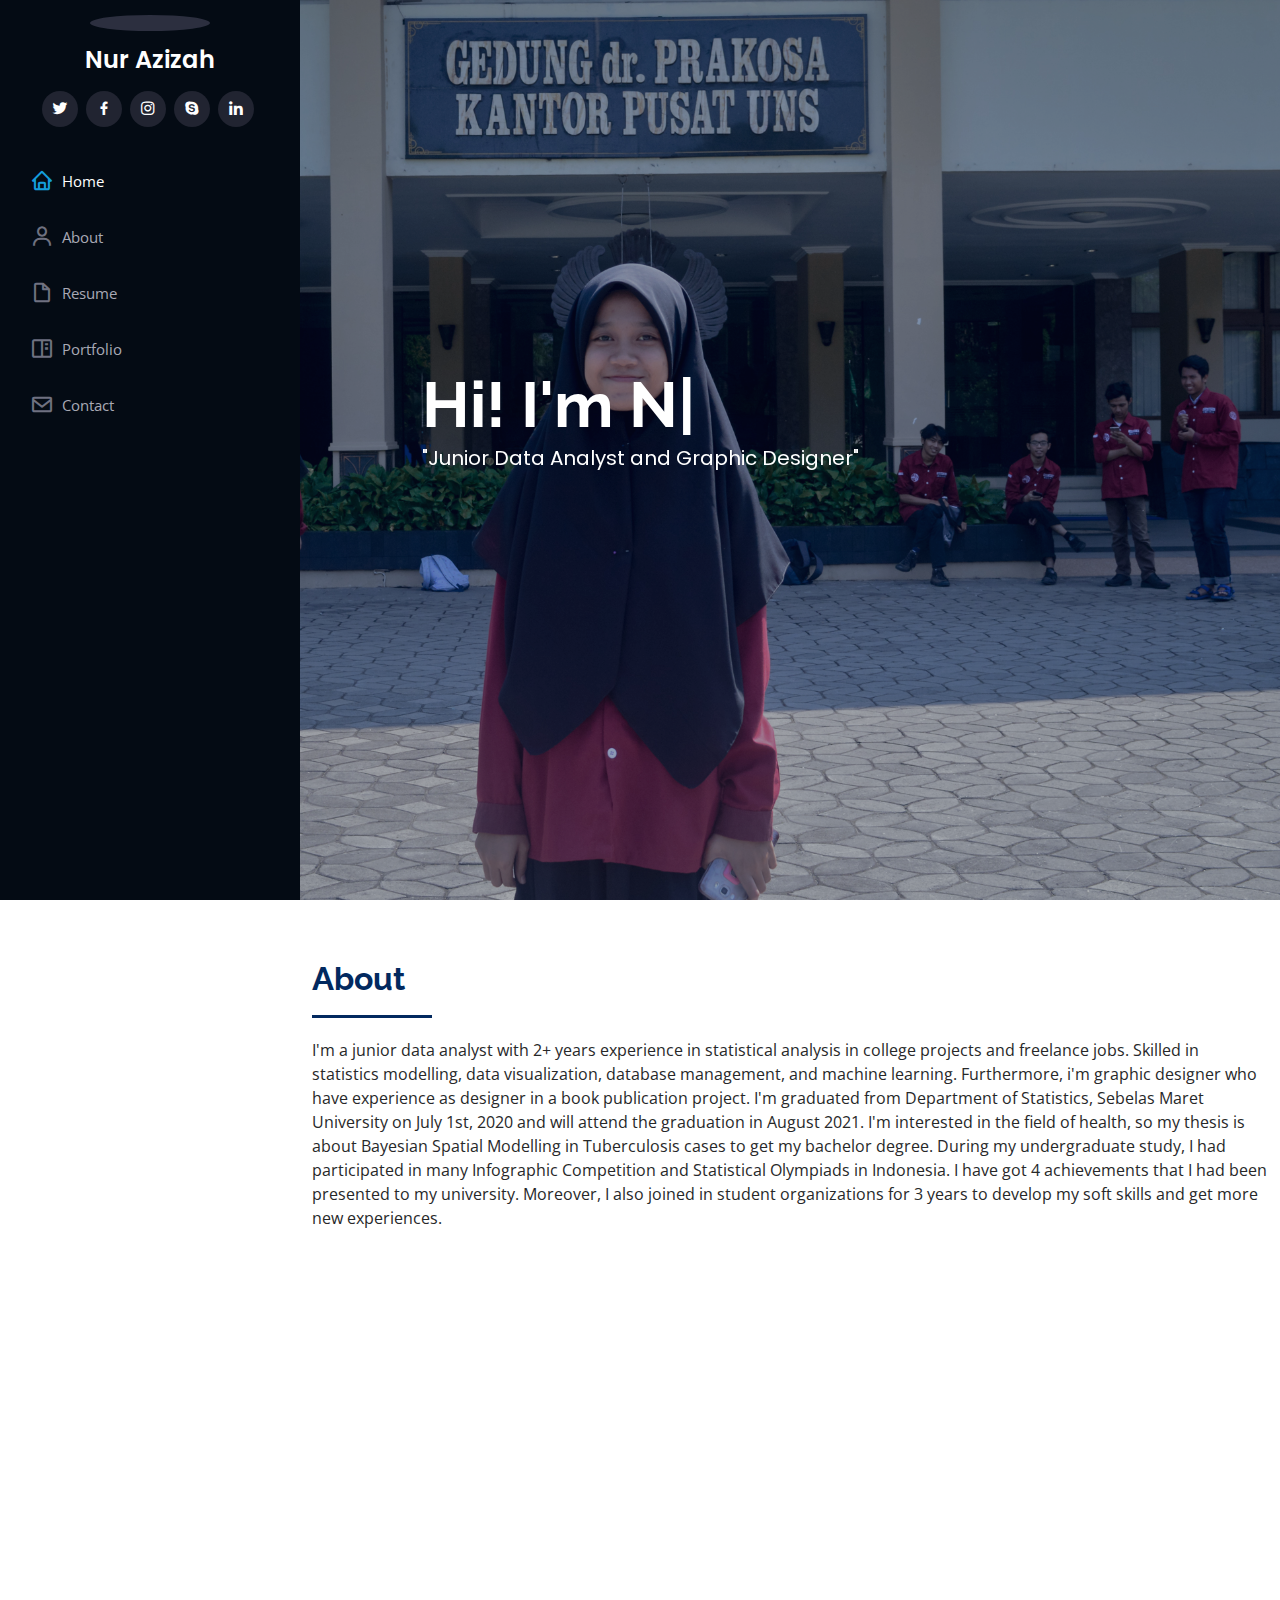
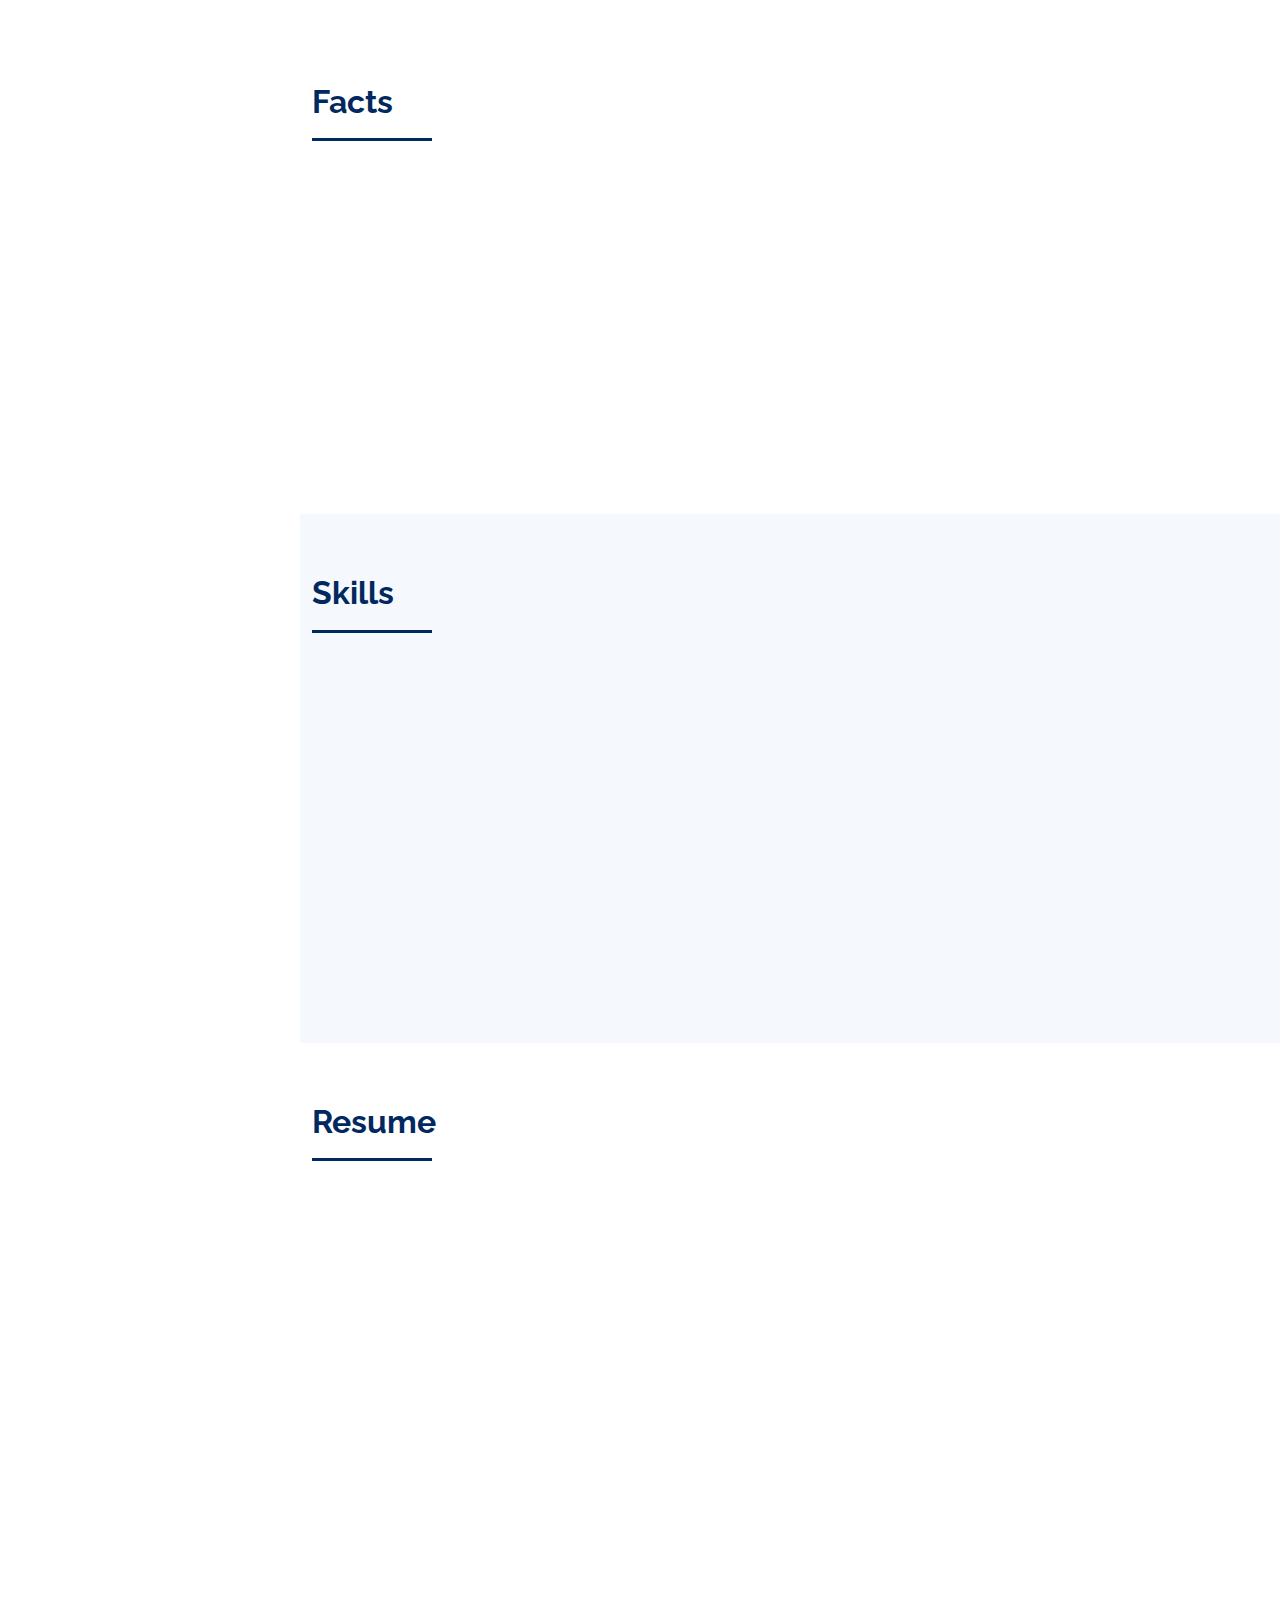
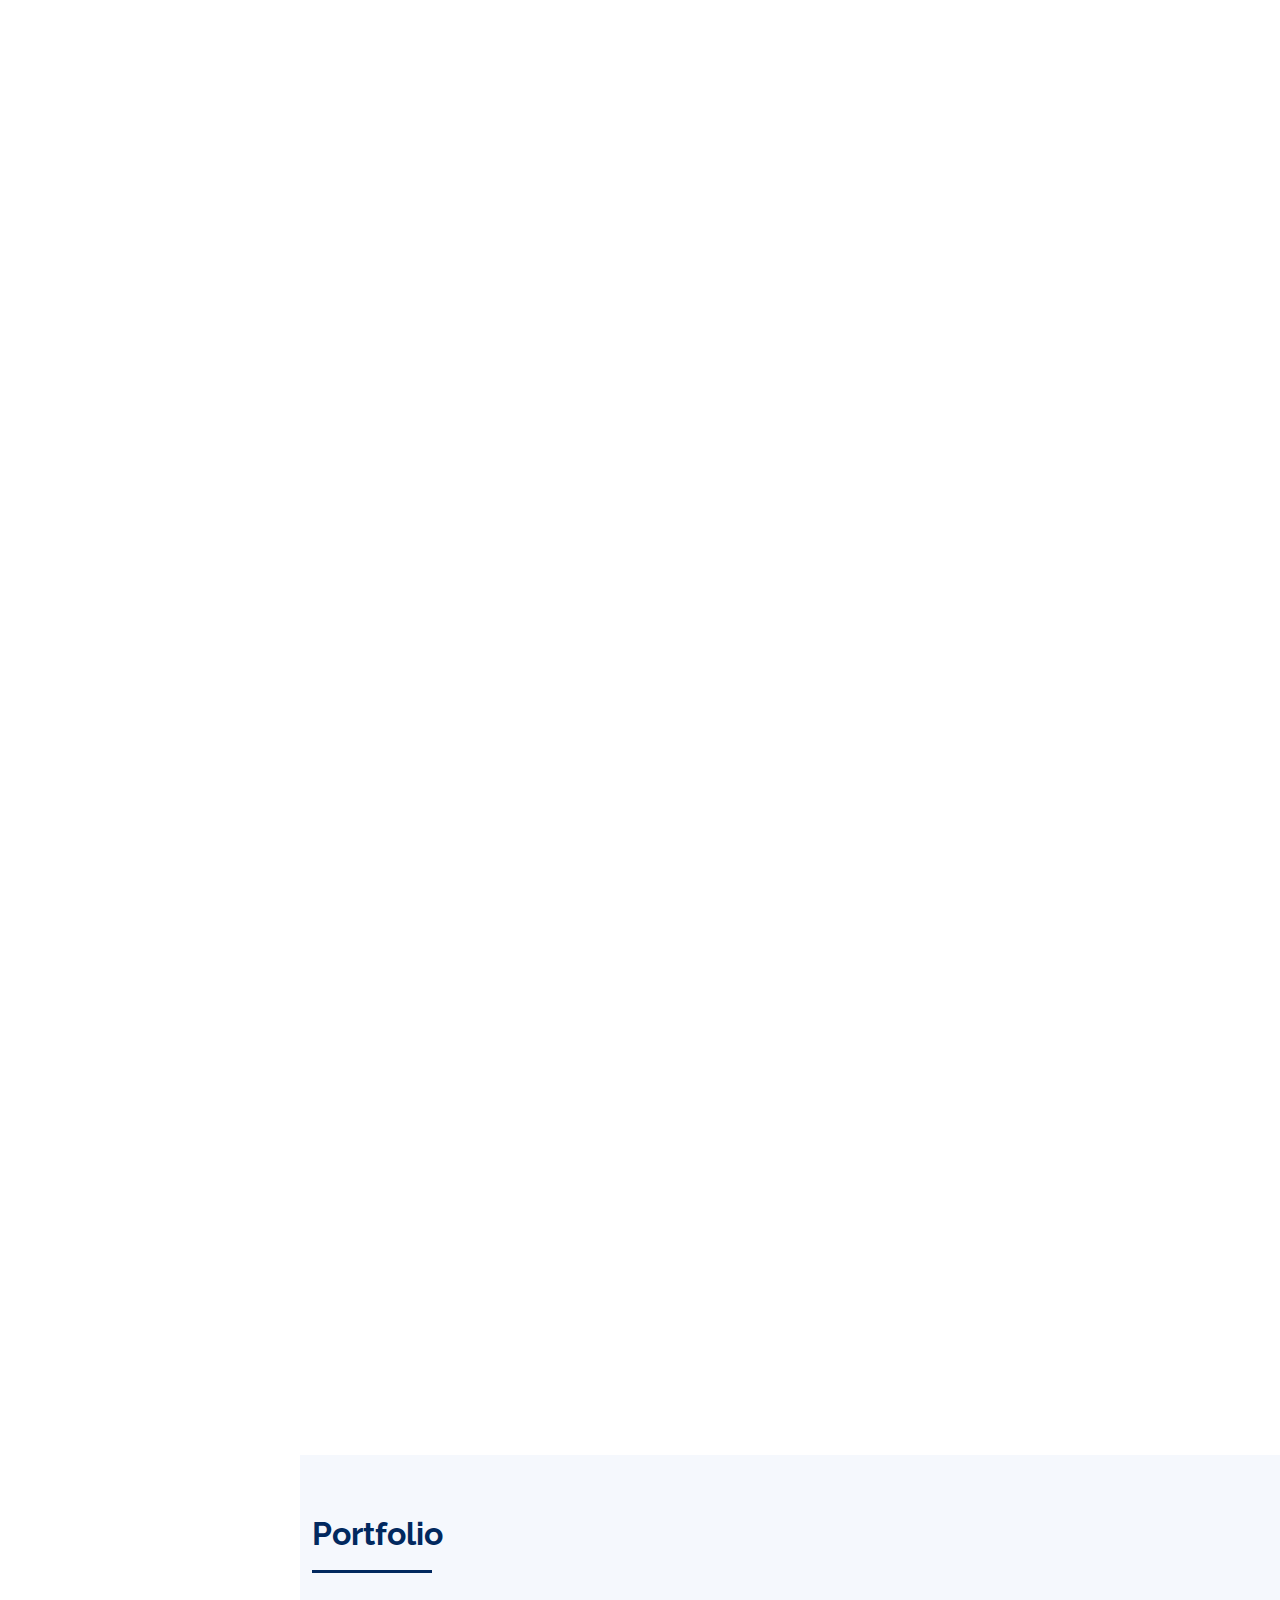
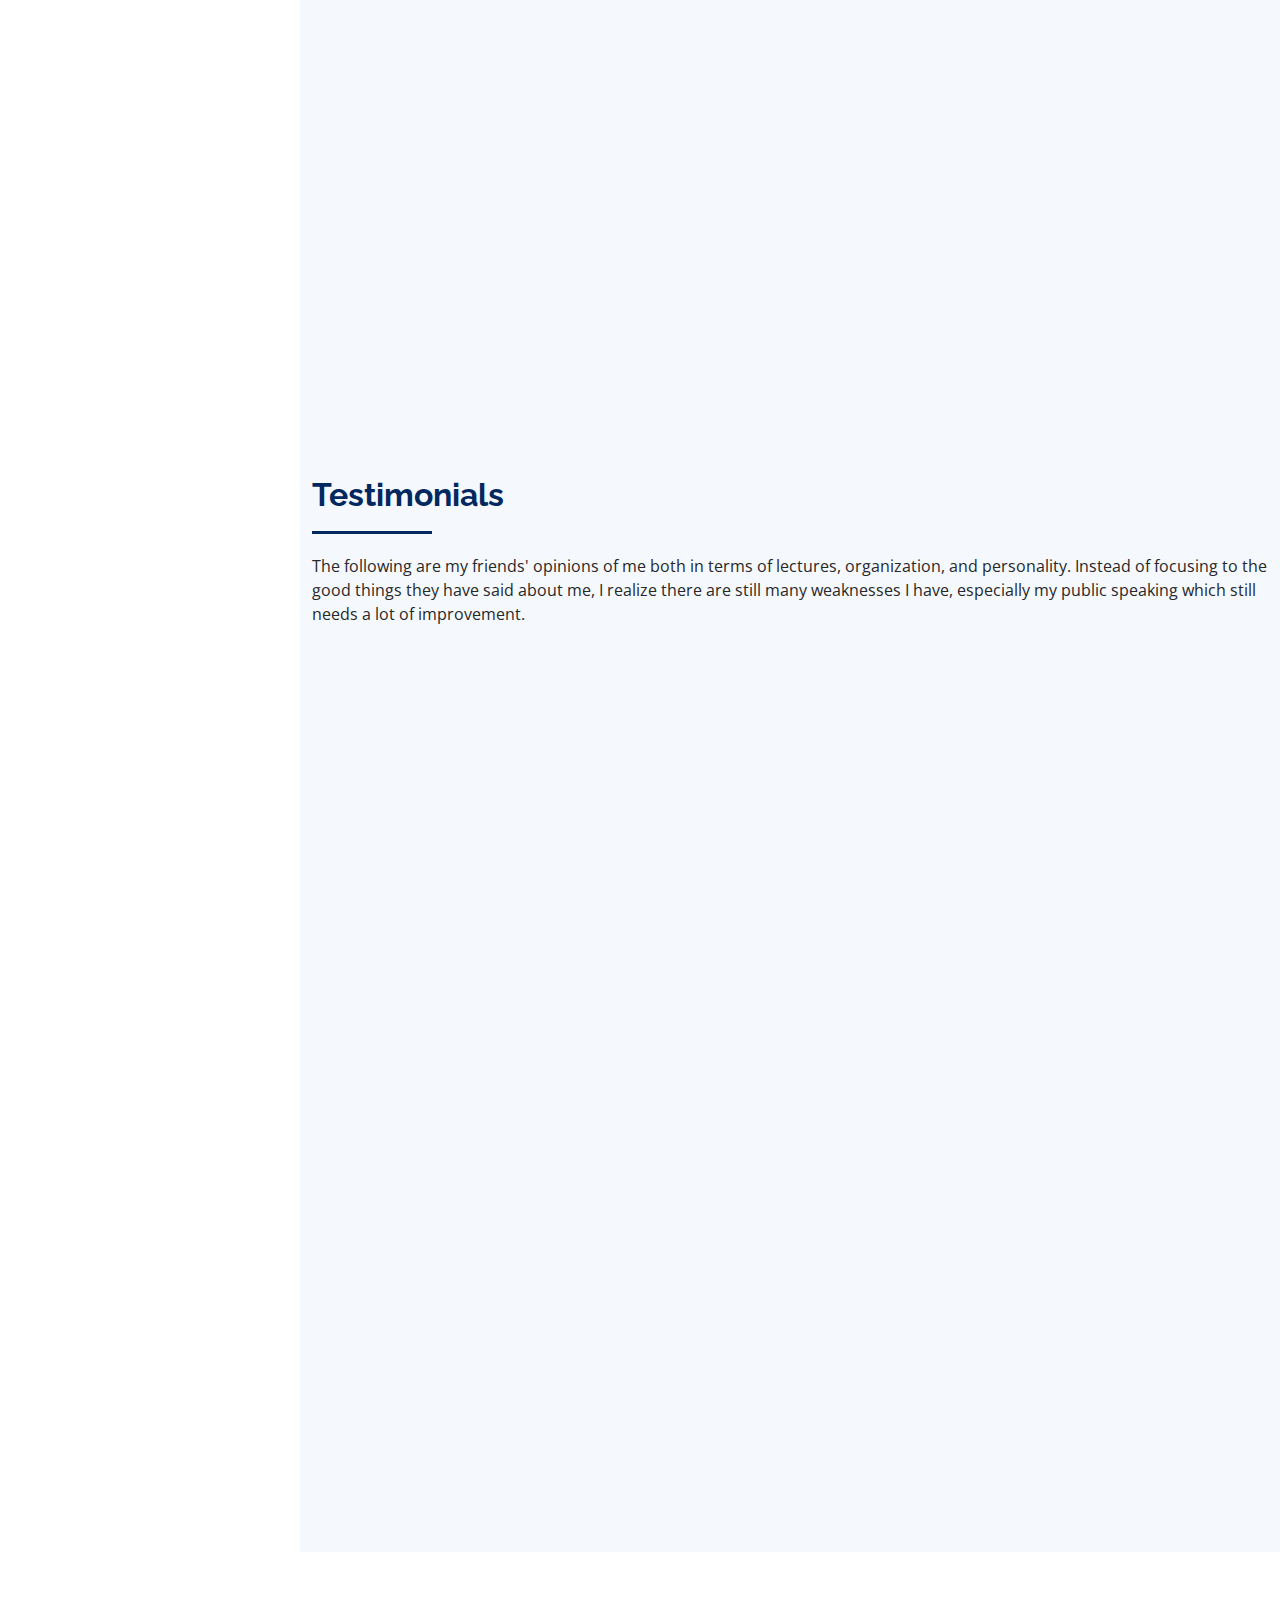
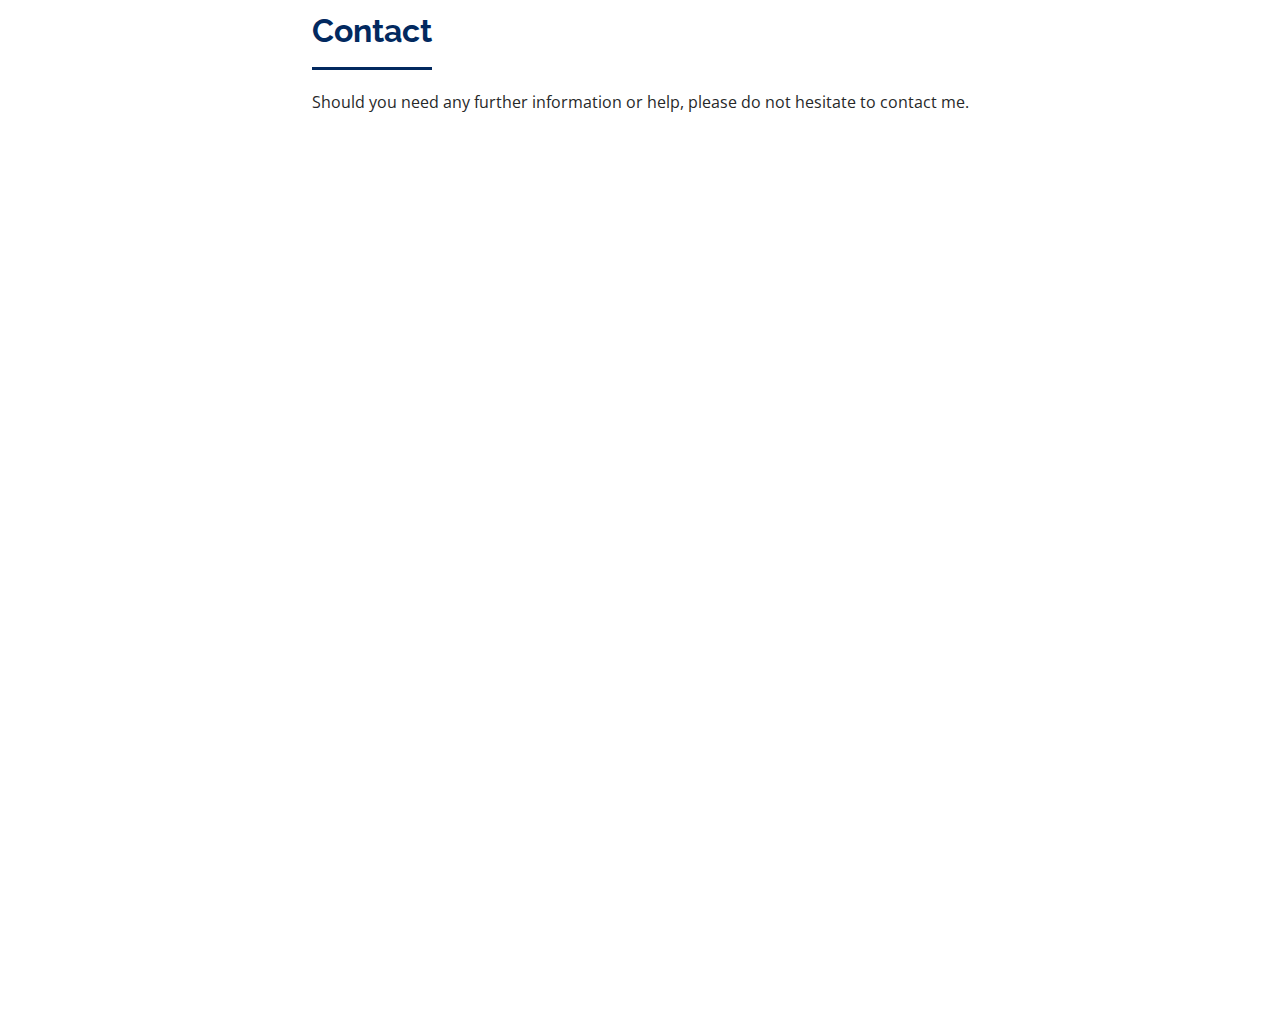
==== index.html @ e360ce82 "Update index.html" ====
﻿<!DOCTYPE html>
<html lang="en">

<head>
  <meta charset="utf-8">
  <meta content="width=device-width, initial-scale=1.0" name="viewport">

  <title>Nur Azizah's Portofolio</title>
  <meta content="" name="description">
  <meta content="" name="keywords">

  <!-- Favicons -->
  <link href="assets/img/foto nikah.jpg" rel="icon">
  <link href="assets/img/apple-touch-icon.png" rel="apple-touch-icon">

  <!-- Google Fonts -->
  <link href="https://fonts.googleapis.com/css?family=Open+Sans:300,300i,400,400i,600,600i,700,700i|Raleway:300,300i,400,400i,500,500i,600,600i,700,700i|Poppins:300,300i,400,400i,500,500i,600,600i,700,700i" rel="stylesheet">

  <!-- Vendor CSS Files -->
  <link href="assets/vendor/aos/aos.css" rel="stylesheet">
  <link href="assets/vendor/bootstrap/css/bootstrap.min.css" rel="stylesheet">
  <link href="assets/vendor/bootstrap-icons/bootstrap-icons.css" rel="stylesheet">
  <link href="assets/vendor/boxicons/css/boxicons.min.css" rel="stylesheet">
  <link href="assets/vendor/glightbox/css/glightbox.min.css" rel="stylesheet">
  <link href="assets/vendor/swiper/swiper-bundle.min.css" rel="stylesheet">

  <!-- Template Main CSS File -->
  <link href="assets/css/style.css" rel="stylesheet">

</head>

<body>

  <!-- ======= Mobile nav toggle button ======= -->
  <i class="bi bi-list mobile-nav-toggle d-xl-none"></i>

  <!-- ======= Header ======= -->
  <header id="header">
    <div class="d-flex flex-column">

      <div class="profile">
        <img src="assets/img/foto nikah.JPG" alt="" class="img-fluid rounded-circle">
        <h1 class="text-light"><a href="index.html">Nur Azizah</a></h1>
        <div class="social-links mt-3 text-center">
          <a href="#" class="twitter"><i class="bx bxl-twitter"></i></a>
          <a href="#" class="facebook"><i class="bx bxl-facebook"></i></a>
          <a href="#" class="instagram"><i class="bx bxl-instagram"></i></a>
          <a href="#" class="google-plus"><i class="bx bxl-skype"></i></a>
          <a href="#" class="linkedin"><i class="bx bxl-linkedin"></i></a>
        </div>
      </div>

      <nav id="navbar" class="nav-menu navbar">
        <ul>
          <li><a href="#hero" class="nav-link scrollto active"><i class="bx bx-home"></i> <span>Home</span></a></li>
          <li><a href="#about" class="nav-link scrollto"><i class="bx bx-user"></i> <span>About</span></a></li>
          <li><a href="#resume" class="nav-link scrollto"><i class="bx bx-file-blank"></i> <span>Resume</span></a></li>
          <li><a href="#portfolio" class="nav-link scrollto"><i class="bx bx-book-content"></i> <span>Portfolio</span></a></li>
          <li><a href="#contact" class="nav-link scrollto"><i class="bx bx-envelope"></i> <span>Contact</span></a></li>
        </ul>
      </nav><!-- .nav-menu -->
    </div>
  </header><!-- End Header -->

  <!-- ======= Hero Section ======= -->
  <section id="hero" class="d-flex flex-column justify-content-center align-items-center">
    <div class="hero-container" data-aos="fade-in">
      <h1> Hi! <span class="typed" data-typed-items="I'm Nur Azizah" ></span></h1>
      <p>
          "Junior Data Analyst and Graphic Designer"
      </p> 
    </div>
  </section><!-- End Hero -->

  <main id="main">

    <!-- ======= About Section ======= -->
    <section id="about" class="about">
      <div class="container">

        <div class="section-title">
          <h2>About</h2>
          <p>
              I'm a junior data analyst with 2+ years experience in statistical analysis in college projects and freelance jobs. Skilled in statistics modelling, data visualization, database management, and machine learning. Furthermore, i'm graphic designer who have experience as
              designer in a book publication project. I'm graduated from Department of Statistics, Sebelas Maret University on July 1st, 2020 and 
              will attend the graduation in August 2021. I'm interested in the field of health,
              so my thesis is about Bayesian Spatial Modelling in Tuberculosis cases to get my bachelor degree. During my undergraduate study,
              I had participated in many Infographic  Competition and Statistical Olympiads in Indonesia. I have got 4 achievements that I had been
              presented to my university. Moreover, I also joined in student organizations for 3 years to develop my soft skills and get more new
              experiences.
          </p>
        </div>

        <div class="row">
          <div class="col-lg-4" data-aos="fade-right">
            <img src="assets/img/back2.jpg" class="img-fluid" alt="">
          </div>
          <div class="col-lg-8 pt-4 pt-lg-0 content" data-aos="fade-left">
            <h3>My Personal Information</h3>
            <p class="fst-italic">
                These are more about me:
            </p>
            <div class="row">
              <div class="col-lg-6">
                <ul>
                  <li><i class="bi bi-chevron-right"></i> <strong>Birthday:</strong> <span>April 5th, 2000</span></li>
                  <li><i class="bi bi-chevron-right"></i> <strong>Website:</strong> <span>nrazizahh.wordpress.com/</span></li>
                  <li><i class="bi bi-chevron-right"></i> <strong>Phone:</strong> <span>+6285769314487</span></li>
                  <li><i class="bi bi-chevron-right"></i> <strong>Address:</strong> <span>Lampung, Indonesia</span></li>
                </ul>
              </div>
              <div class="col-lg-6">
                <ul>
                  <li><i class="bi bi-chevron-right"></i> <strong>Age:</strong> <span>21</span></li>
                  <li><i class="bi bi-chevron-right"></i> <strong>Degree:</strong> <span>Bachelor of Statistics</span></li>
                  <li><i class="bi bi-chevron-right"></i> <strong>Email:</strong> <span>nurazizah9382@gmail.com</span></li>
                  <li><i class="bi bi-chevron-right"></i> <strong>Freelance:</strong> <span>Available</span></li>
                </ul>
              </div>
            </div>
          </div>
        </div>

      </div>
    </section><!-- End About Section -->

    <!-- ======= Facts Section ======= -->
    <section id="facts" class="facts">
      <div class="container">

        <div class="section-title">
          <h2>Facts</h2>          
        </div>

        <div class="row no-gutters">

          <div class="col-lg-3 col-md-6 d-md-flex align-items-md-stretch" data-aos="fade-up">
            <div class="count-box">
              <i class="bi bi-emoji-smile"></i>
              <span data-purecounter-start="0" data-purecounter-end="90" data-purecounter-duration="1" class="purecounter"></span>
              <p><strong>Friendly</strong></p>
            </div>
          </div>

          <div class="col-lg-3 col-md-6 d-md-flex align-items-md-stretch" data-aos="fade-up" data-aos-delay="100">
              <div class="count-box">
                  <i class="bi bi-emoji-laughing"></i>
                  <span data-purecounter-start="0" data-purecounter-end="99" data-purecounter-duration="1" class="purecounter"></span>
                  <p><strong>Humorous</strong> </p>
              </div>
          </div>

          <div class="col-lg-3 col-md-6 d-md-flex align-items-md-stretch" data-aos="fade-up" data-aos-delay="200">
            <div class="count-box">
                <i class="bi bi-x-circle"></i>
              <span data-purecounter-start="0" data-purecounter-end="85" data-purecounter-duration="1" class="purecounter"></span>
              <p><strong>Never give up </strong></p>
            </div>
          </div>

          <div class="col-lg-3 col-md-6 d-md-flex align-items-md-stretch" data-aos="fade-up" data-aos-delay="200">
              <div class="count-box">
                  <i class="bi bi-book"></i>
                  <span data-purecounter-start="0" data-purecounter-end="90" data-purecounter-duration="1" class="purecounter"></span>
                  <p><strong>Learner </strong></p>
              </div>
          </div>

          <div class="col-lg-3 col-md-6 d-md-flex align-items-md-stretch" data-aos="fade-up" data-aos-delay="200">
              <div class="count-box">
                  <i class="bi bi-music-note-beamed"></i>
                  <span data-purecounter-start="0" data-purecounter-end="100" data-purecounter-duration="1" class="purecounter"></span>
                  <p><strong>Love singing </strong></p>
              </div>
          </div>

          <div class="col-lg-3 col-md-6 d-md-flex align-items-md-stretch" data-aos="fade-up" data-aos-delay="300">
            <div class="count-box">
                <i class="bi bi-music-player-fill"></i>
              <span data-purecounter-start="0" data-purecounter-end="92" data-purecounter-duration="1" class="purecounter"></span>
              <p><strong>Can play guitar &amp; keyboard</strong></p>
            </div>
          </div>

        </div>

      </div>
    </section><!-- End Facts Section -->

    <!-- ======= Skills Section ======= -->
    <section id="skills" class="skills section-bg">
      <div class="container">

        <div class="section-title">
          <h2>Skills</h2>
        </div>

        <div class="row skills-content">

            <div class="col-lg-6" data-aos="fade-up">

                <div class="progress">
                    <span class="skill">R <i class="val">90%</i></span>
                    <div class="progress-bar-wrap">
                        <div class="progress-bar" role="progressbar" aria-valuenow="90" aria-valuemin="0" aria-valuemax="100"></div>
                    </div>
                </div>

                <div class="progress">
                    <span class="skill">Python <i class="val">80%</i></span>
                    <div class="progress-bar-wrap">
                        <div class="progress-bar" role="progressbar" aria-valuenow="80" aria-valuemin="0" aria-valuemax="100"></div>
                    </div>
                </div>

                <div class="progress">
                    <span class="skill">mySQL/SQL Server <i class="val">90%</i></span>
                    <div class="progress-bar-wrap">
                        <div class="progress-bar" role="progressbar" aria-valuenow="90" aria-valuemin="0" aria-valuemax="100"></div>
                    </div>
                </div>

                <div class="progress">
                    <span class="skill">Power BI <i class="val">65%</i></span>
                    <div class="progress-bar-wrap">
                        <div class="progress-bar" role="progressbar" aria-valuenow="65" aria-valuemin="0" aria-valuemax="100"></div>
                    </div>
                </div>

                <div class="progress">
                    <span class="skill">Tableau <i class="val">70%</i></span>
                    <div class="progress-bar-wrap">
                        <div class="progress-bar" role="progressbar" aria-valuenow="70" aria-valuemin="0" aria-valuemax="100"></div>
                    </div>
                </div>

            </div>

            <div class="col-lg-6" data-aos="fade-up" data-aos-delay="100">

                <div class="progress">
                    <span class="skill">SPSS <i class="val">90%</i></span>
                    <div class="progress-bar-wrap">
                        <div class="progress-bar" role="progressbar" aria-valuenow="90" aria-valuemin="0" aria-valuemax="100"></div>
                    </div>
                </div>

                <div class="progress">
                    <span class="skill">Minitab <i class="val">90%</i></span>
                    <div class="progress-bar-wrap">
                        <div class="progress-bar" role="progressbar" aria-valuenow="90" aria-valuemin="0" aria-valuemax="100"></div>
                    </div>
                </div>

                <div class="progress">
                    <span class="skill">GeoDa <i class="val">90%</i></span>
                    <div class="progress-bar-wrap">
                        <div class="progress-bar" role="progressbar" aria-valuenow="90" aria-valuemin="0" aria-valuemax="100"></div>
                    </div>
                </div>

                <div class="progress">
                    <span class="skill"> Adobe Photoshop <i class="val">98%</i></span>
                    <div class="progress-bar-wrap">
                        <div class="progress-bar" role="progressbar" aria-valuenow="98" aria-valuemin="0" aria-valuemax="100"></div>
                    </div>
                </div>

                <div class="progress">
                    <span class="skill">Adobe Premiere Pro <i class="val">75%</i></span>
                    <div class="progress-bar-wrap">
                        <div class="progress-bar" role="progressbar" aria-valuenow="75" aria-valuemin="0" aria-valuemax="100"></div>
                    </div>
                </div>

            </div>

        </div>

      </div>
    </section><!-- End Skills Section -->

    <!-- ======= Resume Section ======= -->
    <section id="resume" class="resume">
      <div class="container">

        <div class="section-title">
          <h2>Resume</h2>
         </div>

        <div class="row">
            <div class="col-lg-6" data-aos="fade-up">
                <h3 class="resume-title">Summary</h3>
                <div class="resume-item pb-0">
                    <h4>Nur Azizah</h4>
                    <p><em>I'm a junior data analyst with 2+ years experience in statistical analysis in college projects and freelance jobs. Skilled in statistics modelling, data visualization, database management, and machine learning. Furthermore, i'm graphic designer who have experience as designer in a book publication project.</em></p>
                </div>

                <h3 class="resume-title">Education</h3>
                <div class="resume-item">
                    <h4>Bachelor Degree of Statistics</h4>
                    <h5>2017 - 2021</h5>
                    <p><em>Universitas Sebelas Maret, Surakarta</em></p>
                    <p> When I was in college, I was an assistant lecturer of Statistical Method subject, tutor of academic class in statistical method subject, tutor of academic class of Mathematical Statistics I and II.
                </div>
                <div class="resume-item">
                    <h4>Senior High School</h4>
                    <h5>2015 - 2017</h5>
                    <p><em>SHS 1 Kotagajah, Lampung</em></p>
                    <p> In SHS, I followed the 2 year accelerated program. During high school, I won several times in competitions such as the Mathematics Olympiad and LCC MIPA both at the district and provincial levels.
                </div>
                <h3 class="resume-title">Experience</h3>
                <div class="resume-item">
                    <h4>Data Analyst Intern at PT. Great Giant Foods</h4>
                    <h5>Maret 2021 - Present</h5>
                    <p><em>Lampung, Indonesia </em></p>
                    <ul>
                        <li>Creating view tables in SQL Server based on user requirements using some filters needed, all data in server are directly integrated from SAP (System Application and Product in Data Processing)</li>
                        <li>Weekly and monthly updating data in server database that integrated to company website which contains all report and summary of plantation data</li>
                        <li>Scraping data in website using UiPath</li>
                        <li>Provide and validate data based on user requirements using Ms Excel, SQL Server, SAP, and UiPath Studio for automation jobs</li>
                    </ul>
                </div>
                <div class="resume-item">
                    <h4>
                        Machine Learning Path Student at Fresh Graduate Academy - Digital Talent Scholarshop
                    </h4>
                    <h5>May - July 2021</h5>
                    <p><em>Held by Kemenkominfo RI</em></p>
                    <p>The materials I learned in this scholarship are:</p>
                    <ul>
                        <li>Start Programming with Python (Dicoding Academy)</li>
                        <li>Data Analysis with Python ( IBM SkillsBuild)</li>
                        <li>Basic Data Visualization (Dicoding Academy)</li>
                        <li>Data Visualization with Python (IBM Skillsbuild)</li>
                        <li>Introduction to AI (The University of Helsinki Finland)</li>
                        <li>Machine Learning for Beginners (Dicoding Academy)</li>
                        <li>Machine Learning Development (Dicoding Academy)</li>
                    </ul>
                </div>

                <div class="resume-item">
                    <h4>
                        Regional Accounts and Statistical Analysis Intern at BPS Prov Jateng
                    </h4>
                    <h5>January - February 2020</h5>
                    <p><em>Semarang, Jawa Tengah</em></p>
                </div>

            </div>

            <div class="col-lg-6" data-aos="fade-up" data-aos-delay="100">
                <h3 class="resume-title">Achievements</h3>
                <div class="resume-item">
                    <h5>Maret 2020</h5>
                    <ul>
                        <li>30 Best Analysts of Data Analysis Competition at Sepuluh November Institute of Technology (ITS), Surabaya </li>
                    </ul>

                    <h5>November 2019</h5>
                    <ul>
                        <li>2nd Runner Up National Poster Competition IFEST MIPA at Universitas Sebelas Maret, Surakarta </li>
                        <li>Finalist of National Infographic Competition Dokter Data at Diponegoro University, Semarang</li>
                        <li>2nd Runner Up National Poster Competition IFEST MIPA at Universitas Sebelas Maret, Surakarta</li>
                    </ul>

                    <h5>October 2019</h5>
                    <ul>
                        <li>Finalist of Padjajaran Statistics Olympiad 2019 at Padjajaran University, Bandung </li>
                    </ul>

                    <h5>September 2019</h5>
                    <ul>
                        <li>1st Runner Up National Infographic Competition Statistics Explore at Syiah Kuala University, Aceh </li>
                        <li>Finalist of Infographic Competition EC UII at Universitas Islam Indonesia, Yogyakarta</li>
                    </ul>

                    <h5>May 2019</h5>
                    <ul>
                        <li>1st Runner up National Public Poster Competition in Metamorphosa X FK Universitas Sebelas Maret, Surakarta </li>
                    </ul>
                </div>

                <h3 class="resume-title">Licenses &amp; Certifications</h3>
                <div class="resume-item">
                    <h5>Juli 2021</h5>
                    <ul>
                        <li>Machine Learning Development by Dicoding Academy </li>
                    </ul>

                    <h5>Juni 2021</h5>
                    <ul>
                        <li>Machine Learning for Beginners by Dicoding Academy </li>
                        <li>Data Analysis Using Python by IBM SkillsBuild</li>
                        <li>Data Visualization with Python by IBM SkillsBuild</li>
                        <li>Intriduction to Artificial Intelligence by Elements of AI</li>
                    </ul>

                    <h5>April 2021</h5>
                    <ul>
                        <li>SQL Using FUNCTION and GROUP BY by DQLab </li>
                        <li>Introduction to SQL by DataCamp</li>
                    </ul>

                    <h5>November 2019</h5>
                    <ul>
                        <li>Web Scraping in R by DataCamp </li>
                        <li>Workshop: "Recognizing Handwritten Form Using Machine Learning" by Dicoding Academy</li>
                    </ul>

                    <h5>September 2020</h5>
                    <ul>
                        <li>Data Wrangling Python by DQLab</li>
                        <li>Intermediate Python by DataCamp</li>
                        <li>Data Mining in Credit Earning - Statistika Ria & Festival Sains Data IPB University</li>
                        <li>Introduction to Data Science with Python by DQLab</li>
                        <li>Python Fundamental for Data Science by DQLab</li>
                        <li>Introduction to Python by DataCamp</li>
                    </ul>

                </div>
            </div>

      </div>
    </section><!-- End Resume Section -->

    <!-- ======= Portfolio Section ======= -->
    <section id="portfolio" class="portfolio section-bg">
      <div class="container">

        <div class="section-title">
          <h2>Portfolio</h2>       
           </div>

        <div class="row" data-aos="fade-up">
          <div class="col-lg-12 d-flex justify-content-center">
            <ul id="portfolio-flters">
              <li data-filter="*" class="filter-active">All</li>
              <li data-filter=".filter-app">Data Analysis</li>
              <li data-filter=".filter-card">Design Graphic</li>
              <li data-filter=".filter-web">Video/Animation</li>
            </ul>
          </div>
        </div>

        <div class="row portfolio-container" data-aos="fade-up" data-aos-delay="100">

            <div class="col-lg-4 col-md-6 portfolio-item filter-app">
                <div class="portfolio-wrap">
                    <img src="assets/img/portfolio/NLP.jpg" class="img-fluid" alt="">
                    <div class="portfolio-links">
                        <a href="assets/img/portfolio/NLP.jpg" data-gallery="portfolioGallery" class="portfolio-lightbox" title="Data Analysis 1"><i class="bx bx-plus"></i></a>
                        <a href="portofolio/portfolio-details.html" title="More Details"><i class="bx bx-link"></i></a>
                    </div>
                </div>
            </div>

            <div class="col-lg-4 col-md-6 portfolio-item filter-app">
                <div class="portfolio-wrap">
                    <img src="assets/img/portfolio/TS.jpg" class="img-fluid" alt="">
                    <div class="portfolio-links">
                        <a href="assets/img/portfolio/TS.jpg" data-gallery="portfolioGallery" class="portfolio-lightbox" title="Data Analysis 2"><i class="bx bx-plus"></i></a>
                        <a href="portofolio/portfolio-details2.html" title="More Details"><i class="bx bx-link"></i></a>
                    </div>
                </div>
            </div>

            <div class="col-lg-4 col-md-6 portfolio-item filter-app">
                <div class="portfolio-wrap">
                    <img src="assets/img/portfolio/CNN.jpg" class="img-fluid" alt="">
                    <div class="portfolio-links">
                        <a href="assets/img/portfolio/CNN.jpg" data-gallery="portfolioGallery" class="portfolio-lightbox" title="Data Analysis 3"><i class="bx bx-plus"></i></a>
                        <a href="portofolio/portfolio-details3.html" title="More Details"><i class="bx bx-link"></i></a>
                    </div>
                </div>
            </div>

        </div>

      </div>
    </section><!-- End Portfolio Section -->   

    <!-- ======= Testimonials Section ======= -->
    <section id="testimonials" class="testimonials section-bg">
      <div class="container">

        <div class="section-title">
          <h2>Testimonials</h2>
          <p> The following are my friends' opinions of me both in terms of lectures, organization, and personality. Instead of focusing to the good things they have said about me, I realize there are still  many weaknesses I have, especially my public speaking which still needs a lot of improvement.
</div>

        <div class="testimonials-slider swiper-container" data-aos="fade-up" data-aos-delay="100">
            <div class="swiper-wrapper">

                <div class="swiper-slide">
                    <div class="testimonial-item" data-aos="fade-up">
                        <p>
                            <i class="bx bxs-quote-alt-left quote-icon-left"></i>
                            Smart, tough, and tenacious are the best words to describe Nur Azizah. I have witnessed her persistence since elementary school.
                            Her perseverance has brought many achievements, both academic and non-academic. Not surprisingly, her extraordinary abilities, especially in mathematics,
                            led her to become a person who loves all things about technology and data. It's such an honor to know her.
                            <i class="bx bxs-quote-alt-right quote-icon-right"></i>
                        </p>
                        <img src="assets/img/testimonials/fat.jpeg" class="testimonial-img" alt="">
                        <h3>Fathimah Khoirunnida, S.Ak</h3>
                        <h4>Accounting Unila, 2016</h4>
                    </div>
                </div><!-- End testimonial item -->

                <div class="swiper-slide">
                    <div class="testimonial-item" data-aos="fade-up" data-aos-delay="100">
                        <p>
                            <i class="bx bxs-quote-alt-left quote-icon-left"></i>
                            as her closefriend n ex-kostmate, dia orangnya sangat menyenangkan dan bawaanya kalo ketemu jijah tu happy gitu, ngeliat muka nya tu hawa nya pingin seneng dan gabisa marah. Apalagi jd temen PHT selama satu periode, jarang bgt berantem sm jijah karena raut wajahnya  ga worth it diajak adu mulut, kurang serem gt wkwk. Tapi terlepas dari raut wajah, argumennya kuat bgt, mungkin kalo adu pendapat sm jijah jg aku gabakal bs menang wkwk. Pokoknya orangnya lucu, penyayang bgt, dan positive vibes. Waktu kuliah, jijah sabarnya bukan main, tiap dimintain tolong apapun selalu nolongin. Pernah aku mau presentasi statmat, semaleman aku tidur di kos jijah supaya bs diajarin dan dgn senang hati dia jd pahlawan statmat ku wkwk. Hamdalahnya aku bs presentasi dengan baik berkat jasa jijah. Apalagi masalah analisis jijah jg jagoooo bgt, kaya semua kesulitan di kuliahku tu jijah jd problem solver. Dah gt aja, gaada hal negatif di diri jijah pokoknya
                            <i class="bx bxs-quote-alt-right quote-icon-right"></i>
                        </p>
                        <img src="assets/img/testimonials/caw.jpg" class="testimonial-img" alt="">
                        <h3>Dyah Ayu Pramesti S., S.Stat</h3>
                        <h4>Statistics UNS, 2017</h4>
                    </div>
                </div><!-- End testimonial item -->

                <div class="swiper-slide">
                    <div class="testimonial-item" data-aos="fade-up" data-aos-delay="200">
                        <p>
                            <i class="bx bxs-quote-alt-left quote-icon-left"></i>
                            Azizah is a smart person with a background in UNS statistics education. although also good at coding in machine learning. I really appreciate her enthusiasm for learning because not all girls want to learn about programming, especially machine learning.
                            <i class="bx bxs-quote-alt-right quote-icon-right"></i>
                        </p>
                        <img src="assets/img/testimonials/hen.jpeg" class="testimonial-img" alt="">
                        <h3>Nur Anggraheni</h3>
                        <h4>Informatics Engineering Itera, 2017 &amp; Innovation Analyst Intern at PT. GGF</h4>
                    </div>
                </div><!-- End testimonial item -->

                <div class="swiper-slide">
                    <div class="testimonial-item" data-aos="fade-up" data-aos-delay="300">
                        <p>
                            <i class="bx bxs-quote-alt-left quote-icon-left"></i>
                            Azizah is a talented data analyst who increases her skills almost every day. When I hear the word "responsibility", I think my first thought immediately goes to her. She was worked with me as a Minister of Cabinet Development at BEM FMIPA UNS 2020 while we were still in the college organization where I was her superior, her President. In addition, we have also been involved in several joint works. In personally, she is a person who is trustworthy in carrying out her duties, good at keeping her emotions, brings positive vibes, and she is also a thinker-type person on our team, especially when it comes to problems about data. She understands and masters the field of data analysis, starting from data collection, data classification, data processing, data presentation, to data interpretation because I also know that she is constantly upgrading her knowledge in these fields. In addition, she is also good at giving explanations that can even make ordinary people understand instantly. Even when we need a designer, she can be very reliable because she also has good graphic design skills.  As her co-worker and her close friend, I feel enjoy when I work as a team with her and feel lucky to have known her. Therefore, I give my full recommendation to her.
                            <i class="bx bxs-quote-alt-right quote-icon-right"></i>
                        </p>
                        <img src="assets/img/testimonials/jav.png" class="testimonial-img" alt="">
                        <h3>Javas Alfreda B.Y.P., S.Mat</h3>
                        <h4>Data Analyst at Rumah Kepemimpinan &amp; Researcher at Data Science Indonesia</h4>
                    </div>
                </div><!-- End testimonial item -->

                <div class="swiper-slide">
                    <div class="testimonial-item" data-aos="fade-up" data-aos-delay="400">
                        <p>
                            <i class="bx bxs-quote-alt-left quote-icon-left"></i>
                            I have known Azizah for about 4 years and became my partner in one field of an organization. From there I learned that Azizah is a very kind person and she loves to help many people. One of the things I remember most about her is that when given a responsibility, she always gave the best she could, and completed the responsibility to the best of her ability.
                            Azizah is also a fast learner (very able to learn new things quickly) and has many skills such as graphic design, video editing, data analysis, and others.
                            Regarding statistics and data science skills, she was one of the best in the class during her lectures. And it has a fairly high academic Index which I believe was achieved in an Honest manner.
                            <i class="bx bxs-quote-alt-right quote-icon-right"></i>
                        </p>
                        <img src="assets/img/testimonials/sat.jpeg" class="testimonial-img" alt="">
                        <h3>Rizky Dwi Satrio</h3>
                        <h4>Digital Marketer at aksiberbagi.com</h4>
                    </div>
                </div><!-- End testimonial item -->

                <div class="swiper-slide">
                    <div class="testimonial-item" data-aos="fade-up" data-aos-delay="400">
                        <p>
                            <i class="bx bxs-quote-alt-left quote-icon-left"></i>
                            Azizah itu org yang selalu berusaha dalam hal apapun. Dari usahanya, azizah bisa menguasai beberapa hal, bermain musik, bernyanyi, desain, dan masih banyak lagi. Bahkan dia permah mengikuti beberapa olimpiade, saat SMA aktif di olimpiade matematika dan LCT Mipa, dijenjang perguruan tinggi pun azizah sering mengikuti beberapa perlombaan dan banyak yang mendapat penghargan. Azizah dikenal dengan orang yang baik, yang selalu mendahulukan teman dibanding dirinya sendiri.
                            <i class="bx bxs-quote-alt-right quote-icon-right"></i>
                        </p>
                        <img src="assets/img/testimonials/ast.jpeg" class="testimonial-img" alt="">
                        <h3>Astri Era Hamijaya</h3>
                        <h4>Accounting UMY, 2018</h4>
                    </div>
                </div><!-- End testimonial item -->

                <div class="swiper-slide">
                    <div class="testimonial-item" data-aos="fade-up" data-aos-delay="400">
                        <p>
                            <i class="bx bxs-quote-alt-left quote-icon-left"></i>
                            Azizah adalah seorang teman yang baik dan periang, orang yang peka dengan keadaan dan peduli dengan sekitar. Mudah untuk diajak bekerja sama dalam tim. Azizah memiliki skill berkomunikasi yang baik, mudah untuk menyampaikan pendapat dan mencerna pendapat orang lain. Selain itu saya mengenal Azizah sebagai orang yang handal dalam Desain Grafis dan memiliki kreatifitas dan imajinasi di atas rata-rata
                            <i class="bx bxs-quote-alt-right quote-icon-right"></i>
                        </p>
                        <img src="assets/img/testimonials/hil.png" class="testimonial-img" alt="">
                        <h3>Hilmy Ahmad Fauzan</h3>
                        <h4>Law Science Unila, 2018</h4>
                    </div>
                </div><!-- End testimonial item -->

            </div>
          <div class="swiper-pagination"></div>
        </div>

      </div>
    </section><!-- End Testimonials Section -->

    <!-- ======= Contact Section ======= -->
    <section id="contact" class="contact">
      <div class="container">

        <div class="section-title">
          <h2>Contact</h2>
          <p> Should you need any further information or help, please do not hesitate to contact me.</p>
        </div>

        <div class="row" data-aos="fade-in">

          <div class="col-lg-5 d-flex align-items-stretch">
            <div class="info">
              <div class="address">
                <i class="bi bi-geo-alt"></i>
                <h4>Location:</h4>
                <p>Lampung Tengah, Lampung</p>
              </div>

              <div class="email">
                <i class="bi bi-envelope"></i>
                <h4>Email:</h4>
                <p>nurazizah9382@gmail.com</p>
              </div>

              <div class="phone">
                <i class="bi bi-phone"></i>
                <h4>Call:</h4>
                <p>+62857-6931-4487</p>
              </div>
              <iframe src="https://www.google.com/maps/embed?pb=!1m10!1m8!1m3!1d63610.807892921635!2d105.2331479!3d-4.8256693!3m2!1i1024!2i768!4f13.1!5e0!3m2!1sid!2sid!4v1627296108443!5m2!1sid!2sid" frameborder="0" style="border:0; width: 100%; height: 290px;" allowfullscreen></iframe>
            </div>

          </div>

          <div class="col-lg-7 mt-5 mt-lg-0 d-flex align-items-stretch">
            <form action="forms/contact.php" method="post" role="form" class="php-email-form">
              <div class="row">
                <div class="form-group col-md-6">
                  <label for="name">Your Name</label>
                  <input type="text" name="name" class="form-control" id="name" required>
                </div>
                <div class="form-group col-md-6">
                  <label for="name">Your Email</label>
                  <input type="email" class="form-control" name="email" id="email" required>
                </div>
              </div>
              <div class="form-group">
                <label for="name">Subject</label>
                <input type="text" class="form-control" name="subject" id="subject" required>
              </div>
              <div class="form-group">
                <label for="name">Message</label>
                <textarea class="form-control" name="message" rows="10" required></textarea>
              </div>
              <div class="my-3">
                <div class="loading">Loading</div>
                <div class="error-message"></div>
                <div class="sent-message">Your message has been sent. Thank you!</div>
              </div>
              <div class="text-center"><button type="submit">Send Message</button></div>
            </form>
          </div>
        
          <section id="footer">
              <div class="copyright">
                  &copy; Copyright <strong><span>iPortfolio</span></strong>
              </div>
          </section>
        </div>

      </div>
    </section><!-- End Contact Section -->

  </main><!-- End #main -->

  <a href="#" class="back-to-top d-flex align-items-center justify-content-center"><i class="bi bi-arrow-up-short"></i></a>

  <!-- Vendor JS Files -->
  <script src="assets/vendor/aos/aos.js"></script>
  <script src="assets/vendor/bootstrap/js/bootstrap.bundle.min.js"></script>
  <script src="assets/vendor/glightbox/js/glightbox.min.js"></script>
  <script src="assets/vendor/isotope-layout/isotope.pkgd.min.js"></script>
  <script src="assets/vendor/php-email-form/validate.js"></script>
  <script src="assets/vendor/purecounter/purecounter.js"></script>
  <script src="assets/vendor/swiper/swiper-bundle.min.js"></script>
  <script src="assets/vendor/typedjs/typed.min.js"></script>
  <script src="assets/vendor/waypoints/noframework.waypoints.js"></script>

  <!-- Template Main JS File -->
  <script src="assets/js/main.js"></script>

</body>

</html>
---- assets/css/style.css ----
/**
* Template Name: iPortfolio - v3.3.0
* Template URL: https://bootstrapmade.com/iportfolio-bootstrap-portfolio-websites-template/
* Author: BootstrapMade.com
* License: https://bootstrapmade.com/license/
*/

/*--------------------------------------------------------------
# General
--------------------------------------------------------------*/
body {
  font-family: "Open Sans", sans-serif;
  color: #272829;
}

a {
  color: #149ddd;
  text-decoration: none;
}

a:hover {
  color: #37b3ed;
  text-decoration: none;
}

h1, h2, h3, h4, h5, h6 {
  font-family: "Raleway", sans-serif;
}

/*--------------------------------------------------------------
# Back to top button
--------------------------------------------------------------*/
.back-to-top {
  position: fixed;
  visibility: hidden;
  opacity: 0;
  right: 15px;
  bottom: 15px;
  z-index: 996;
  background: #149ddd;
  width: 40px;
  height: 40px;
  border-radius: 50px;
  transition: all 0.4s;
}

.back-to-top i {
  font-size: 28px;
  color: #fff;
  line-height: 0;
}

.back-to-top:hover {
  background: #2eafec;
  color: #fff;
}

.back-to-top.active {
  visibility: visible;
  opacity: 1;
}

/*--------------------------------------------------------------
# Header
--------------------------------------------------------------*/
#header {
  position: fixed;
  top: 0;
  left: 0;
  bottom: 0;
  width: 300px;
  transition: all ease-in-out 0.5s;
  z-index: 9997;
  transition: all 0.5s;
  padding: 0 15px;
  background: #040b14;
  overflow-y: auto;
}

#header .profile img {
  margin: 15px auto;
  display: block;
  width: 120px;
  border: 8px solid #2c2f3f;
}

#header .profile h1 {
  font-size: 24px;
  margin: 0;
  padding: 0;
  font-weight: 600;
  -moz-text-align-last: center;
  text-align-last: center;
  font-family: "Poppins", sans-serif;
}

#header .profile h1 a, #header .profile h1 a:hover {
  color: #fff;
  text-decoration: none;
}

#header .profile .social-links a {
  font-size: 18px;
  display: inline-block;
  background: #212431;
  color: #fff;
  line-height: 1;
  padding: 8px 0;
  margin-right: 4px;
  border-radius: 50%;
  text-align: center;
  width: 36px;
  height: 36px;
  transition: 0.3s;
}

#header .profile .social-links a:hover {
  background: #149ddd;
  color: #fff;
  text-decoration: none;
}

#main {
  margin-left: 300px;
}

@media (max-width: 1199px) {
  #header {
    left: -300px;
  }
  #main {
    margin-left: 0;
  }
}

/*--------------------------------------------------------------
# Navigation Menu
--------------------------------------------------------------*/
/* Desktop Navigation */
.nav-menu {
  padding: 30px 0 0 0;
}

.nav-menu * {
  margin: 0;
  padding: 0;
  list-style: none;
}

.nav-menu > ul > li {
  position: relative;
  white-space: nowrap;
}

.nav-menu a, .nav-menu a:focus {
  display: flex;
  align-items: center;
  color: #a8a9b4;
  padding: 12px 15px;
  margin-bottom: 8px;
  transition: 0.3s;
  font-size: 15px;
}

.nav-menu a i, .nav-menu a:focus i {
  font-size: 24px;
  padding-right: 8px;
  color: #6f7180;
}

.nav-menu a:hover, .nav-menu .active, .nav-menu .active:focus, .nav-menu li:hover > a {
  text-decoration: none;
  color: #fff;
}

.nav-menu a:hover i, .nav-menu .active i, .nav-menu .active:focus i, .nav-menu li:hover > a i {
  color: #149ddd;
}

/* Mobile Navigation */
.mobile-nav-toggle {
  position: fixed;
  right: 15px;
  top: 15px;
  z-index: 9998;
  border: 0;
  font-size: 24px;
  transition: all 0.4s;
  outline: none !important;
  background-color: #149ddd;
  color: #fff;
  width: 40px;
  height: 40px;
  display: inline-flex;
  align-items: center;
  justify-content: center;
  line-height: 0;
  border-radius: 50px;
  cursor: pointer;
}

.mobile-nav-active {
  overflow: hidden;
}

.mobile-nav-active #header {
  left: 0;
}

/*--------------------------------------------------------------
# Hero Section
--------------------------------------------------------------*/
#hero {
  width: 100%;
  height: 100vh;
  background: url("../img/back-2.jpg") top center;
  background-size: cover;
}

#hero:before {
  content: "";
  background: rgba(5, 13, 24, 0.3);
  position: absolute;
  bottom: 0;
  top: 0;
  left: 0;
  right: 0;
  z-index: 1;
}

#hero .hero-container {
  position: relative;
  z-index: 2;
  min-width: 300px;
}

#hero h1 {
  margin: 0 0 10px 0;
  font-size: 64px;
  font-weight: 700;
  line-height: 56px;
  color: #fff;
}

#hero p {
  color: #fff;
  margin-bottom: 50px;
  font-size: 20px;
  font-family: "Poppins", sans-serif;
}

#hero p span {
  color: #fff;
  padding-bottom: 4px;
  letter-spacing: 1px;
  border-bottom: 3px solid #149ddd;
}

@media (min-width: 1024px) {
  #hero {
    background-attachment: fixed;
  }
}

@media (max-width: 768px) {
  #hero h1 {
    font-size: 28px;
    line-height: 36px;
  }
  #hero h2 {
    font-size: 18px;
    line-height: 24px;
    margin-bottom: 30px;
  }
}

/*--------------------------------------------------------------
# Sections General
--------------------------------------------------------------*/
section {
  padding: 60px 0;
  overflow: hidden;
}

.section-bg {
  background: #f5f8fd;
}

.section-title {
  padding-bottom: 30px;
}

.section-title h2 {
  font-size: 32px;
  font-weight: bold;
  margin-bottom: 20px;
  padding-bottom: 20px;
  position: relative;
  color: #02295f;
}

.section-title h2::after {
  content: '';
  position: absolute;
  display: block;
  width: 120px;
  height: 3px;
  background: #02295f;
  bottom: 0;
  left: 0;
}

.section-title p {
  margin-bottom: 0;
}

/*--------------------------------------------------------------
# About
--------------------------------------------------------------*/
.about .content h3 {
  font-weight: 700;
  font-size: 26px;
  color: #173b6c;
}

.about .content ul {
  list-style: none;
  padding: 0;
}

.about .content ul li {
  margin-bottom: 20px;
  display: flex;
  align-items: center;
  color: #050d18;
}

.about .content ul strong {
  margin-right: 10px;
  color: #02295f
}

.about .content ul i {
  font-size: 30px;
  margin-right: 5px;
  color: #02295f;
  line-height: 0;
}

.about .content p:last-child {
  margin-bottom: 0;
}

/*--------------------------------------------------------------
# Facts
--------------------------------------------------------------*/
.facts {
  padding-bottom: 30px;
}

.facts .count-box {
  padding: 30px;
  width: 100%;
}

.facts .count-box i {
  display: block;
  font-size: 44px;
  color: #149ddd;
  float: left;
  line-height: 0;
}

.facts .count-box span {
  font-size: 48px;
  line-height: 40px;
  display: block;
  font-weight: 700;
  color: #050d18;
  margin-left: 60px;
}

.facts .count-box p {
  padding: 15px 0 0 0;
  margin: 0 0 0 60px;
  font-family: "Raleway", sans-serif;
  font-size: 14px;
  color: #122f57;
}

.facts .count-box a {
  font-weight: 600;
  display: block;
  margin-top: 20px;
  color: #122f57;
  font-size: 15px;
  font-family: "Poppins", sans-serif;
  transition: ease-in-out 0.3s;
}

.facts .count-box a:hover {
  color: #1f5297;
}

/*--------------------------------------------------------------
# Akills
--------------------------------------------------------------*/
.skills .progress {
  height: 60px;
  display: block;
  background: none;
  border-radius: 0;
}

.skills .progress .skill {
  padding: 0;
  margin: 0 0 6px 0;
  text-transform: uppercase;
  display: block;
  font-weight: 600;
  font-size: 12px;
  font-family: "Poppins", sans-serif;
  color: #122f57;
}

.skills .progress .skill .val {
  float: right;
  font-style: normal;
}

.skills .progress-bar-wrap {
  background: #dce8f8;
  height: 10px;
}

.skills .progress-bar {
  width: 1px;
  height: 10px;
  transition: .9s;
  background-color: #00a09d;
}

/*--------------------------------------------------------------
# Resume
--------------------------------------------------------------*/
.resume .resume-title {
  font-size: 26px;
  font-weight: 700;
  margin-top: 10px;
  margin-bottom: 10px;
  color: #03928f;
}

.resume .resume-item {
  padding: 0 0 15px 15px;
  margin-top: -2px;
  border-left: 2px solid #1f5297;
  position: relative;
}

.resume .resume-item h4 {
  line-height: 18px;
  font-size: 18px;
  font-weight: 600;
  text-transform:capitalize;
  font-family: "Poppins", sans-serif;
  color: #050d18;
  margin-bottom: 10px;
}

.resume .resume-item h5 {
  font-size: 16px;
  background: #e4edf9;
  padding: 5px 15px;
  display: inline-block;
  font-weight: 600;
  margin-bottom: 10px;
}

.resume .resume-item ul {
  padding-left: 20px;
}

.resume .resume-item ul li {
  padding-bottom: 10px;
}

.resume .resume-item:last-child {
  padding-bottom: 0;
}

.resume .resume-item::before {
  content: "";
  position: absolute;
  width: 16px;
  height: 16px;
  border-radius: 50px;
  left: -9px;
  top: 0;
  background: #fff;
  border: 2px solid #1f5297;
}

/*--------------------------------------------------------------
# Portfolio
--------------------------------------------------------------*/
.portfolio .portfolio-item {
  margin-bottom: 30px;
}

.portfolio #portfolio-flters {
  padding: 0;
  margin: 0 auto 35px auto;
  list-style: none;
  text-align: center;
  background: #fff;
  border-radius: 50px;
  padding: 2px 15px;
}

.portfolio #portfolio-flters li {
  cursor: pointer;
  display: inline-block;
  padding: 10px 15px 8px 15px;
  font-size: 14px;
  font-weight: 600;
  line-height: 1;
  text-transform: uppercase;
  color: #272829;
  margin-bottom: 5px;
  transition: all 0.3s ease-in-out;
}

.portfolio #portfolio-flters li:hover, .portfolio #portfolio-flters li.filter-active {
  color: #149ddd;
}

.portfolio #portfolio-flters li:last-child {
  margin-right: 0;
}

.portfolio .portfolio-wrap {
  transition: 0.3s;
  position: relative;
  overflow: hidden;
  z-index: 1;
}

.portfolio .portfolio-wrap::before {
  content: "";
  background: rgba(255, 255, 255, 0.5);
  position: absolute;
  left: 0;
  right: 0;
  top: 0;
  bottom: 0;
  transition: all ease-in-out 0.3s;
  z-index: 2;
  opacity: 0;
}

.portfolio .portfolio-wrap .portfolio-links {
  opacity: 1;
  left: 0;
  right: 0;
  bottom: -60px;
  z-index: 3;
  position: absolute;
  transition: all ease-in-out 0.3s;
  display: flex;
  justify-content: center;
}

.portfolio .portfolio-wrap .portfolio-links a {
  color: #fff;
  font-size: 28px;
  text-align: center;
  background: rgba(20, 157, 221, 0.75);
  transition: 0.3s;
  width: 50%;
}

.portfolio .portfolio-wrap .portfolio-links a:hover {
  background: rgba(20, 157, 221, 0.95);
}

.portfolio .portfolio-wrap .portfolio-links a + a {
  border-left: 1px solid #37b3ed;
}

.portfolio .portfolio-wrap:hover::before {
  top: 0;
  left: 0;
  right: 0;
  bottom: 0;
  opacity: 1;
}

.portfolio .portfolio-wrap:hover .portfolio-links {
  opacity: 1;
  bottom: 0;
}

/*--------------------------------------------------------------
# Portfolio Details
--------------------------------------------------------------*/
.portfolio-details {
  padding-top: 40px;
}

.portfolio-details .portfolio-details-slider img {
  width: 100%;
}

.portfolio-details .portfolio-details-slider .swiper-pagination {
  margin-top: 20px;
  position: relative;
}

.portfolio-details .portfolio-details-slider .swiper-pagination .swiper-pagination-bullet {
  width: 12px;
  height: 12px;
  background-color: #fff;
  opacity: 1;
  border: 1px solid #149ddd;
}

.portfolio-details .portfolio-details-slider .swiper-pagination .swiper-pagination-bullet-active {
  background-color: #149ddd;
}

.portfolio-details .portfolio-info {
  padding: 30px;
  box-shadow: 0px 0 30px rgba(5, 13, 24, 0.08);
}

.portfolio-details .portfolio-info h3 {
  font-size: 22px;
  font-weight: 700;
  margin-bottom: 20px;
  padding-bottom: 20px;
  border-bottom: 1px solid #eee;
}

.portfolio-details .portfolio-info ul {
  list-style: none;
  padding: 0;
  font-size: 15px;
}

.portfolio-details .portfolio-info ul li + li {
  margin-top: 10px;
}

.portfolio-details .portfolio-description {
  padding-top: 30px;
}

.portfolio-details .portfolio-description h2 {
  font-size: 26px;
  font-weight: 700;
  margin-bottom: 20px;
}

.portfolio-details .portfolio-description p {
  padding: 0;
}

/*--------------------------------------------------------------
# Services
--------------------------------------------------------------*/
.services .icon-box {
  margin-bottom: 20px;
}

.services .icon {
  float: left;
  display: flex;
  align-items: center;
  justify-content: center;
  width: 54px;
  height: 54px;
  background: #149ddd;
  border-radius: 50%;
  transition: 0.5s;
  border: 1px solid #149ddd;
}

.services .icon i {
  color: #fff;
  font-size: 24px;
  line-height: 0;
}

.services .icon-box:hover .icon {
  background: #fff;
}

.services .icon-box:hover .icon i {
  color: #149ddd;
}

.services .title {
  margin-left: 80px;
  font-weight: 700;
  margin-bottom: 15px;
  font-size: 18px;
}

.services .title a {
  color: #343a40;
}

.services .title a:hover {
  color: #149ddd;
}

.services .description {
  margin-left: 80px;
  line-height: 24px;
  font-size: 14px;
}

/*--------------------------------------------------------------
# Testimonials
--------------------------------------------------------------*/
.testimonials .testimonial-item {
  box-sizing: content-box;
  text-align: center;
  min-height: 320px;
  width: 335px;
}

.testimonials .testimonial-item .testimonial-img {
  width: 90px;
  border-radius: 50%;
  margin: 0 auto;
}

.testimonials .testimonial-item h3 {
  font-size: 18px;
  font-weight: bold;
  margin: 10px 0 5px 0;
  color: #111;
}

.testimonials .testimonial-item h4 {
  font-size: 14px;
  color: #999;
  margin: 0;
}

.testimonials .testimonial-item .quote-icon-left, .testimonials .testimonial-item .quote-icon-right {
  color: #c3e8fa;
  font-size: 20px;
}

.testimonials .testimonial-item .quote-icon-left {
  display: inline-block;
  left: -5px;
  position: relative;
}

.testimonials .testimonial-item .quote-icon-right {
  display: inline-block;
  right: -5px;
  position: relative;
  top: 10px;
}

.testimonials .testimonial-item p {
  font-style: italic;
  font-size: 13px;
  margin: 0 15px 15px 15px;
  padding: 20px;
  background: #fff;
  position: relative;
  margin-bottom: 35px;
  border-radius: 6px;
  box-shadow: 0px 2px 15px rgba(0, 0, 0, 0.1);
}

.testimonials .testimonial-item p::after {
  content: "";
  width: 0;
  height: 0;
  border-top: 20px solid #fff;
  border-right: 20px solid transparent;
  border-left: 20px solid transparent;
  position: absolute;
  bottom: -20px;
  left: calc(50% - 20px);
}

.testimonials .swiper-pagination {
  margin-top: 20px;
  position: relative;
}

.testimonials .swiper-pagination .swiper-pagination-bullet {
  width: 12px;
  height: 12px;
  background-color: #fff;
  opacity: 1;
  border: 1px solid #149ddd;
}

.testimonials .swiper-pagination .swiper-pagination-bullet-active {
  background-color: #149ddd;
}

/*--------------------------------------------------------------
# Contact
--------------------------------------------------------------*/
.contact {
  padding-bottom: 130px;
}

.contact .info {
  padding: 30px;
  background: #fff;
  width: 100%;
  box-shadow: 0 0 24px 0 rgba(0, 0, 0, 0.12);
}

.contact .info i {
  font-size: 20px;
  color: #149ddd;
  float: left;
  width: 44px;
  height: 44px;
  background: #dff3fc;
  display: flex;
  justify-content: center;
  align-items: center;
  border-radius: 50px;
  transition: all 0.3s ease-in-out;
}

.contact .info h4 {
  padding: 0 0 0 60px;
  font-size: 22px;
  font-weight: 600;
  margin-bottom: 5px;
  color: #050d18;
}

.contact .info p {
  padding: 0 0 10px 60px;
  margin-bottom: 20px;
  font-size: 14px;
  color: #173b6c;
}

.contact .info .email p {
  padding-top: 5px;
}

.contact .info .social-links {
  padding-left: 60px;
}

.contact .info .social-links a {
  font-size: 18px;
  display: inline-block;
  background: #333;
  color: #fff;
  line-height: 1;
  padding: 8px 0;
  border-radius: 50%;
  text-align: center;
  width: 36px;
  height: 36px;
  transition: 0.3s;
  margin-right: 10px;
}

.contact .info .social-links a:hover {
  background: #149ddd;
  color: #fff;
}

.contact .info .email:hover i, .contact .info .address:hover i, .contact .info .phone:hover i {
  background: #149ddd;
  color: #fff;
}

.contact .php-email-form {
  width: 100%;
  padding: 30px;
  background: #fff;
  box-shadow: 0 0 24px 0 rgba(0, 0, 0, 0.12);
}

.contact .php-email-form .form-group {
  padding-bottom: 8px;
}

.contact .php-email-form .validate {
  display: none;
  color: red;
  margin: 0 0 15px 0;
  font-weight: 400;
  font-size: 13px;
}

.contact .php-email-form .error-message {
  display: none;
  color: #fff;
  background: #ed3c0d;
  text-align: left;
  padding: 15px;
  font-weight: 600;
}

.contact .php-email-form .error-message br + br {
  margin-top: 25px;
}

.contact .php-email-form .sent-message {
  display: none;
  color: #fff;
  background: #18d26e;
  text-align: center;
  padding: 15px;
  font-weight: 600;
}

.contact .php-email-form .loading {
  display: none;
  background: #fff;
  text-align: center;
  padding: 15px;
}

.contact .php-email-form .loading:before {
  content: "";
  display: inline-block;
  border-radius: 50%;
  width: 24px;
  height: 24px;
  margin: 0 10px -6px 0;
  border: 3px solid #18d26e;
  border-top-color: #eee;
  -webkit-animation: animate-loading 1s linear infinite;
  animation: animate-loading 1s linear infinite;
}

.contact .php-email-form .form-group {
  margin-bottom: 15px;
}

.contact .php-email-form label {
  padding-bottom: 8px;
}

.contact .php-email-form input, .contact .php-email-form textarea {
  border-radius: 0;
  box-shadow: none;
  font-size: 14px;
}

.contact .php-email-form input {
  height: 44px;
}

.contact .php-email-form textarea {
  padding: 10px 15px;
}

.contact .php-email-form button[type="submit"] {
  background: #149ddd;
  border: 0;
  padding: 10px 24px;
  color: #fff;
  transition: 0.4s;
  border-radius: 4px;
}

.contact .php-email-form button[type="submit"]:hover {
  background: #37b3ed;
}

@-webkit-keyframes animate-loading {
  0% {
    transform: rotate(0deg);
  }
  100% {
    transform: rotate(360deg);
  }
}

@keyframes animate-loading {
  0% {
    transform: rotate(0deg);
  }
  100% {
    transform: rotate(360deg);
  }
}

/*--------------------------------------------------------------
# Breadcrumbs
--------------------------------------------------------------*/
.breadcrumbs {
  padding: 20px 0;
  background: #f9f9f9;
}

.breadcrumbs h2 {
  font-size: 26px;
  font-weight: 300;
}

.breadcrumbs ol {
  display: flex;
  flex-wrap: wrap;
  list-style: none;
  padding: 0;
  margin: 0;
  font-size: 15px;
}

.breadcrumbs ol li + li {
  padding-left: 10px;
}

.breadcrumbs ol li + li::before {
  display: inline-block;
  padding-right: 10px;
  color: #0e2442;
  content: "/";
}

@media (max-width: 768px) {
  .breadcrumbs .d-flex {
    display: block !important;
  }
  .breadcrumbs ol {
    display: block;
  }
  .breadcrumbs ol li {
    display: inline-block;
  }
}

/*--------------------------------------------------------------
# Footer
--------------------------------------------------------------*/
#footer {
  
}

#footer .copyright {
  text-align: center;
  font-size: 10px;
}
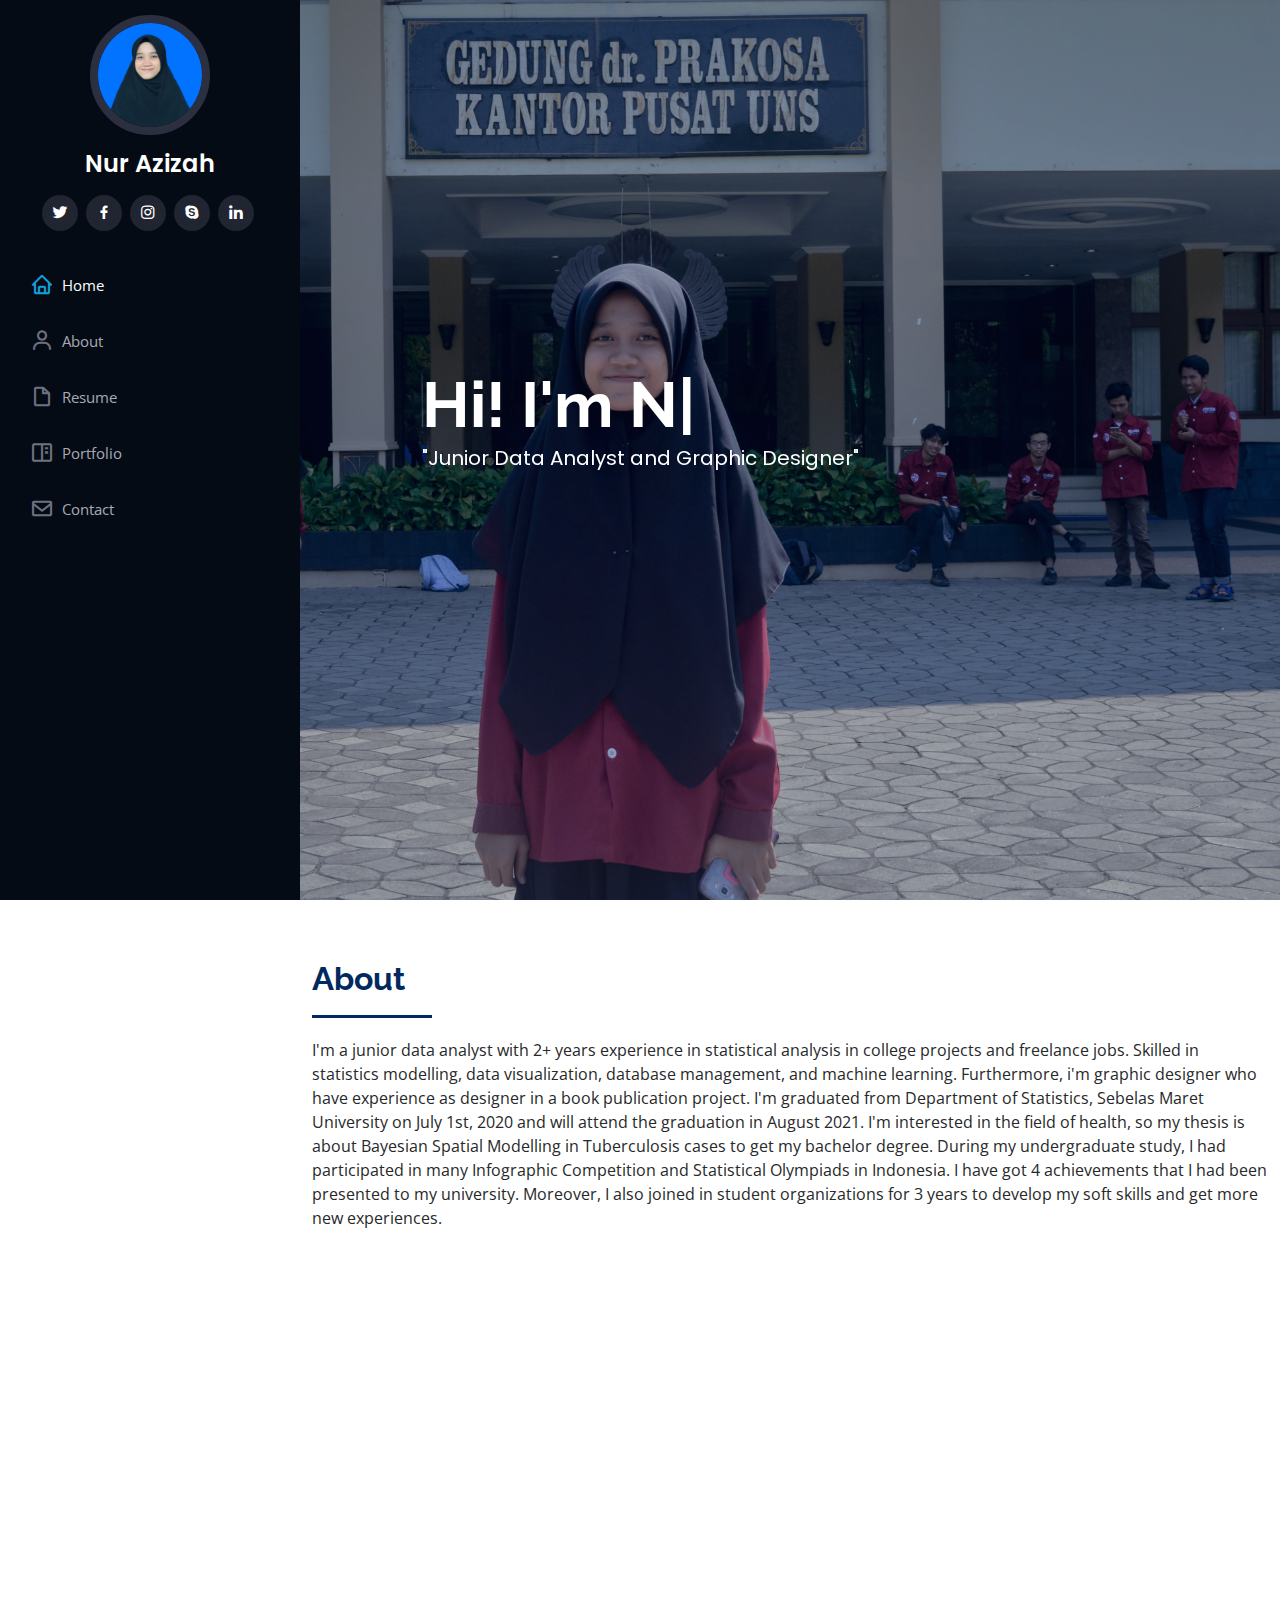
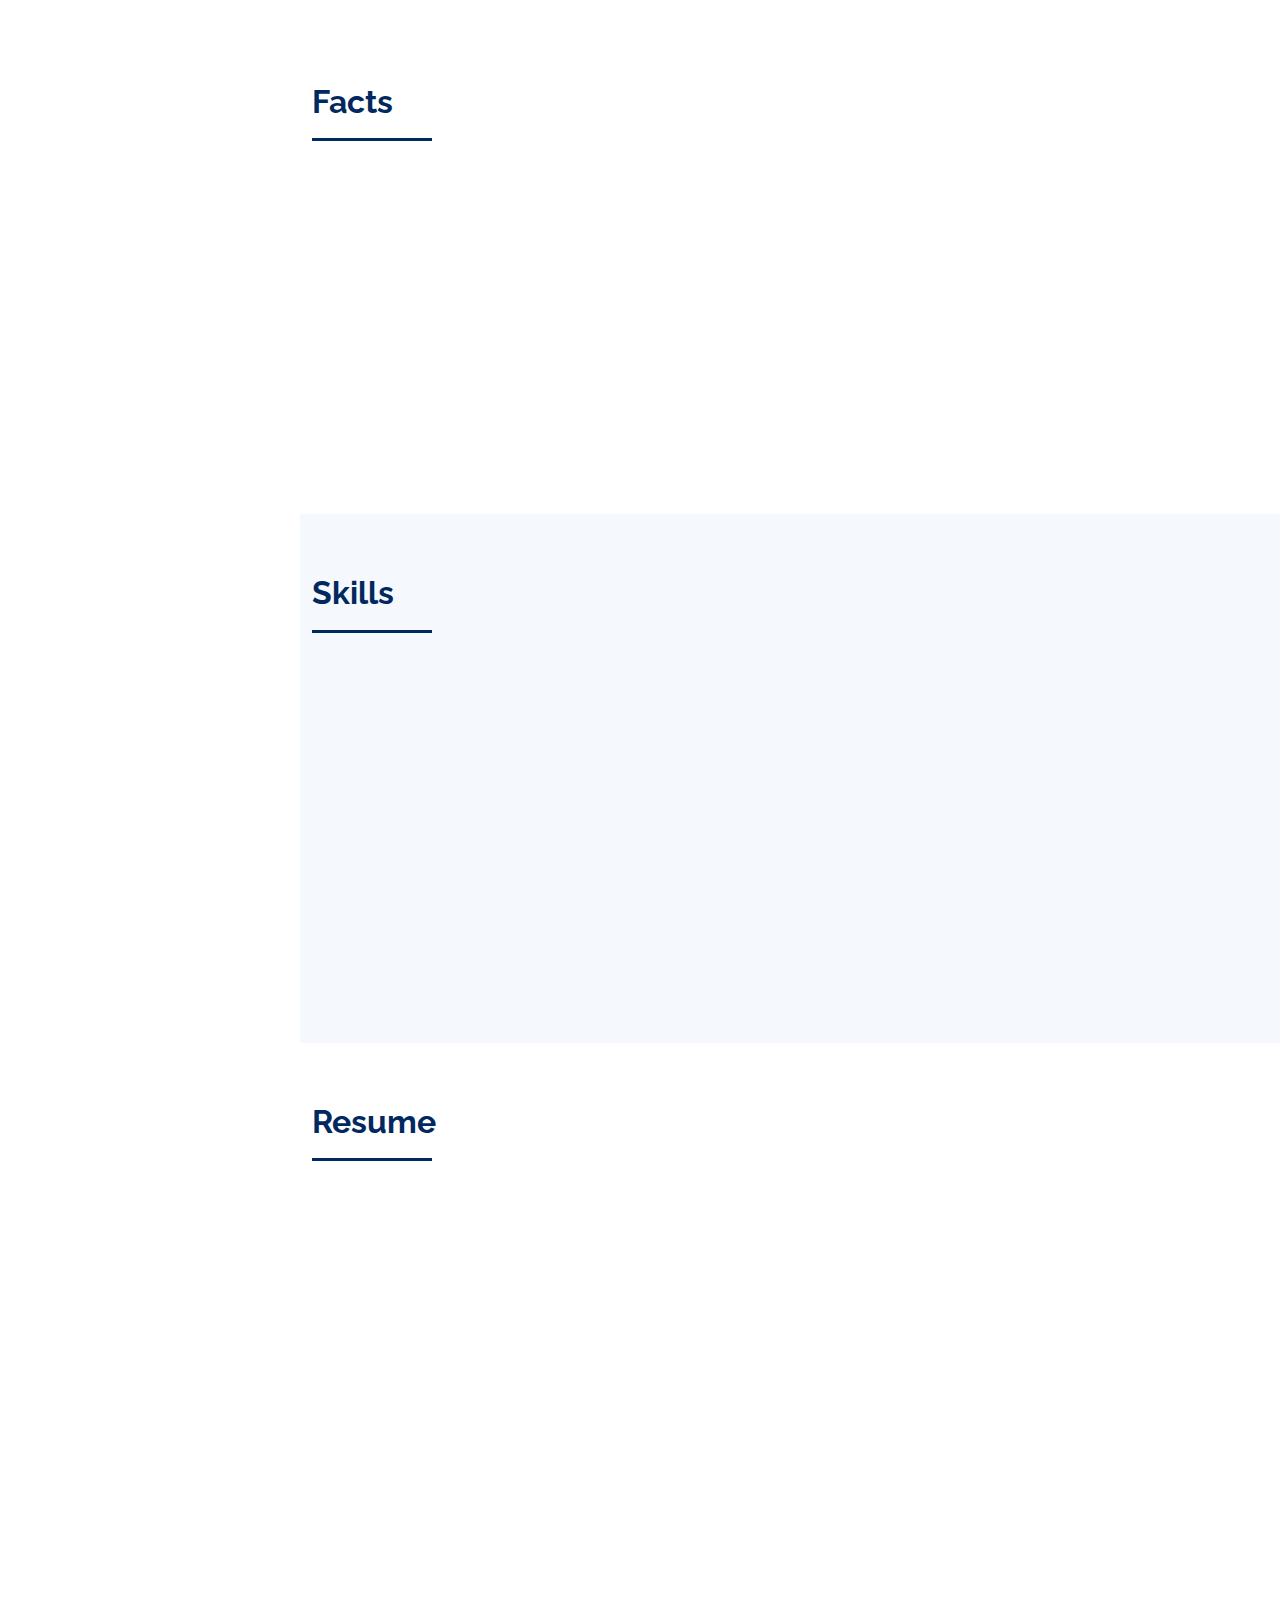
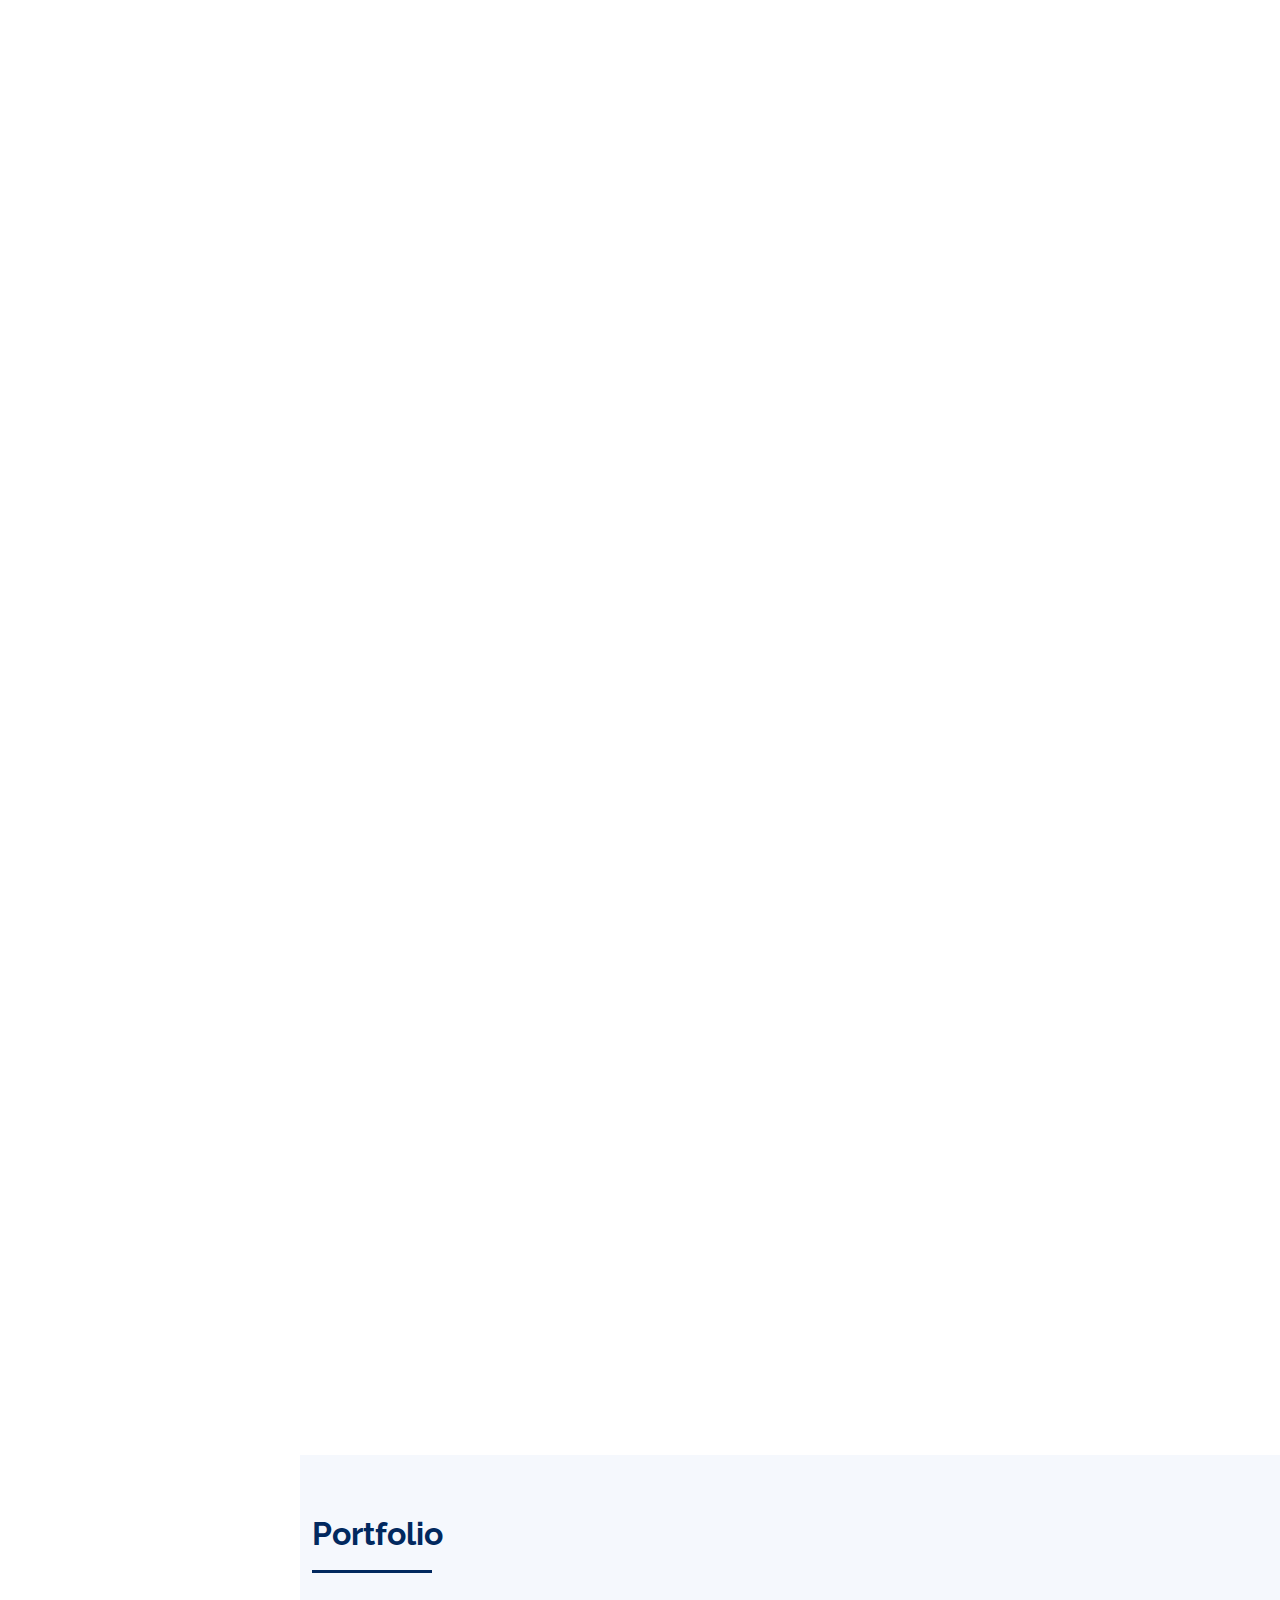
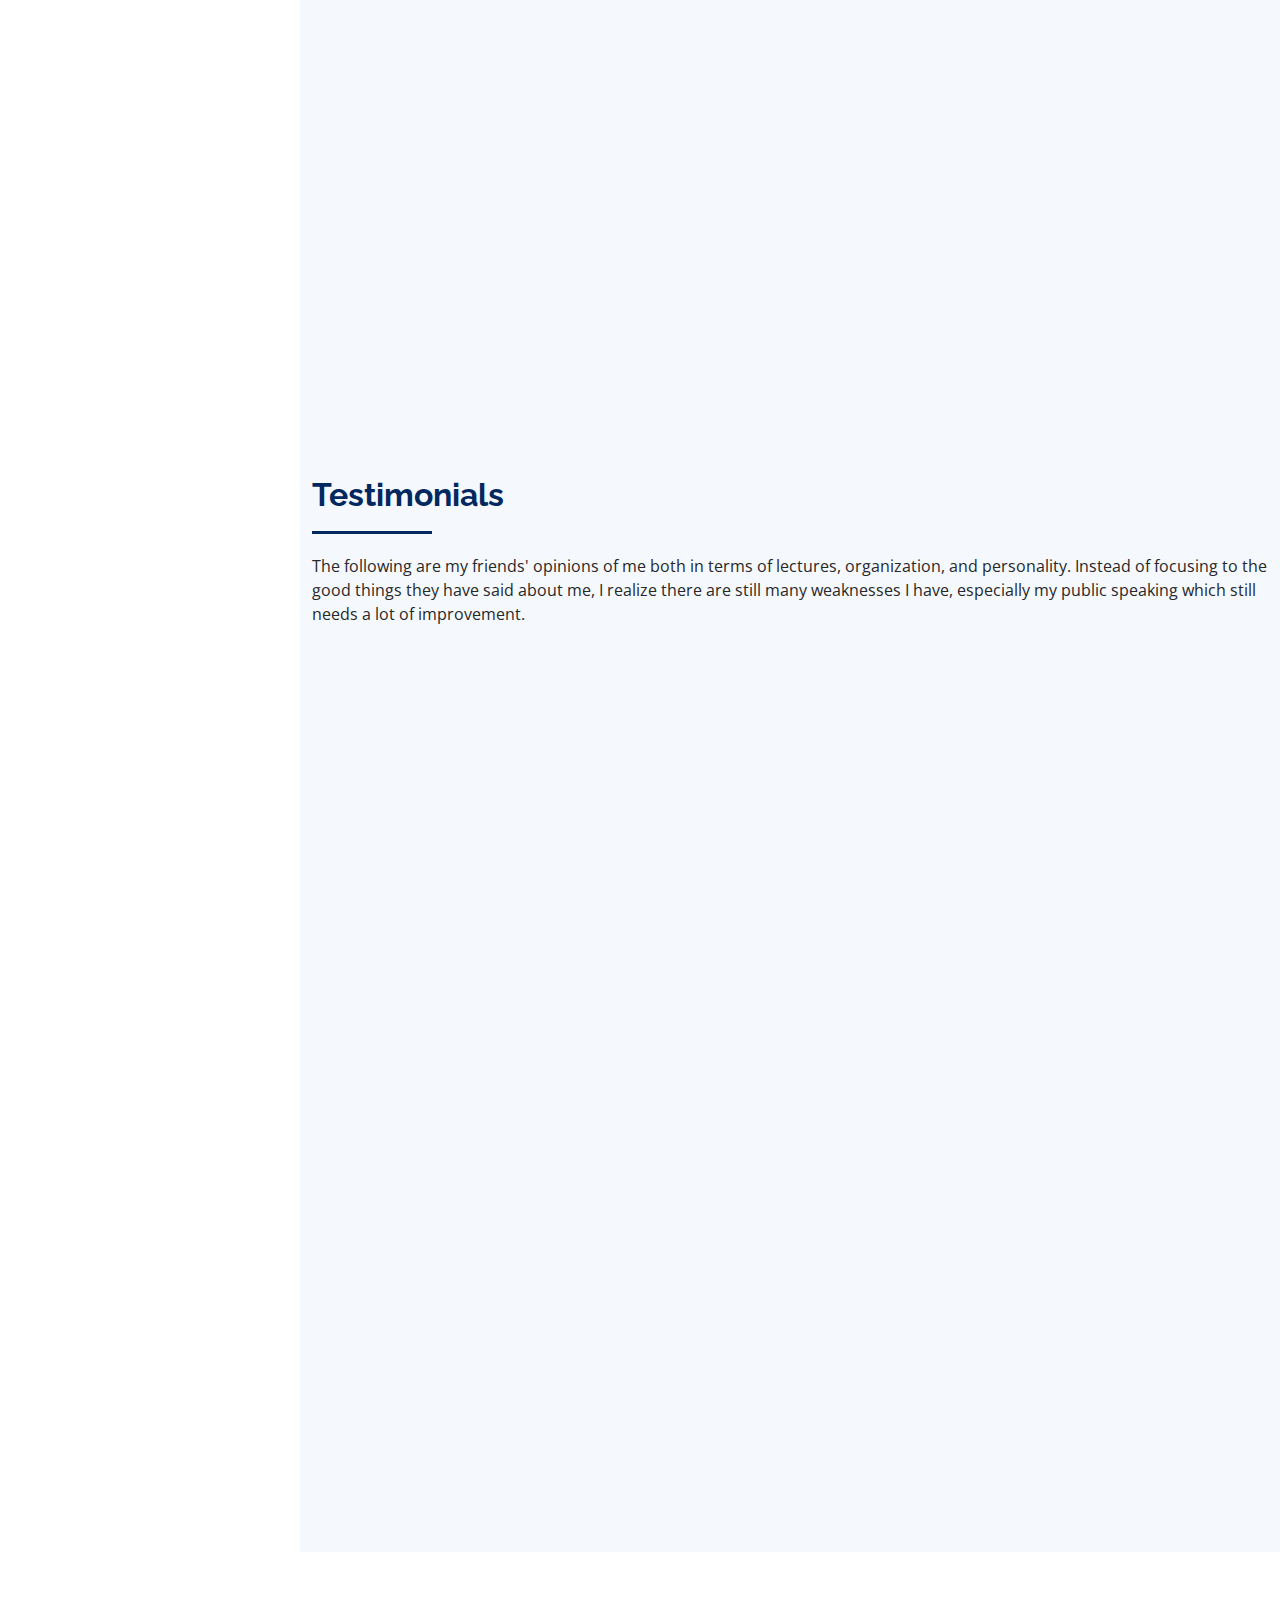
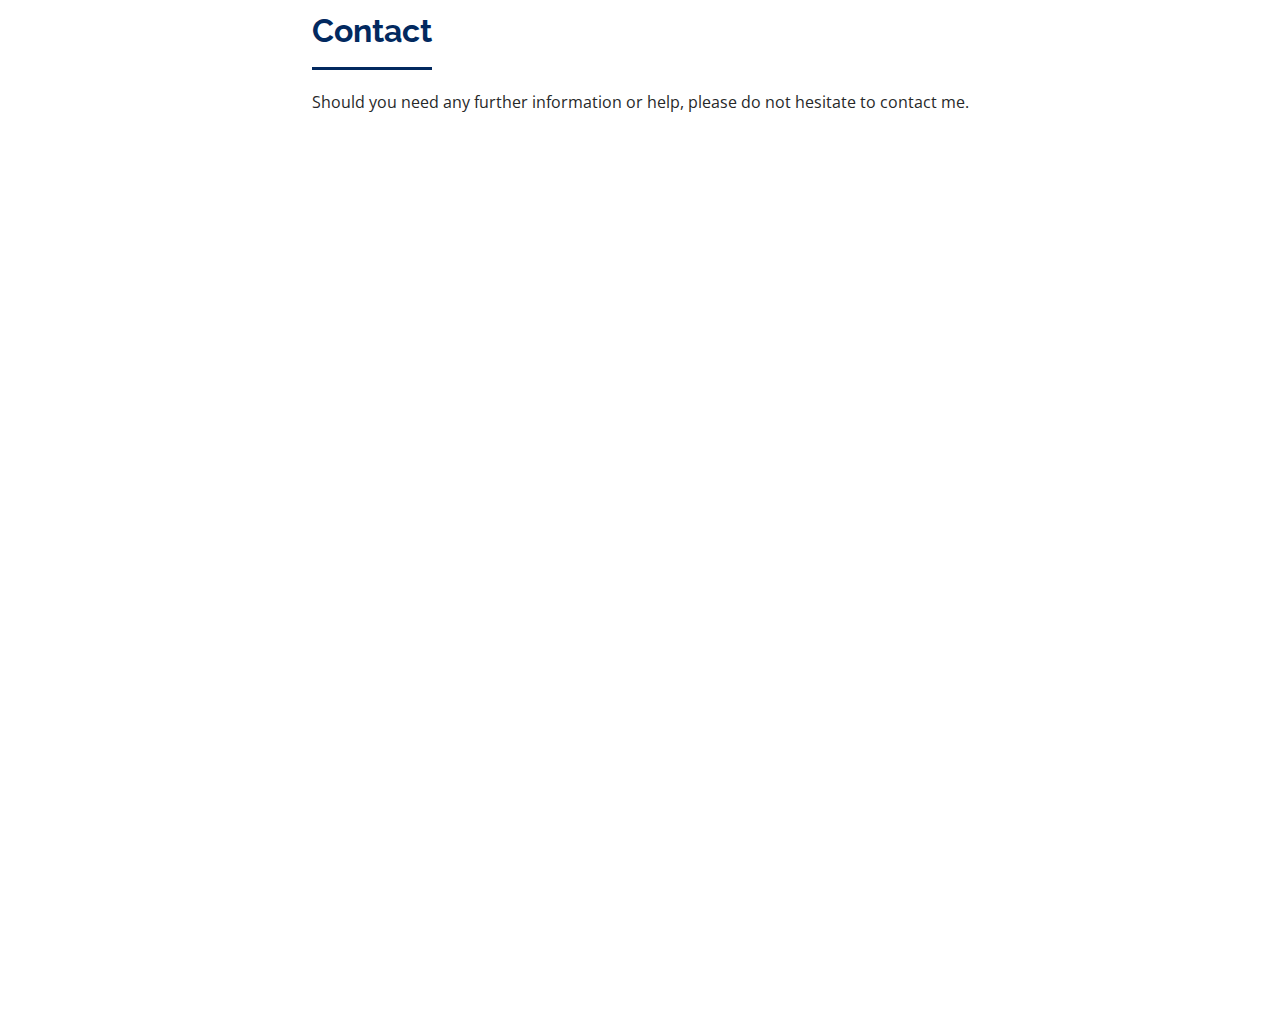
==== commit bc92f021: "Update index.html" ====
--- a/index.html
+++ b/index.html
@@ -39,7 +39,7 @@
     <div class="d-flex flex-column">
 
       <div class="profile">
-        <img src="assets/img/foto nikah.JPG" alt="" class="img-fluid rounded-circle">
+        <img src="assets/img/Foto nikah.jpg" alt="" class="img-fluid rounded-circle">
         <h1 class="text-light"><a href="index.html">Nur Azizah</a></h1>
         <div class="social-links mt-3 text-center">
           <a href="#" class="twitter"><i class="bx bxl-twitter"></i></a>
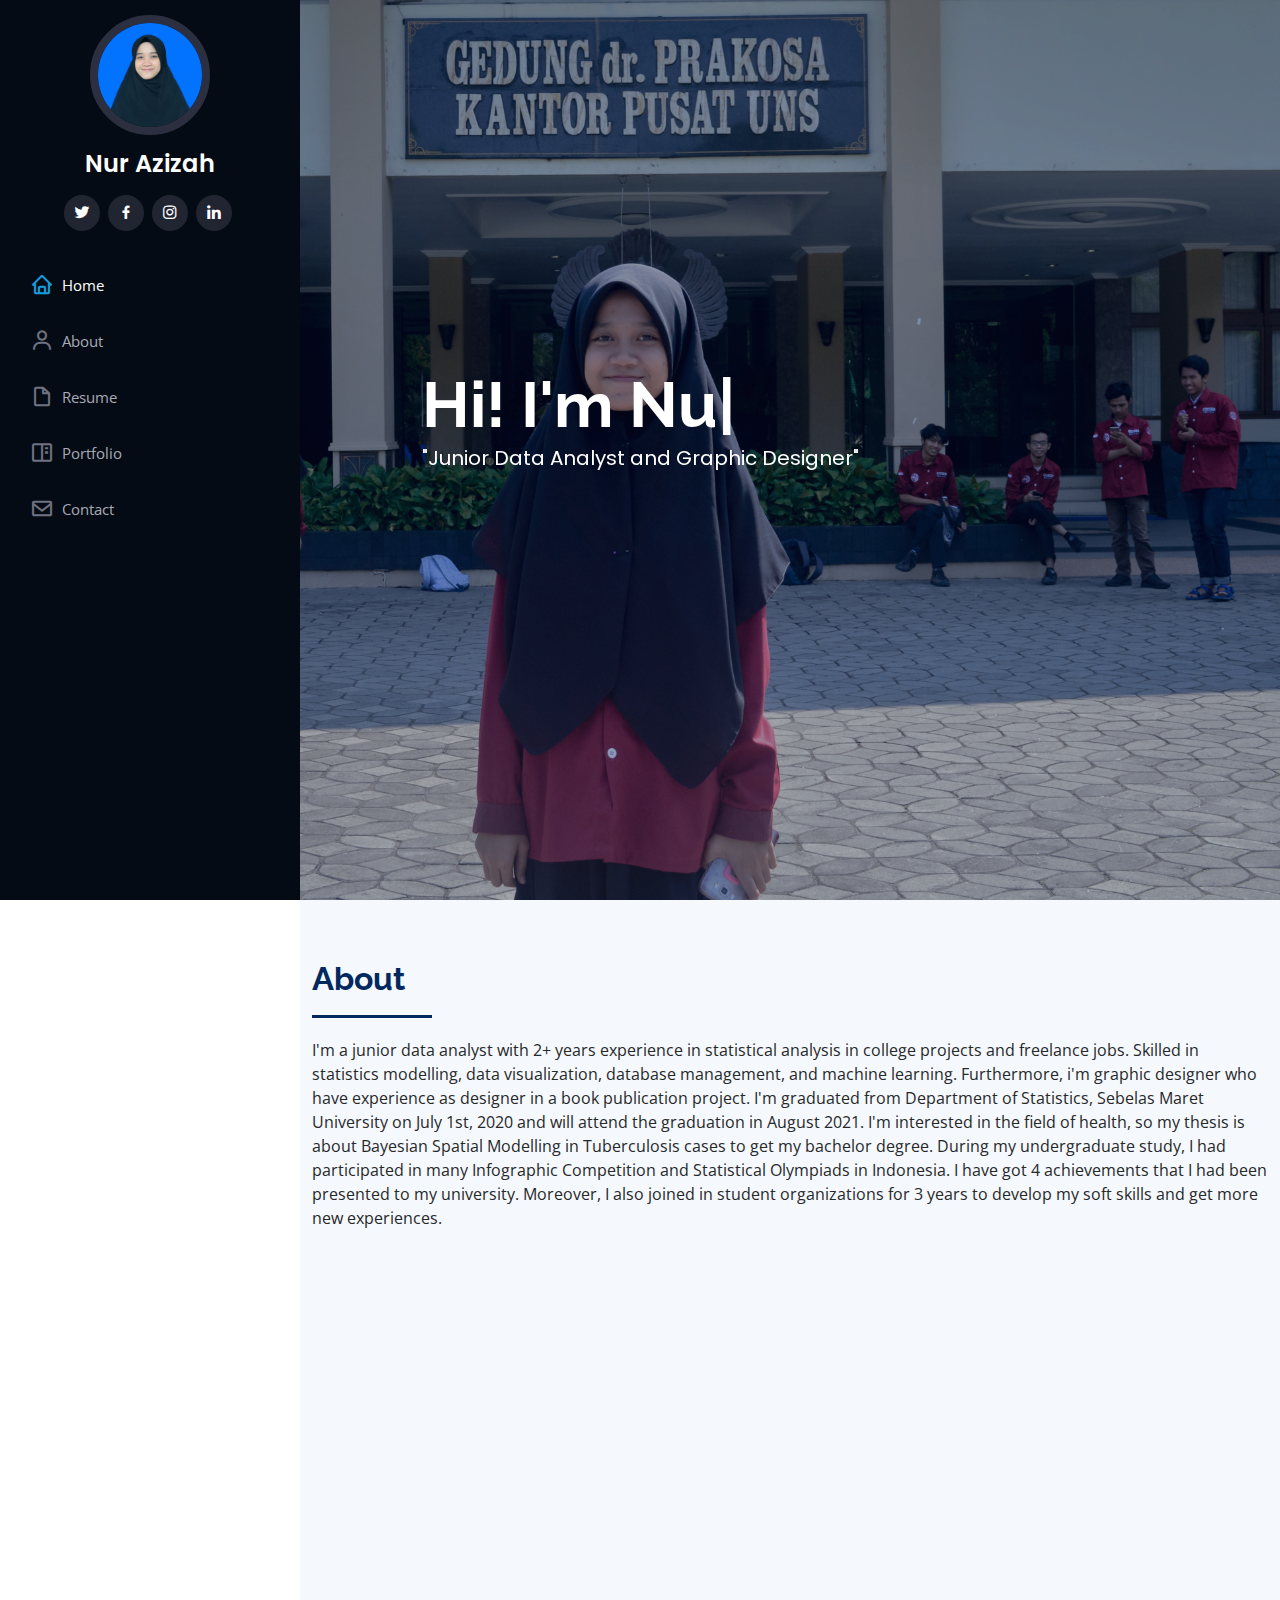
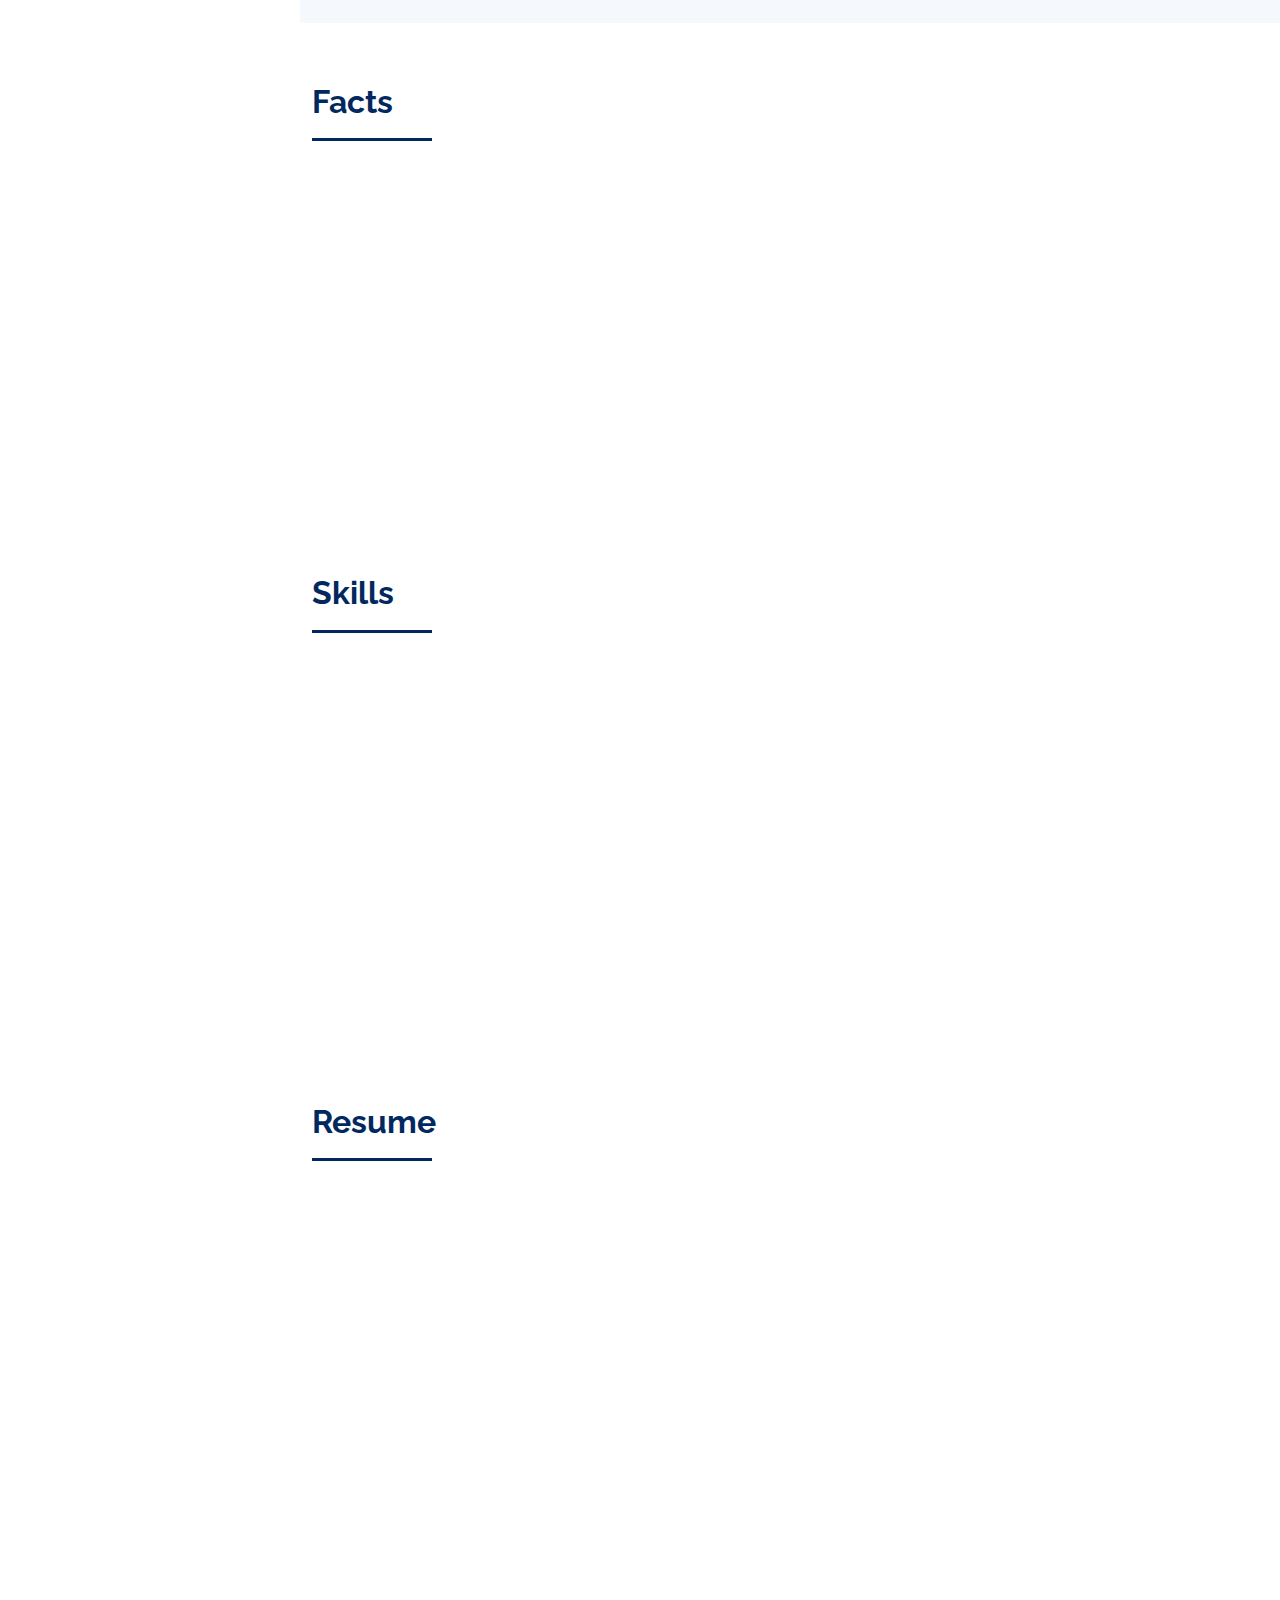
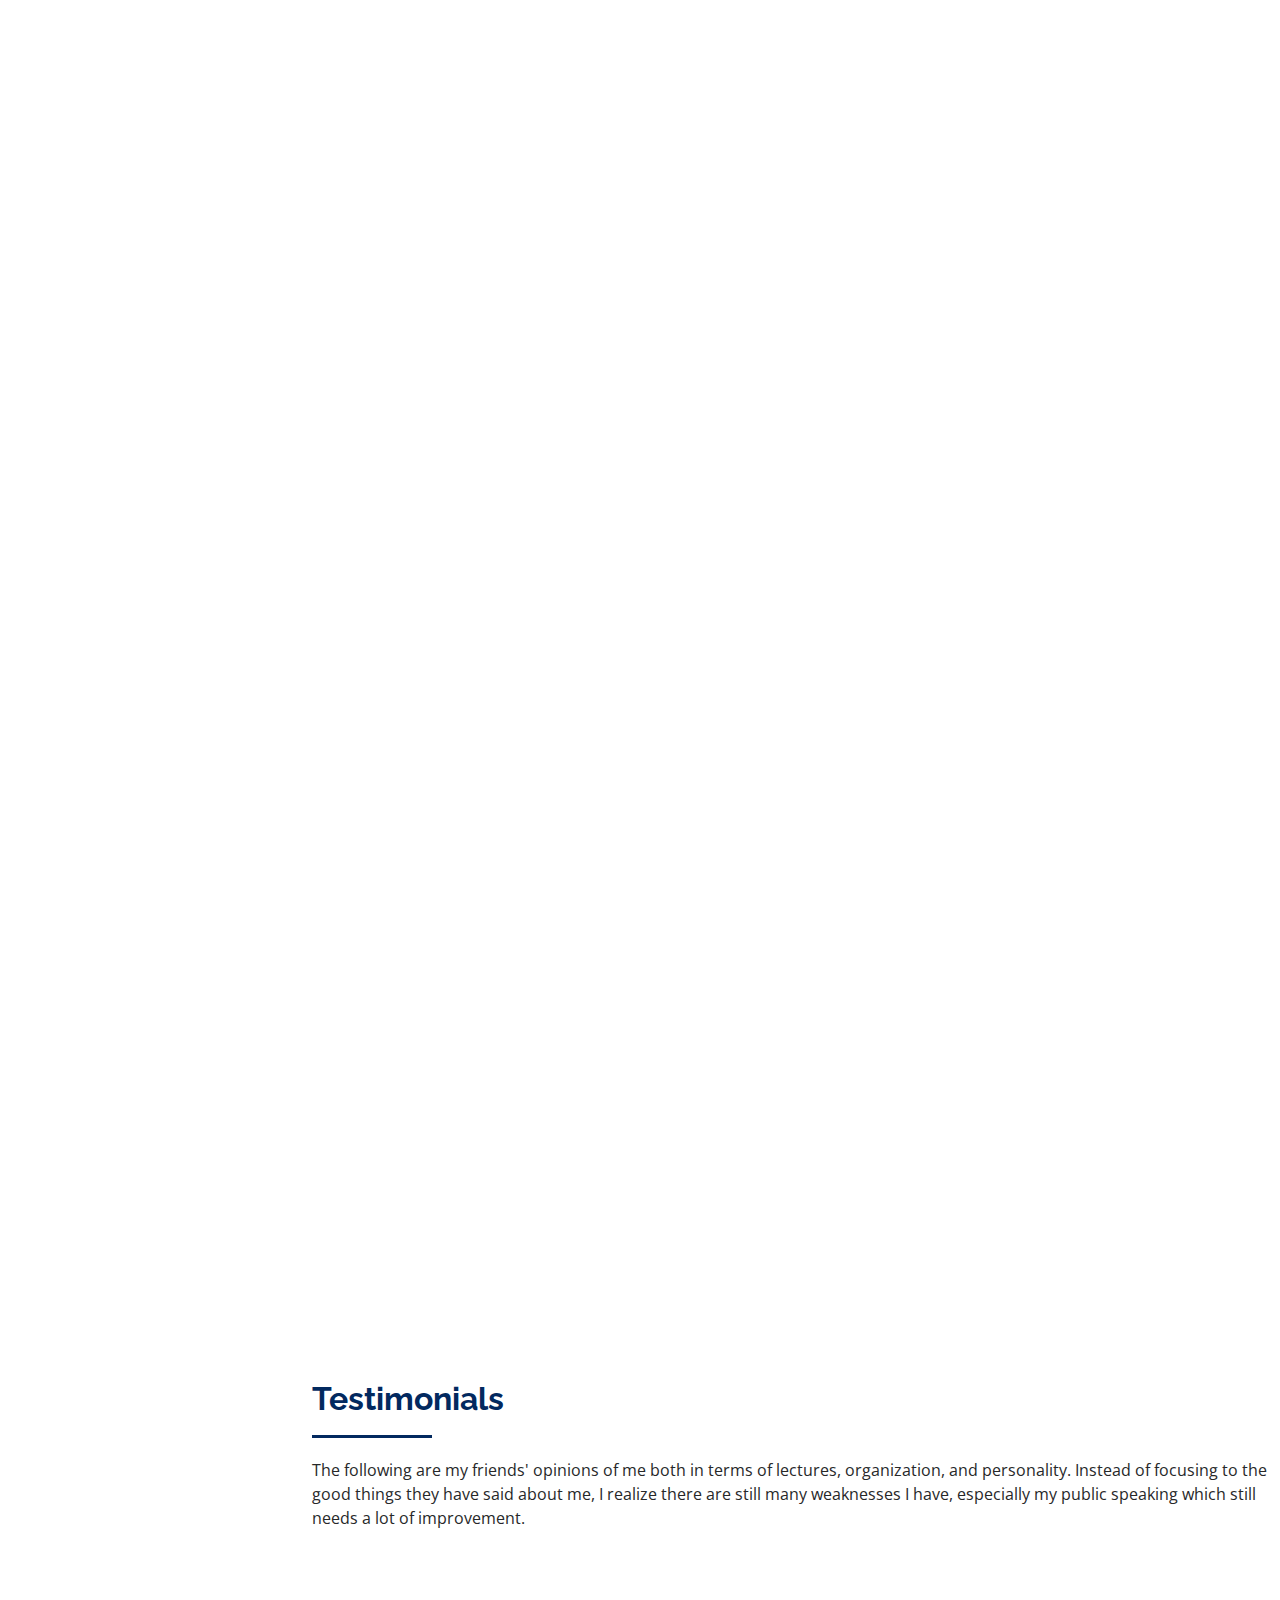
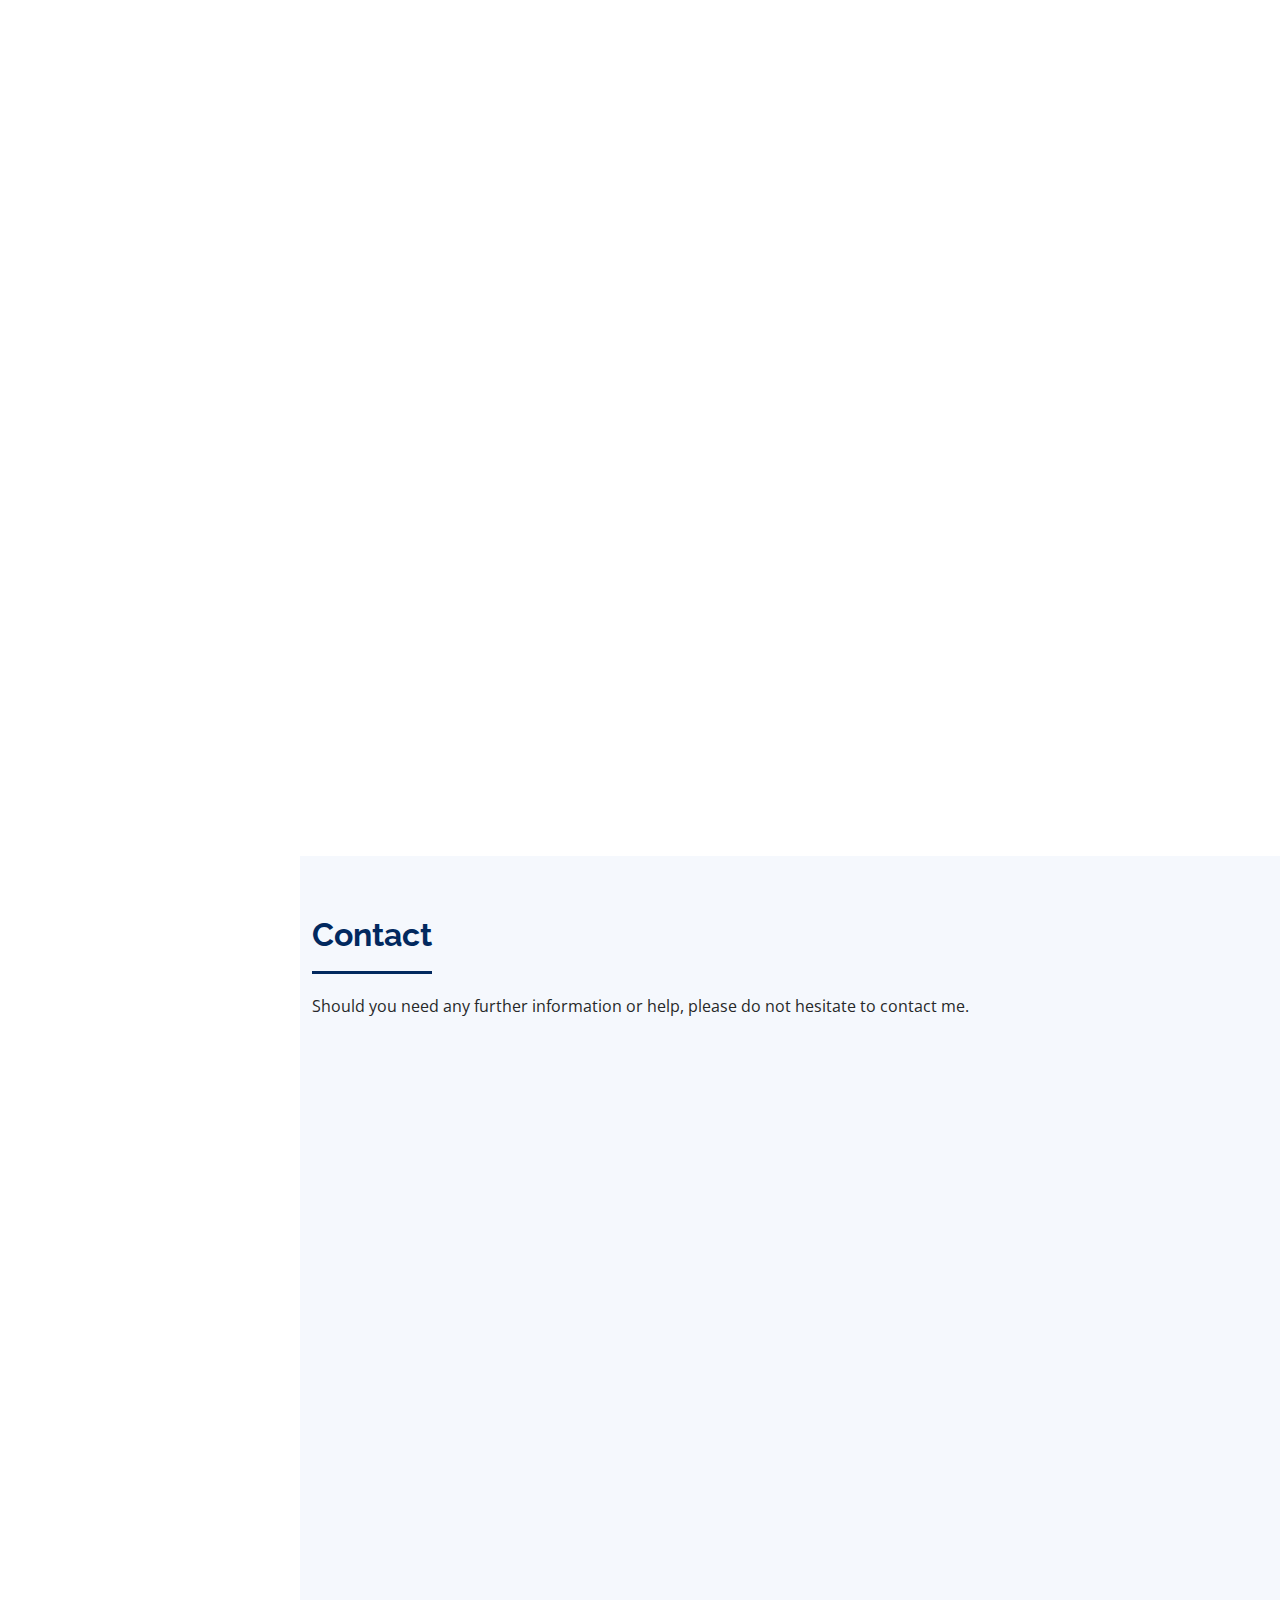
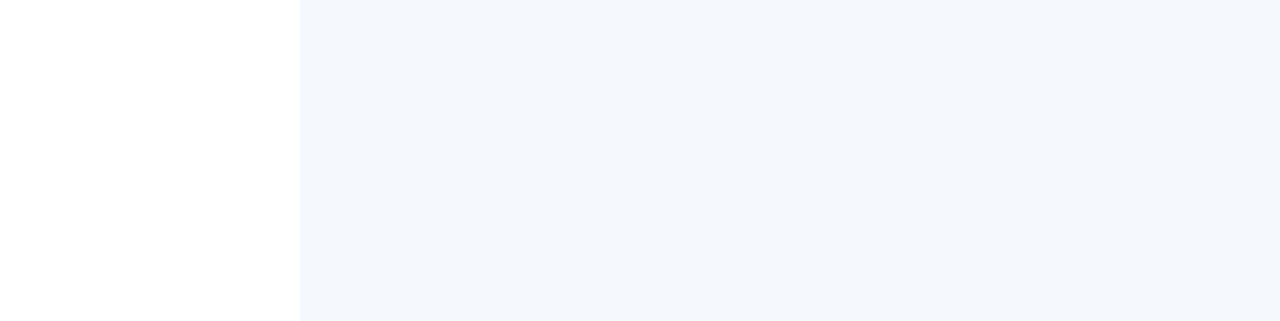
==== commit 8e1b2dab: "Add files via upload" ====
--- a/index.html
+++ b/index.html
@@ -42,11 +42,10 @@
         <img src="assets/img/Foto nikah.jpg" alt="" class="img-fluid rounded-circle">
         <h1 class="text-light"><a href="index.html">Nur Azizah</a></h1>
         <div class="social-links mt-3 text-center">
-          <a href="#" class="twitter"><i class="bx bxl-twitter"></i></a>
-          <a href="#" class="facebook"><i class="bx bxl-facebook"></i></a>
-          <a href="#" class="instagram"><i class="bx bxl-instagram"></i></a>
-          <a href="#" class="google-plus"><i class="bx bxl-skype"></i></a>
-          <a href="#" class="linkedin"><i class="bx bxl-linkedin"></i></a>
+          <a href="https://twitter.com/nurazizah05_" class="twitter"><i class="bx bxl-twitter"></i></a>
+          <a href="https://web.facebook.com/profile.php?id=100004072012080" class="facebook"><i class="bx bxl-facebook"></i></a>
+          <a href="https://instagram.com/nurazizah05" class="instagram"><i class="bx bxl-instagram"></i></a>
+          <a href="https://www.linkedin.com/in/nur-azizah-1863501b6" class="linkedin"><i class="bx bxl-linkedin"></i></a>
         </div>
       </div>
 
@@ -75,7 +74,7 @@
   <main id="main">
 
     <!-- ======= About Section ======= -->
-    <section id="about" class="about">
+    <section id="about" class="about section-bg">
       <div class="container">
 
         <div class="section-title">
@@ -125,7 +124,7 @@
     </section><!-- End About Section -->
 
     <!-- ======= Facts Section ======= -->
-    <section id="facts" class="facts">
+    <section id="facts" class="facts section-bg1">
       <div class="container">
 
         <div class="section-title">
@@ -188,7 +187,7 @@
     </section><!-- End Facts Section -->
 
     <!-- ======= Skills Section ======= -->
-    <section id="skills" class="skills section-bg">
+    <section id="skills" class="skills section-bg2">
       <div class="container">
 
         <div class="section-title">
@@ -281,7 +280,7 @@
     </section><!-- End Skills Section -->
 
     <!-- ======= Resume Section ======= -->
-    <section id="resume" class="resume">
+    <section id="resume" class="resume section-bg3">
       <div class="container">
 
         <div class="section-title">
@@ -425,7 +424,7 @@
     </section><!-- End Resume Section -->
 
     <!-- ======= Portfolio Section ======= -->
-    <section id="portfolio" class="portfolio section-bg">
+    <section id="portfolio" class="portfolio section-bg4">
       <div class="container">
 
         <div class="section-title">
@@ -438,6 +437,7 @@
               <li data-filter="*" class="filter-active">All</li>
               <li data-filter=".filter-app">Data Analysis</li>
               <li data-filter=".filter-card">Design Graphic</li>
+              <li data-filter=".filter-ilus">Digital Ilustration</li>
               <li data-filter=".filter-web">Video/Animation</li>
             </ul>
           </div>
@@ -475,13 +475,241 @@
                 </div>
             </div>
 
-        </div>
-
-      </div>
-    </section><!-- End Portfolio Section -->   
+            <div class="col-lg-4 col-md-6 portfolio-item filter-app">
+                <iframe width="300" height="200" src="https://www.youtube.com/embed/JzKlnFwaQMo" title="YouTube video player" frameborder="0" allow="accelerometer; autoplay; clipboard-write; encrypted-media; gyroscope; picture-in-picture" allowfullscreen></iframe>
+            </div>
+
+            <div class="col-lg-4 col-md-6 portfolio-item filter-app">
+                <iframe width="300" height="200" src="https://www.youtube.com/embed/cyX4OJX-zqM" title="YouTube video player" frameborder="0" allow="accelerometer; autoplay; clipboard-write; encrypted-media; gyroscope; picture-in-picture" allowfullscreen></iframe>
+            </div>
+
+            <div class="col-lg-4 col-md-6 portfolio-item filter-app">
+                <iframe width="300" height="200" src="https://www.youtube.com/embed/o1_CZQ8olNc" title="YouTube video player" frameborder="0" allow="accelerometer; autoplay; clipboard-write; encrypted-media; gyroscope; picture-in-picture" allowfullscreen></iframe>
+            </div>
+
+            <div class="col-lg-4 col-md-6 portfolio-item filter-app">
+                <iframe width="300" height="200" src="https://www.youtube.com/embed/N1j7zQzeVCw" title="YouTube video player" frameborder="0" allow="accelerometer; autoplay; clipboard-write; encrypted-media; gyroscope; picture-in-picture" allowfullscreen></iframe>
+            </div>
+
+            <div class="col-lg-4 col-md-6 portfolio-item filter-app">
+                <iframe width="300" height="200" src="https://www.youtube.com/embed/HM6tWZD9lK0" title="YouTube video player" frameborder="0" allow="accelerometer; autoplay; clipboard-write; encrypted-media; gyroscope; picture-in-picture" allowfullscreen></iframe>
+            </div>
+
+            <div class="col-lg-4 col-md-6 portfolio-item filter-web">
+                <iframe width="300" height="200" src="https://www.youtube.com/embed/_eOAhv0QF88" title="YouTube video player" frameborder="0" allow="accelerometer; autoplay; clipboard-write; encrypted-media; gyroscope; picture-in-picture" allowfullscreen></iframe>
+            </div>
+
+            <div class="col-lg-4 col-md-6 portfolio-item filter-card">
+                <div class="portfolio-wrap">
+                    <img src="assets/img/portfolio/7.jpg" class="img-fluid" alt="">
+                    <div class="portfolio-links">
+                        <a href="assets/img/portfolio/7.jpg" data-gallery="portfolioGallery" class="portfolio-lightbox"><i class="bx bx-plus"></i></a>
+                    </div>
+                </div>
+            </div>
+
+            <div class="col-lg-4 col-md-6 portfolio-item filter-card">
+                <div class="portfolio-wrap">
+                    <img src="assets/img/portfolio/1.jpg" class="img-fluid" alt="">
+                    <div class="portfolio-links">
+                        <a href="assets/img/portfolio/1.jpg" data-gallery="portfolioGallery" class="portfolio-lightbox" ><i class="bx bx-plus"></i></a>
+                    </div>
+                </div>
+            </div>
+
+            <div class="col-lg-4 col-md-6 portfolio-item filter-card">
+                <div class="portfolio-wrap">
+                    <img src="assets/img/portfolio/2.jpg" class="img-fluid" alt="">
+                    <div class="portfolio-links">
+                        <a href="assets/img/portfolio/2.jpg" data-gallery="portfolioGallery" class="portfolio-lightbox" ><i class="bx bx-plus"></i></a>
+                    </div>
+                </div>
+            </div>
+
+            <div class="col-lg-4 col-md-6 portfolio-item filter-card">
+                <div class="portfolio-wrap">
+                    <img src="assets/img/portfolio/3.jpg" class="img-fluid" alt="">
+                    <div class="portfolio-links">
+                        <a href="assets/img/portfolio/4.jpg" data-gallery="portfolioGallery" class="portfolio-lightbox" ><i class="bx bx-plus"></i></a>
+                    </div>
+                </div>
+            </div>
+
+            <div class="col-lg-4 col-md-6 portfolio-item filter-card">
+                <div class="portfolio-wrap">
+                    <img src="assets/img/portfolio/5.jpg" class="img-fluid" alt="">
+                    <div class="portfolio-links">
+                        <a href="assets/img/portfolio/5.jpg" data-gallery="portfolioGallery" class="portfolio-lightbox" ><i class="bx bx-plus"></i></a>
+                    </div>
+                </div>
+            </div>
+
+            <div class="col-lg-4 col-md-6 portfolio-item filter-card">
+                <div class="portfolio-wrap">
+                    <img src="assets/img/portfolio/6.jpg" class="img-fluid" alt="">
+                    <div class="portfolio-links">
+                        <a href="assets/img/portfolio/6.jpg" data-gallery="portfolioGallery" class="portfolio-lightbox" ><i class="bx bx-plus"></i></a>
+                    </div>
+                </div>
+            </div>
+
+            <div class="col-lg-4 col-md-6 portfolio-item filter-ilus">
+                <div class="portfolio-wrap">
+                    <img src="assets/img/portfolio/g1.jpeg" class="img-fluid" alt="">
+                    <div class="portfolio-links">
+                        <a href="assets/img/portfolio/g1.jpeg" data-gallery="portfolioGallery" class="portfolio-lightbox" ><i class="bx bx-plus"></i></a>
+                    </div>
+                </div>
+            </div>
+
+            <div class="col-lg-4 col-md-6 portfolio-item filter-ilus">
+                <div class="portfolio-wrap">
+                    <img src="assets/img/portfolio/g2.jpg" class="img-fluid" alt="">
+                    <div class="portfolio-links">
+                        <a href="assets/img/portfolio/g2.jpg" data-gallery="portfolioGallery" class="portfolio-lightbox" ><i class="bx bx-plus"></i></a>
+                    </div>
+                </div>
+            </div>
+
+            <div class="col-lg-4 col-md-6 portfolio-item filter-ilus">
+                <div class="portfolio-wrap">
+                    <img src="assets/img/portfolio/g3.jpg" class="img-fluid" alt="">
+                    <div class="portfolio-links">
+                        <a href="assets/img/portfolio/g3.jpg" data-gallery="portfolioGallery" class="portfolio-lightbox" ><i class="bx bx-plus"></i></a>
+                    </div>
+                </div>
+            </div>
+
+            <div class="col-lg-4 col-md-6 portfolio-item filter-ilus">
+                <div class="portfolio-wrap">
+                    <img src="assets/img/portfolio/g4.jpeg" class="img-fluid" alt="">
+                    <div class="portfolio-links">
+                        <a href="assets/img/portfolio/g4.jpeg" data-gallery="portfolioGallery" class="portfolio-lightbox" ><i class="bx bx-plus"></i></a>
+                    </div>
+                </div>
+            </div>
+
+            <div class="col-lg-4 col-md-6 portfolio-item filter-ilus">
+                <div class="portfolio-wrap">
+                    <img src="assets/img/portfolio/g5.jpeg" class="img-fluid" alt="">
+                    <div class="portfolio-links">
+                        <a href="assets/img/portfolio/g5.jpeg" data-gallery="portfolioGallery" class="portfolio-lightbox" ><i class="bx bx-plus"></i></a>
+                    </div>
+                </div>
+            </div>
+
+            <div class="col-lg-4 col-md-6 portfolio-item filter-ilus">
+                <div class="portfolio-wrap">
+                    <img src="assets/img/portfolio/g6.jpeg" class="img-fluid" alt="">
+                    <div class="portfolio-links">
+                        <a href="assets/img/portfolio/g6.jpeg" data-gallery="portfolioGallery" class="portfolio-lightbox" ><i class="bx bx-plus"></i></a>
+                    </div>
+                </div>
+            </div>
+
+            <div class="col-lg-4 col-md-6 portfolio-item filter-ilus">
+                <div class="portfolio-wrap">
+                    <img src="assets/img/portfolio/g7.jpeg" class="img-fluid" alt="">
+                    <div class="portfolio-links">
+                        <a href="assets/img/portfolio/g7.jpeg" data-gallery="portfolioGallery" class="portfolio-lightbox" ><i class="bx bx-plus"></i></a>
+                    </div>
+                </div>
+            </div>
+
+            <div class="col-lg-4 col-md-6 portfolio-item filter-ilus">
+                <div class="portfolio-wrap">
+                    <img src="assets/img/portfolio/g8.jpeg" class="img-fluid" alt="">
+                    <div class="portfolio-links">
+                        <a href="assets/img/portfolio/g8.jpeg" data-gallery="portfolioGallery" class="portfolio-lightbox" ><i class="bx bx-plus"></i></a>
+                    </div>
+                </div>
+            </div>
+
+            <div class="col-lg-4 col-md-6 portfolio-item filter-ilus">
+                <div class="portfolio-wrap">
+                    <img src="assets/img/portfolio/g9.jpeg" class="img-fluid" alt="">
+                    <div class="portfolio-links">
+                        <a href="assets/img/portfolio/g9.jpeg" data-gallery="portfolioGallery" class="portfolio-lightbox" ><i class="bx bx-plus"></i></a>
+                    </div>
+                </div>
+            </div>
+
+            <div class="col-lg-4 col-md-6 portfolio-item filter-ilus">
+                <div class="portfolio-wrap">
+                    <img src="assets/img/portfolio/g10.jpeg" class="img-fluid" alt="">
+                    <div class="portfolio-links">
+                        <a href="assets/img/portfolio/g10.jpeg" data-gallery="portfolioGallery" class="portfolio-lightbox" ><i class="bx bx-plus"></i></a>
+                    </div>
+                </div>
+            </div>
+
+            <div class="col-lg-4 col-md-6 portfolio-item filter-ilus">
+                <div class="portfolio-wrap">
+                    <img src="assets/img/portfolio/g11.jpeg" class="img-fluid" alt="">
+                    <div class="portfolio-links">
+                        <a href="assets/img/portfolio/g11.jpeg" data-gallery="portfolioGallery" class="portfolio-lightbox" ><i class="bx bx-plus"></i></a>
+                    </div>
+                </div>
+            </div>
+
+            <div class="col-lg-4 col-md-6 portfolio-item filter-ilus">
+                <div class="portfolio-wrap">
+                    <img src="assets/img/portfolio/g12.jpeg" class="img-fluid" alt="">
+                    <div class="portfolio-links">
+                        <a href="assets/img/portfolio/g12.jpeg" data-gallery="portfolioGallery" class="portfolio-lightbox" ><i class="bx bx-plus"></i></a>
+                    </div>
+                </div>
+            </div>
+
+            <div class="col-lg-4 col-md-6 portfolio-item filter-ilus">
+                <div class="portfolio-wrap">
+                    <img src="assets/img/portfolio/g13.jpeg" class="img-fluid" alt="">
+                    <div class="portfolio-links">
+                        <a href="assets/img/portfolio/g13.jpeg" data-gallery="portfolioGallery" class="portfolio-lightbox" ><i class="bx bx-plus"></i></a>
+                    </div>
+                </div>
+            </div>
+
+            <div class="col-lg-4 col-md-6 portfolio-item filter-ilus">
+                <div class="portfolio-wrap">
+                    <img src="assets/img/portfolio/g14.jpeg" class="img-fluid" alt="">
+                    <div class="portfolio-links">
+                        <a href="assets/img/portfolio/g14.jpeg" data-gallery="portfolioGallery" class="portfolio-lightbox" ><i class="bx bx-plus"></i></a>
+                    </div>
+                </div>
+            </div>
+
+            <div class="col-lg-4 col-md-6 portfolio-item filter-ilus">
+                <div class="portfolio-wrap">
+                    <img src="assets/img/portfolio/g15.jpeg" class="img-fluid" alt="">
+                    <div class="portfolio-links">
+                        <a href="assets/img/portfolio/g15.jpeg" data-gallery="portfolioGallery" class="portfolio-lightbox" ><i class="bx bx-plus"></i></a>
+                    </div>
+                </div>
+            </div>
+
+            <div class="col-lg-4 col-md-6 portfolio-item filter-ilus">
+                <div class="portfolio-wrap">
+                    <img src="assets/img/portfolio/g16.jpeg" class="img-fluid" alt="">
+                    <div class="portfolio-links">
+                        <a href="assets/img/portfolio/g16.jpeg" data-gallery="portfolioGallery" class="portfolio-lightbox" ><i class="bx bx-plus"></i></a>
+                    </div>
+                </div>
+            </div>
+
+            <div class="col-lg-4 col-md-6 portfolio-item filter-ilus">
+                <div class="portfolio-wrap">
+                    <img src="assets/img/portfolio/g17.jpeg" class="img-fluid" alt="">
+                    <div class="portfolio-links">
+                        <a href="assets/img/portfolio/g17.jpeg" data-gallery="portfolioGallery" class="portfolio-lightbox" ><i class="bx bx-plus"></i></a>
+                    </div>
+                </div>
+            </div>
+
+</section><!-- End Portfolio Section -->   
 
     <!-- ======= Testimonials Section ======= -->
-    <section id="testimonials" class="testimonials section-bg">
+    <section id="testimonials" class="testimonials section-bg5">
       <div class="container">
 
         <div class="section-title">
@@ -547,6 +775,19 @@
                 </div><!-- End testimonial item -->
 
                 <div class="swiper-slide">
+                    <div class="testimonial-item" data-aos="fade-up" data-aos-delay="300">
+                        <p>
+                            <i class="bx bxs-quote-alt-left quote-icon-left"></i>
+                            Azizah is kind a very cheerful person who likes to share funny things with those around her. beside that, she skilled in making graphic designs and analyzing data using several statistical software. she also has a desire to keep learning things she has never done before.
+                            <i class="bx bxs-quote-alt-right quote-icon-right"></i>
+                        </p>
+                        <img src="assets/img/testimonials/in.jpg" class="testimonial-img" alt="">
+                        <h3>Indah Septidiana K., S.Stat</h3>
+                        <h4>Statistics UNS, 2016</h4>
+                    </div>
+                </div><!-- End testimonial item -->
+
+                <div class="swiper-slide">
                     <div class="testimonial-item" data-aos="fade-up" data-aos-delay="400">
                         <p>
                             <i class="bx bxs-quote-alt-left quote-icon-left"></i>
@@ -595,7 +836,7 @@
     </section><!-- End Testimonials Section -->
 
     <!-- ======= Contact Section ======= -->
-    <section id="contact" class="contact">
+    <section id="contact" class="contact section-bg">
       <div class="container">
 
         <div class="section-title">
@@ -688,4 +929,4 @@
 
 </body>
 
-</html>
+</html>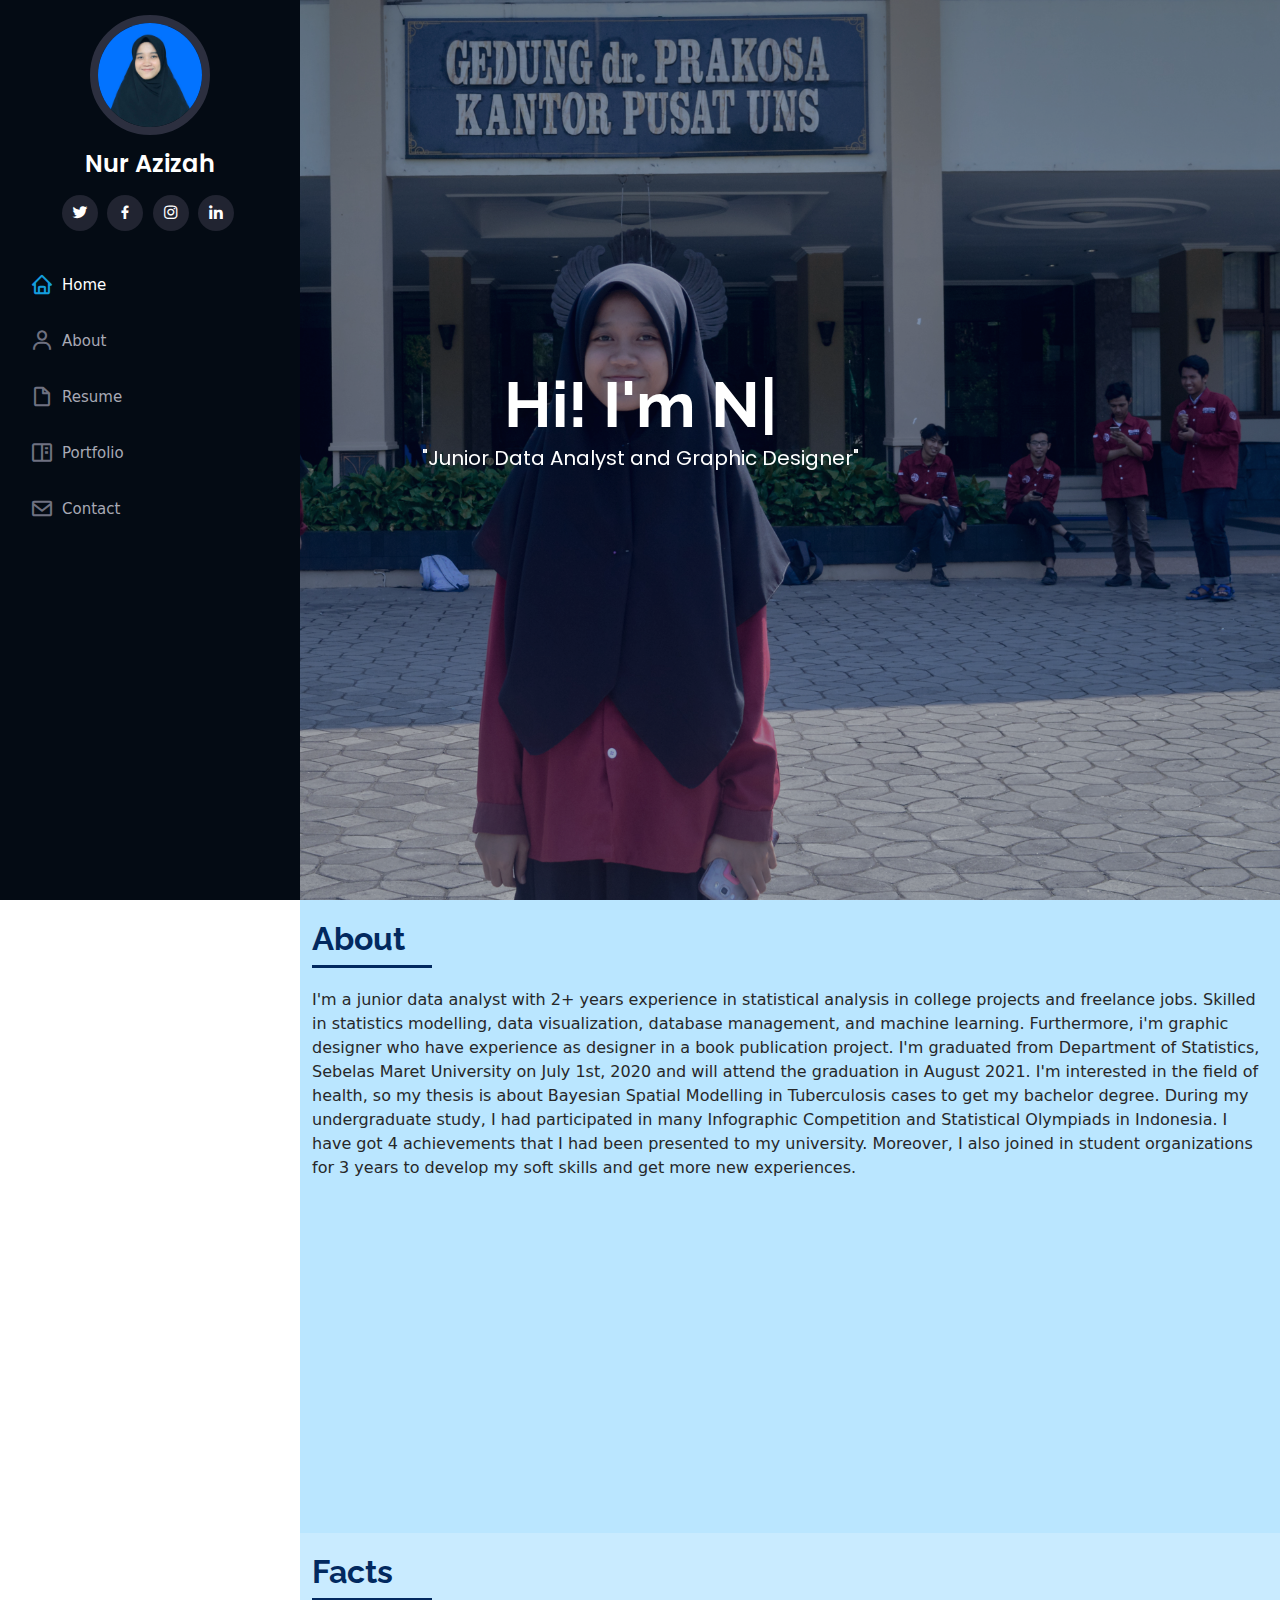
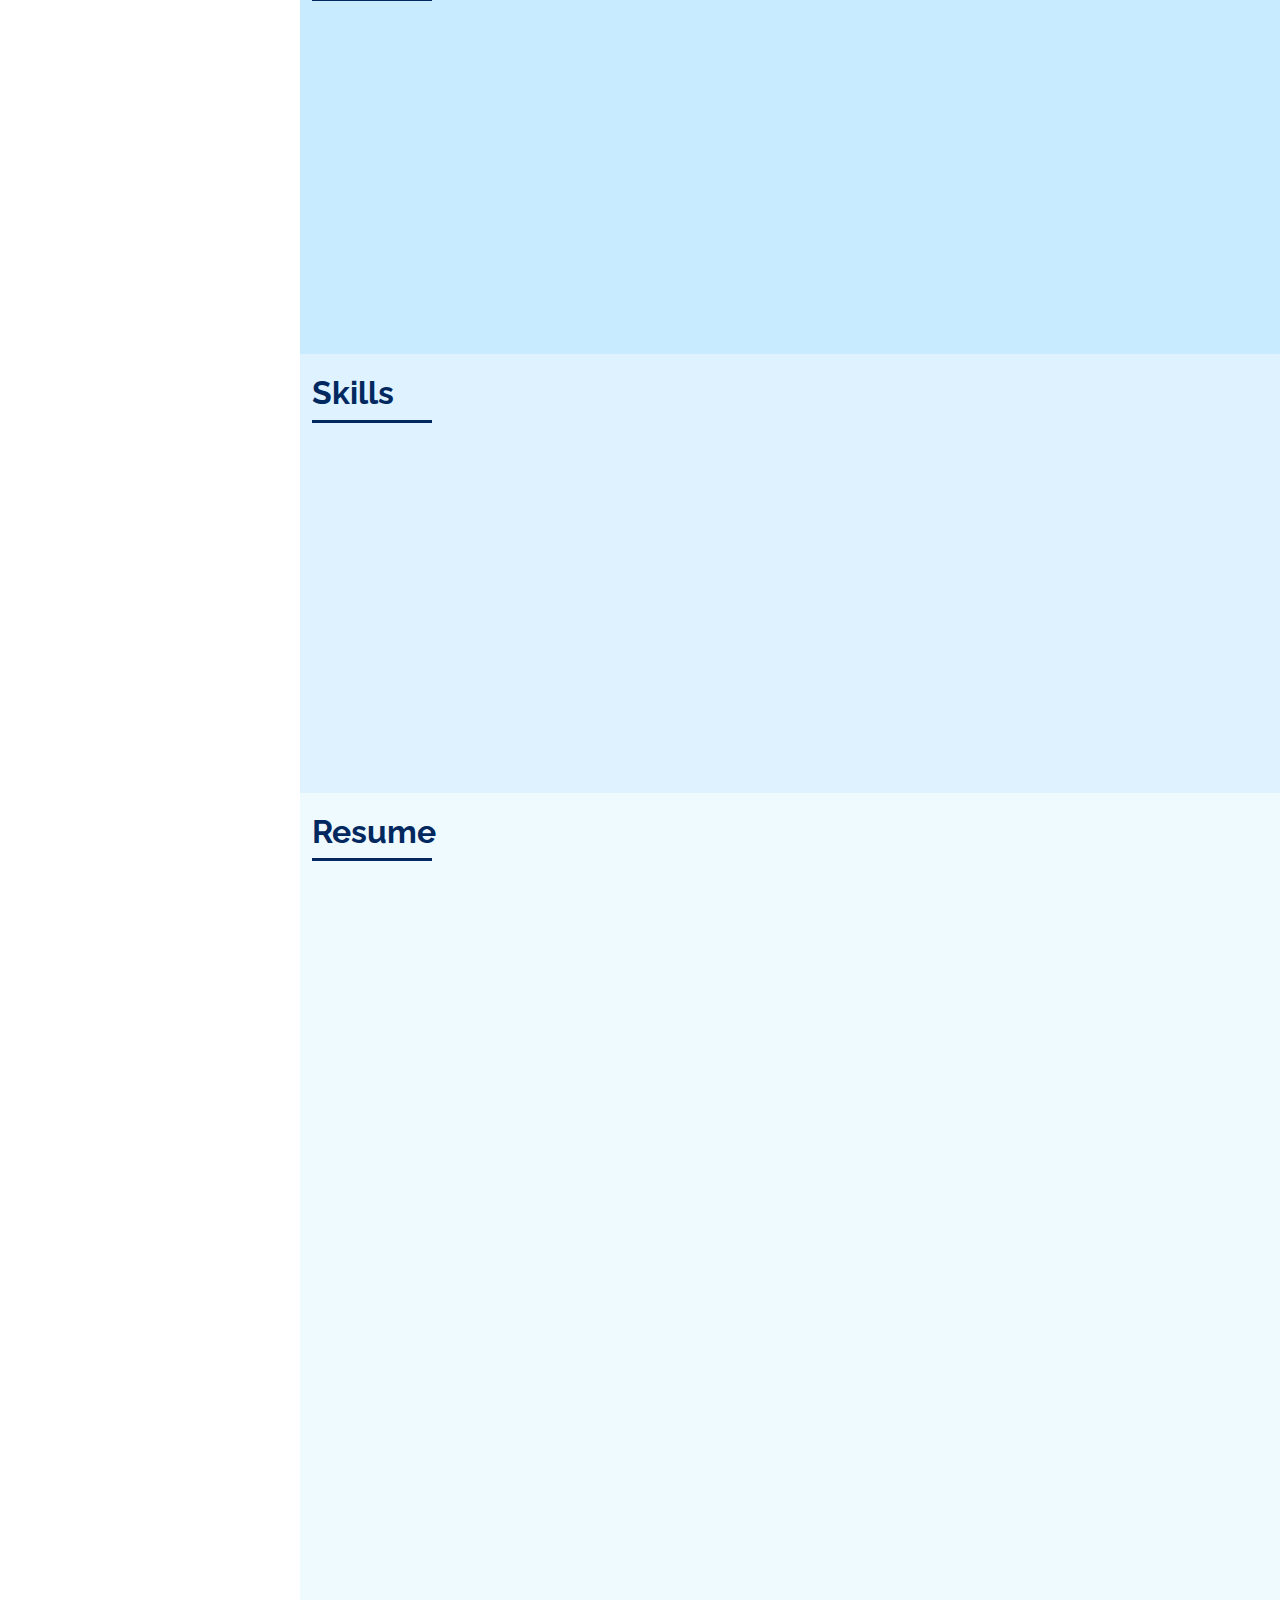
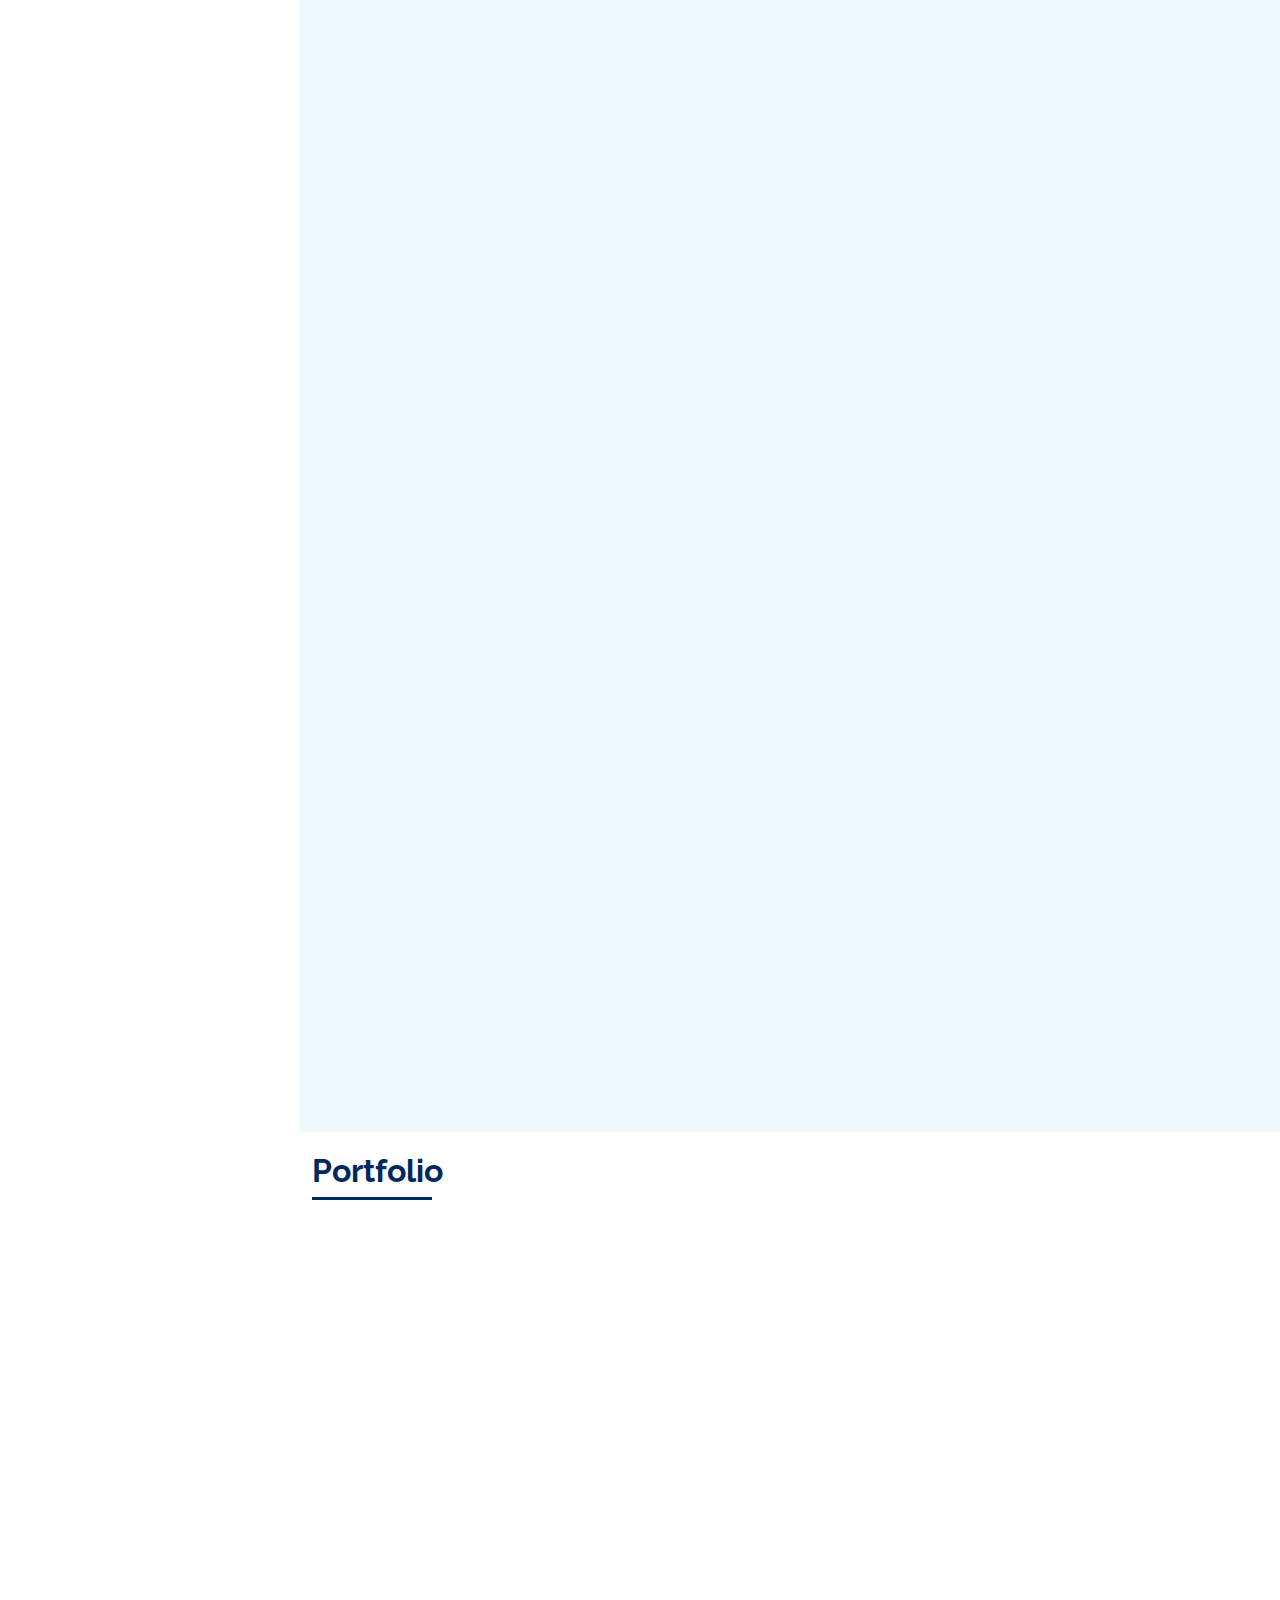
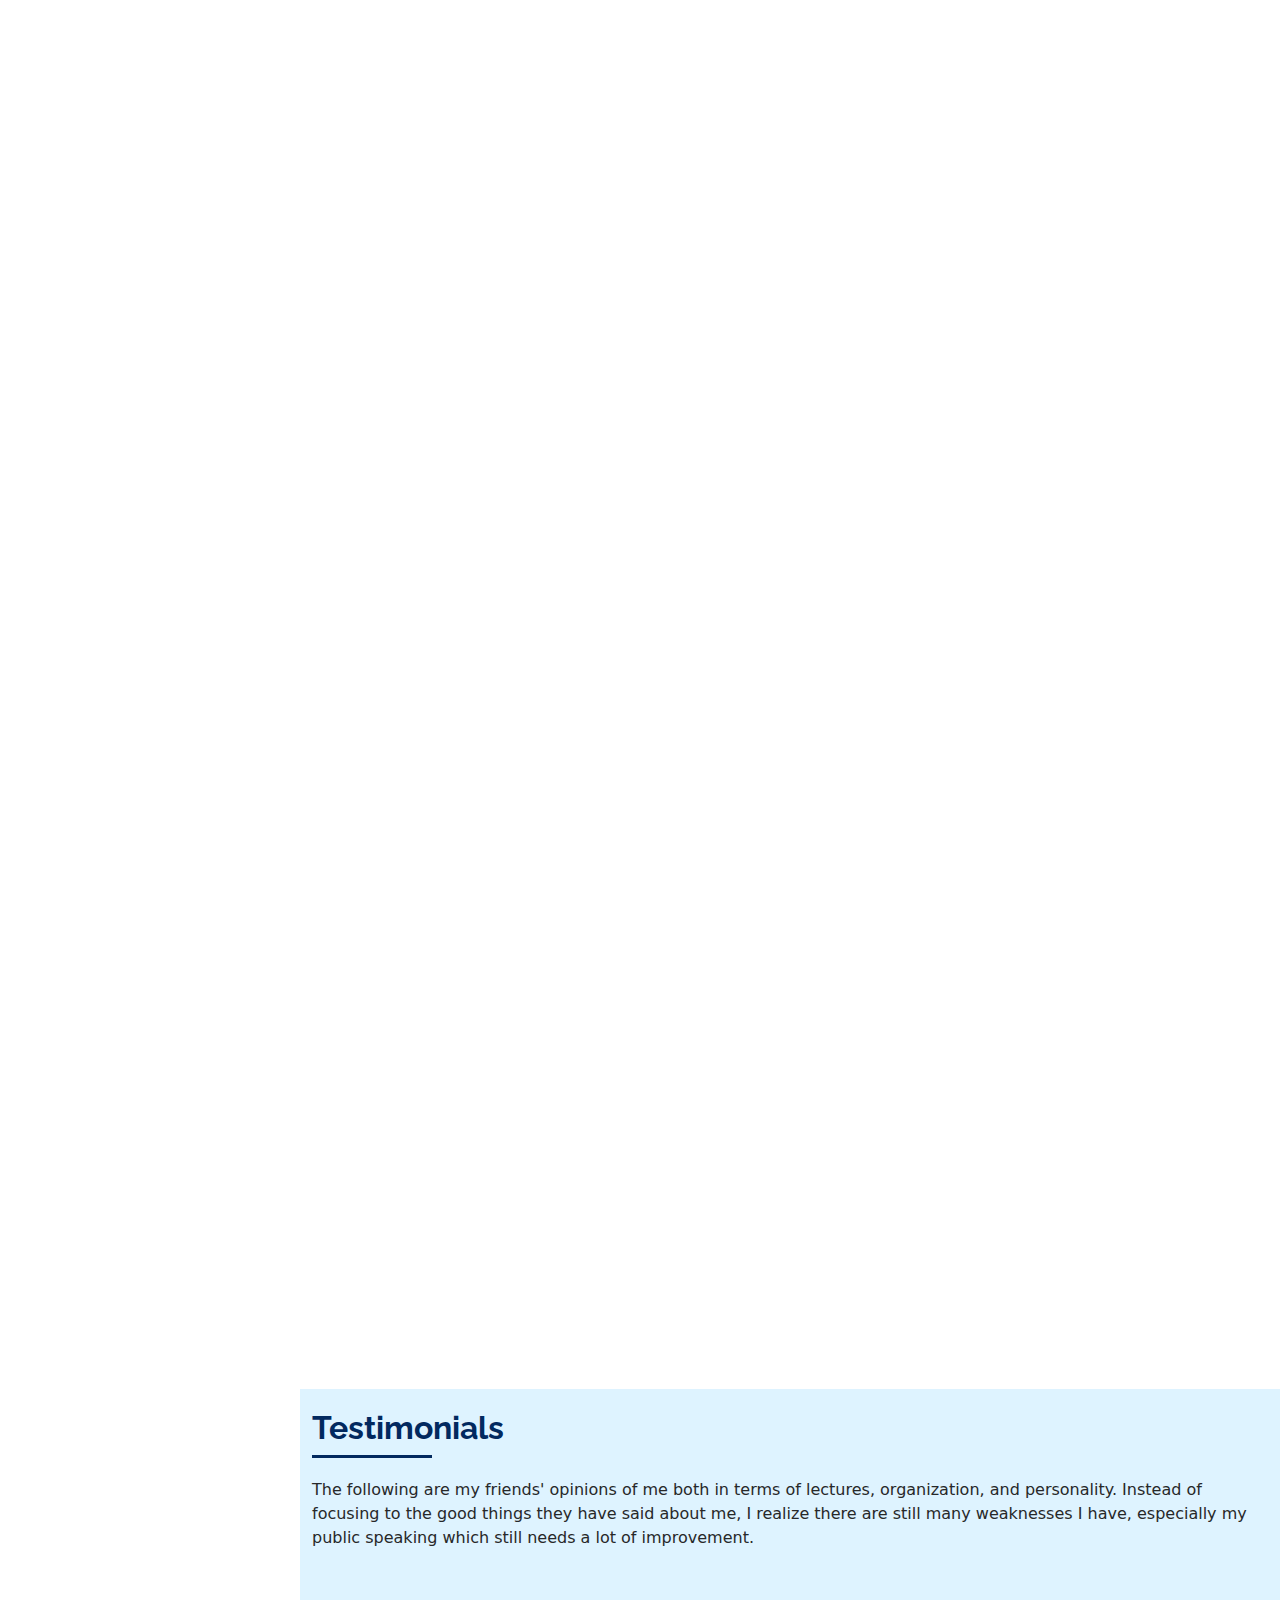
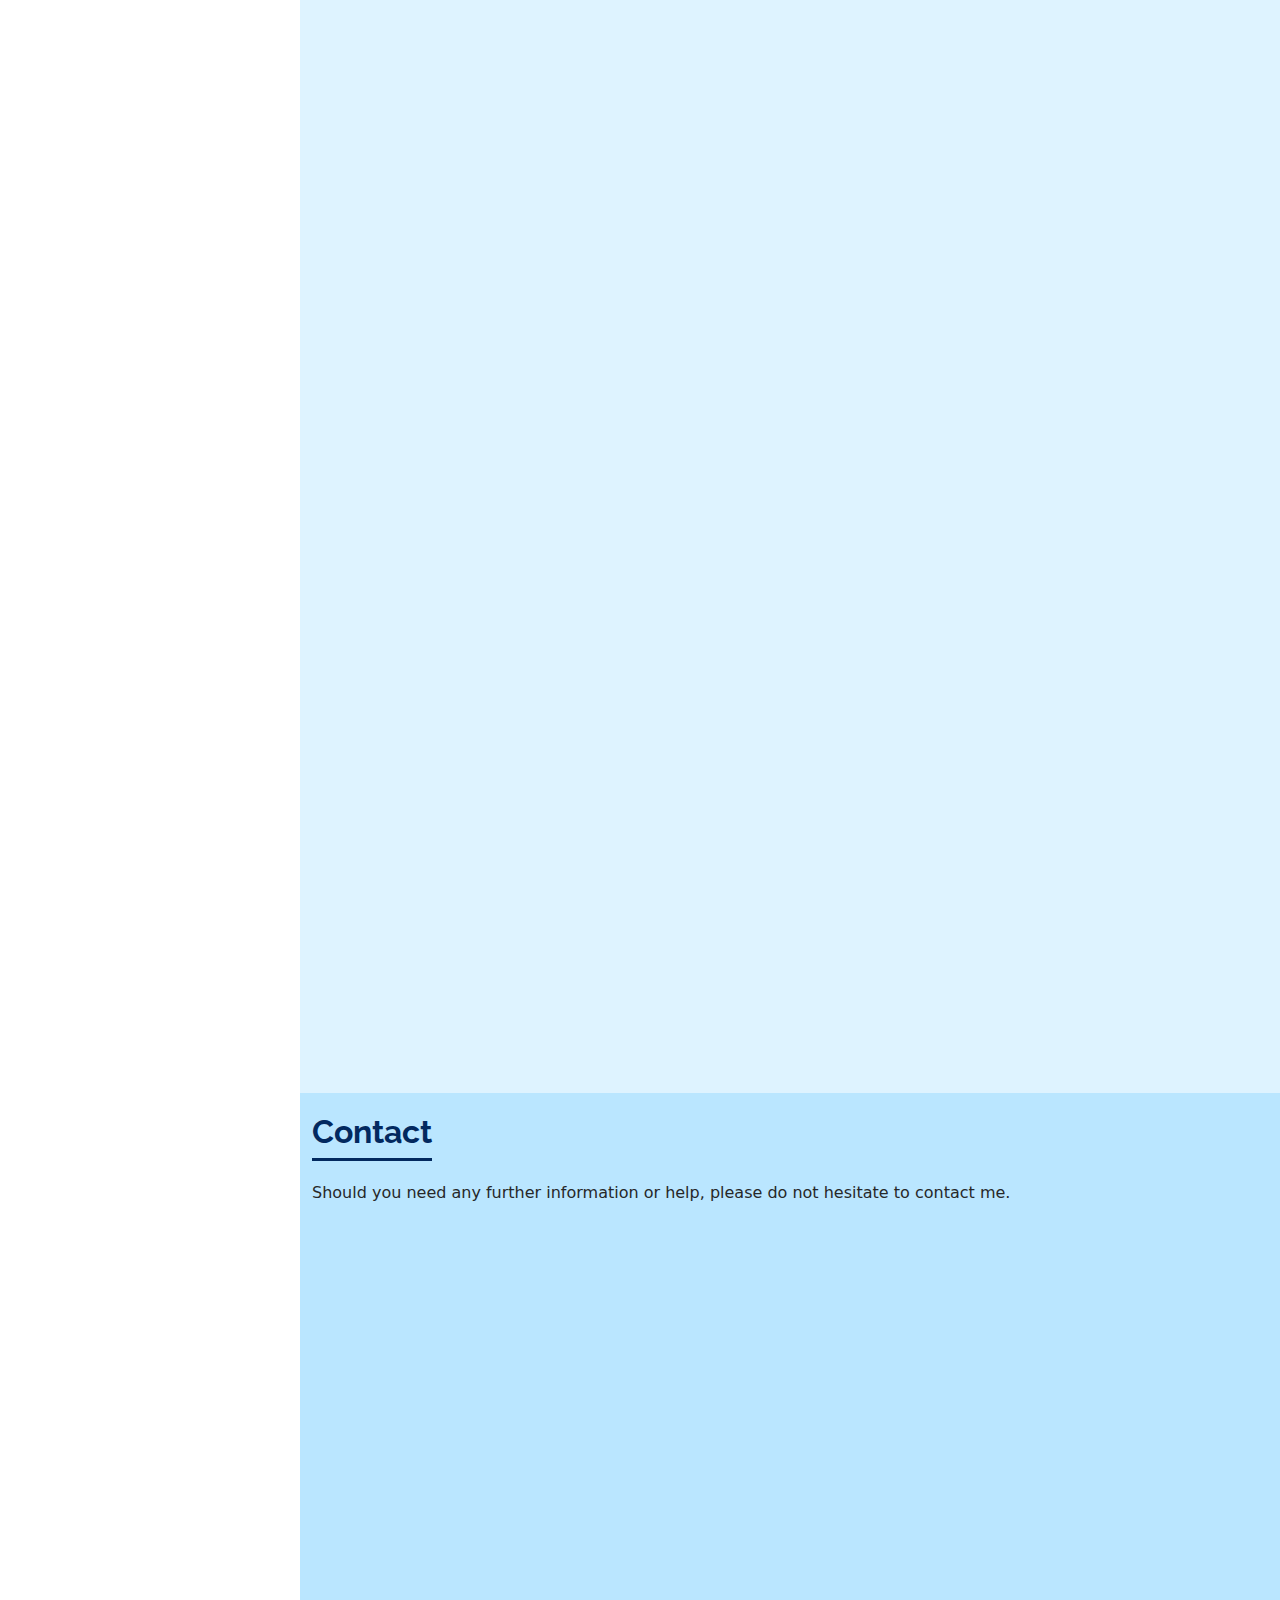
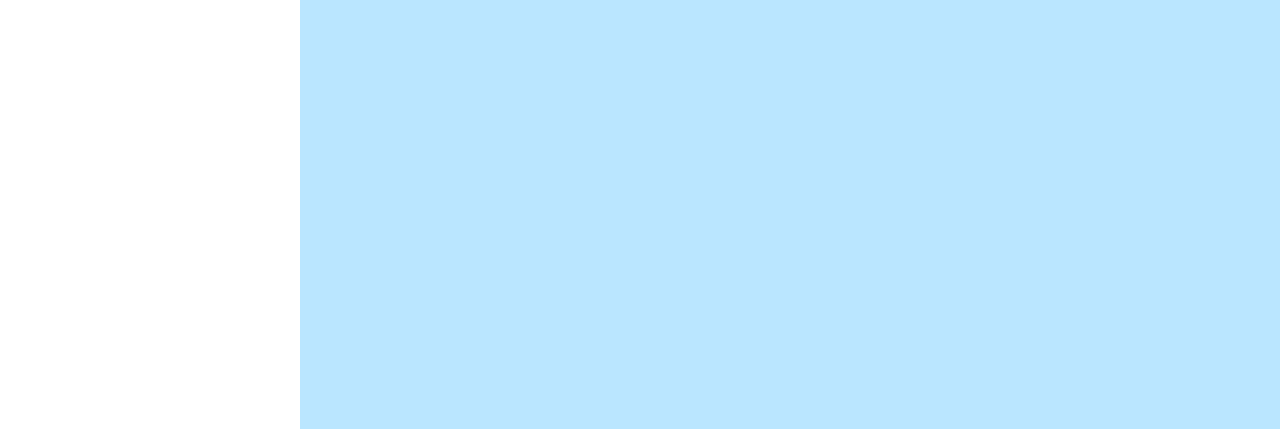
==== commit 5a6bfc63: "Add files via upload" ====
--- a/index.html
+++ b/index.html
@@ -10,7 +10,7 @@
   <meta content="" name="keywords">
 
   <!-- Favicons -->
-  <link href="assets/img/foto nikah.jpg" rel="icon">
+  <link href="assets/img/Foto nikah.jpg" rel="icon">
   <link href="assets/img/apple-touch-icon.png" rel="apple-touch-icon">
 
   <!-- Google Fonts -->
--- a/assets/css/style.css
+++ b/assets/css/style.css
@@ -9,7 +9,7 @@
 # General
 --------------------------------------------------------------*/
 body {
-  font-family: "Open Sans", sans-serif;
+  
   color: #272829;
 }
 
@@ -240,6 +240,7 @@
   font-weight: 700;
   line-height: 56px;
   color: #fff;
+  text-align:center;
 }
 
 #hero p {
@@ -247,6 +248,7 @@
   margin-bottom: 50px;
   font-size: 20px;
   font-family: "Poppins", sans-serif;
+    text-align:center;
 }
 
 #hero p span {
@@ -278,23 +280,47 @@
 # Sections General
 --------------------------------------------------------------*/
 section {
-  padding: 60px 0;
+  padding: 20px 0;
   overflow: hidden;
-}
-
-.section-bg {
-  background: #f5f8fd;
-}
-
-.section-title {
-  padding-bottom: 30px;
+}
+
+.section-bg {
+    background: #BAE6FF;
+    background-size: cover;
+}
+
+.section-bg1 {
+    background: #C9EBFF;
+    background-size: cover;
+}
+
+.section-bg2 {
+    background: #DEF3FF;
+    background-size: cover;
+}
+.section-bg3 {
+    background: #EFFAFF;
+    background-size: cover;
+}
+
+.section-bg4 {
+    background: #fff;
+    background-size: cover;
+}
+.section-bg5 {
+    background: #DEF3FF top center;
+    background-size: cover;
+}
+
+.section-title {
+    padding-bottom: 30px;
 }
 
 .section-title h2 {
   font-size: 32px;
   font-weight: bold;
   margin-bottom: 20px;
-  padding-bottom: 20px;
+  padding-bottom: 10px;
   position: relative;
   color: #02295f;
 }
@@ -355,7 +381,7 @@
 # Facts
 --------------------------------------------------------------*/
 .facts {
-  padding-bottom: 30px;
+  padding-bottom: 10px;
 }
 
 .facts .count-box {
@@ -437,18 +463,20 @@
   width: 1px;
   height: 10px;
   transition: .9s;
-  background-color: #00a09d;
+  background-color: #007acc;
 }
 
 /*--------------------------------------------------------------
 # Resume
---------------------------------------------------------------*/
-.resume .resume-title {
-  font-size: 26px;
-  font-weight: 700;
-  margin-top: 10px;
-  margin-bottom: 10px;
-  color: #03928f;
+--------------------------------------------------------------*/
+.resume .resume-title {
+    font-size: 24px;
+    font-weight: 700;
+    margin-top: 10px;
+    margin-bottom: 10px;
+    margin-left: 10px;
+    color: #02295f;
+    background: #CBEDFF;
 }
 
 .resume .resume-item {
@@ -747,7 +775,6 @@
 .testimonials .testimonial-item h4 {
   font-size: 14px;
   color: #999;
-  margin: 0;
 }
 
 .testimonials .testimonial-item .quote-icon-left, .testimonials .testimonial-item .quote-icon-right {
@@ -770,8 +797,8 @@
 
 .testimonials .testimonial-item p {
   font-style: italic;
-  font-size: 13px;
-  margin: 0 15px 15px 15px;
+  font-size: 14px;
+  margin: 0 20px 30px 20px;
   padding: 20px;
   background: #fff;
   position: relative;
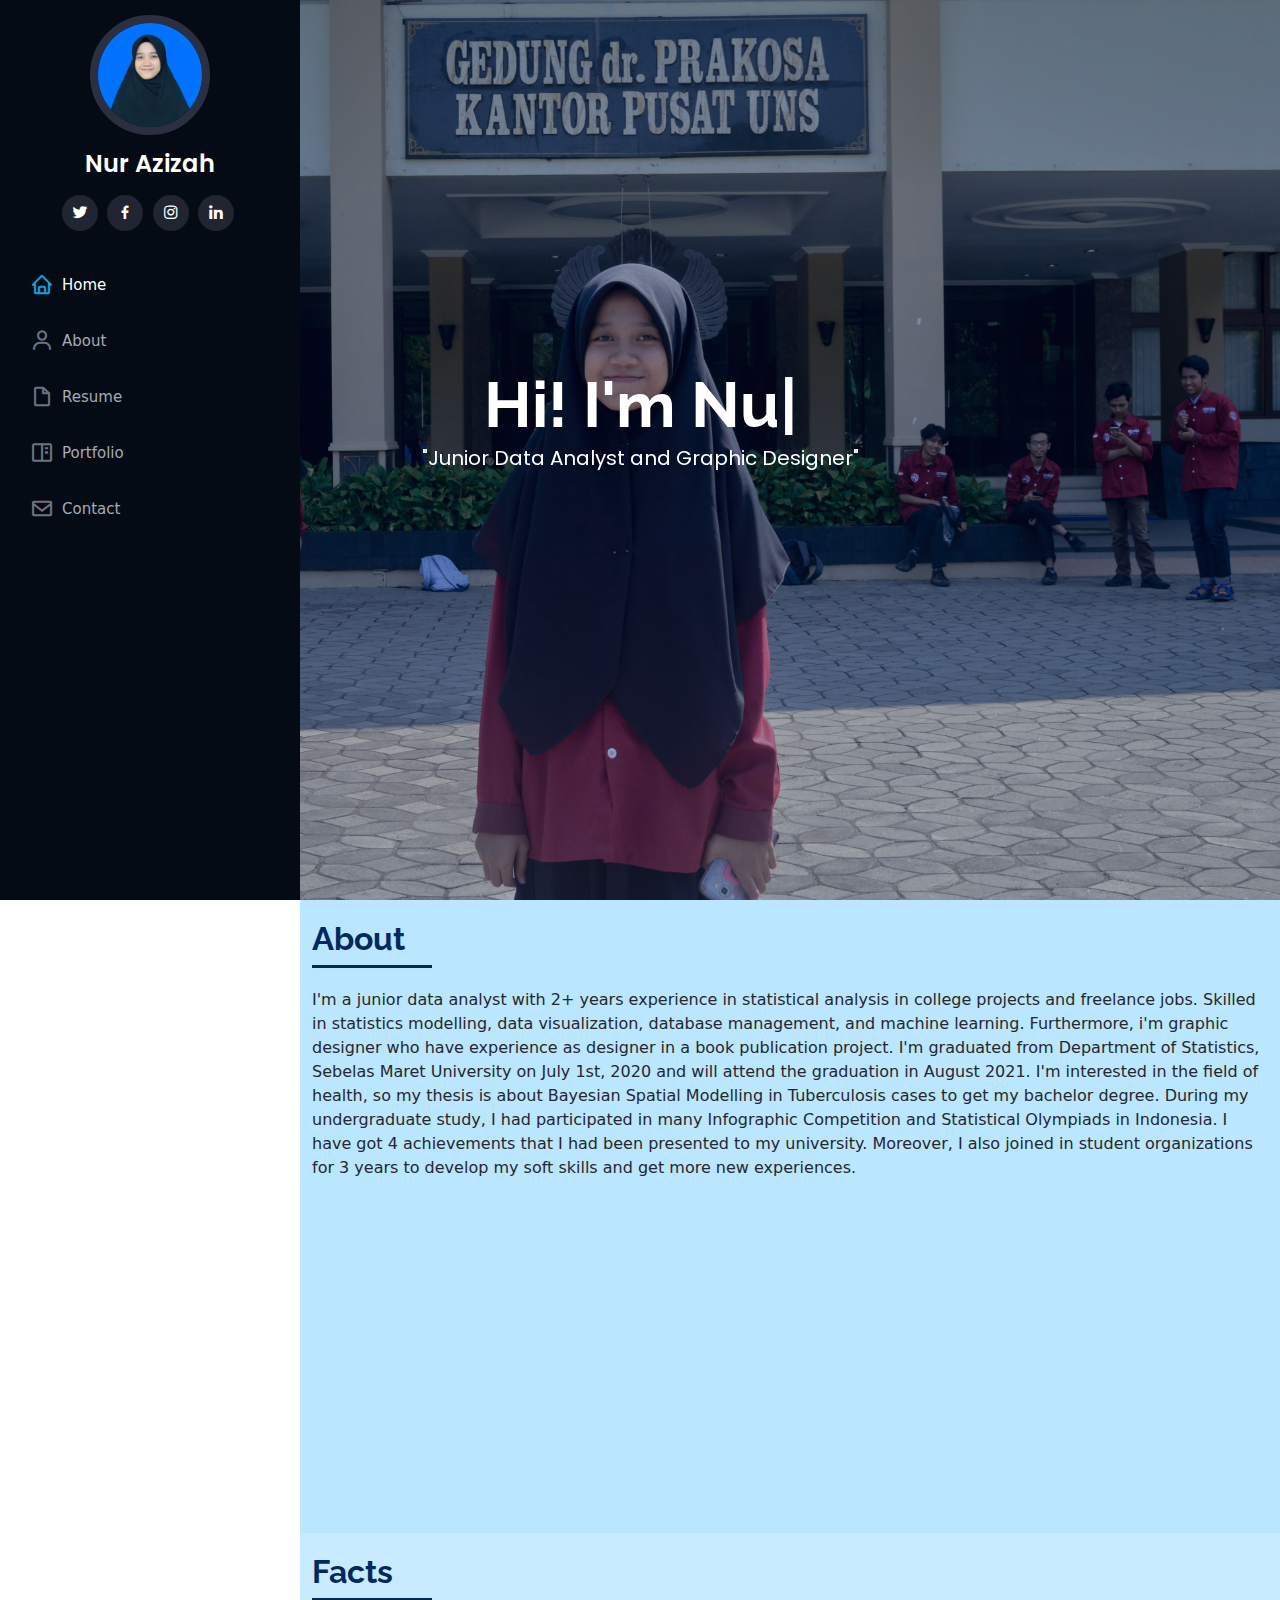
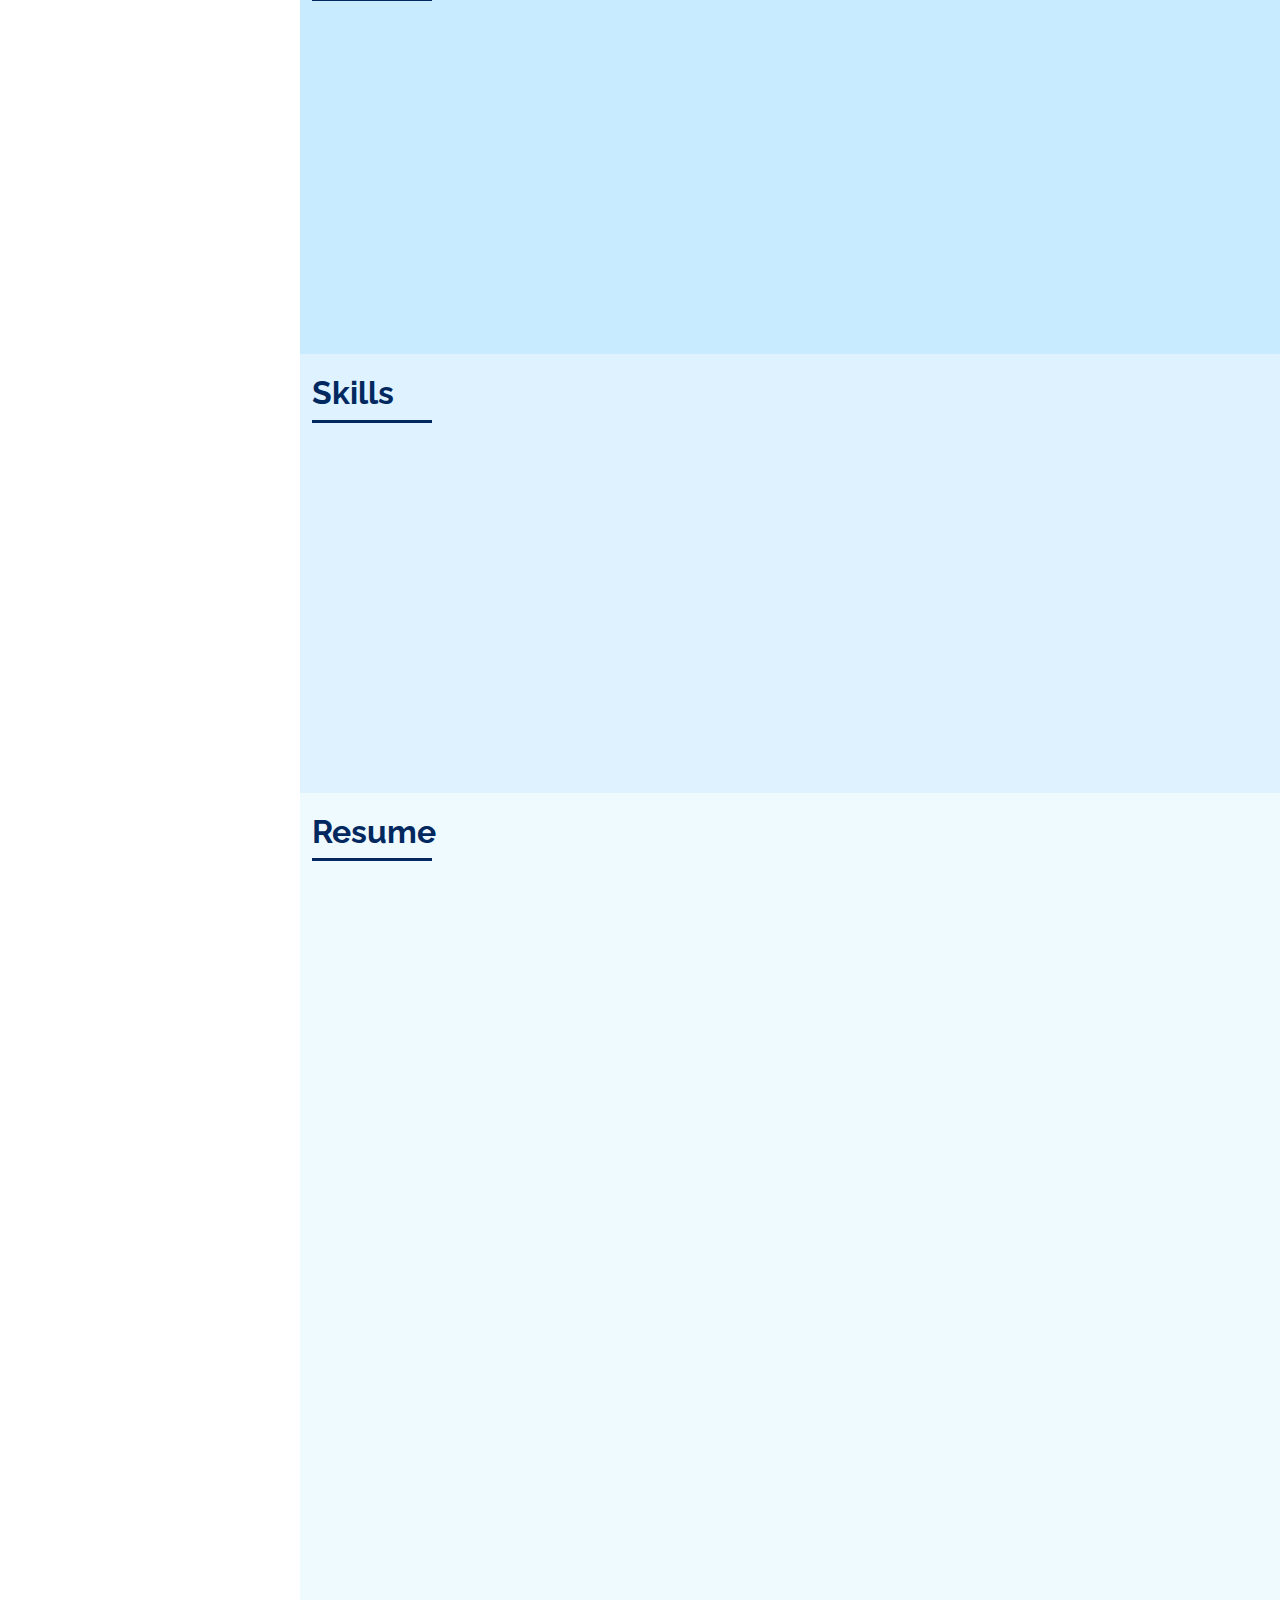
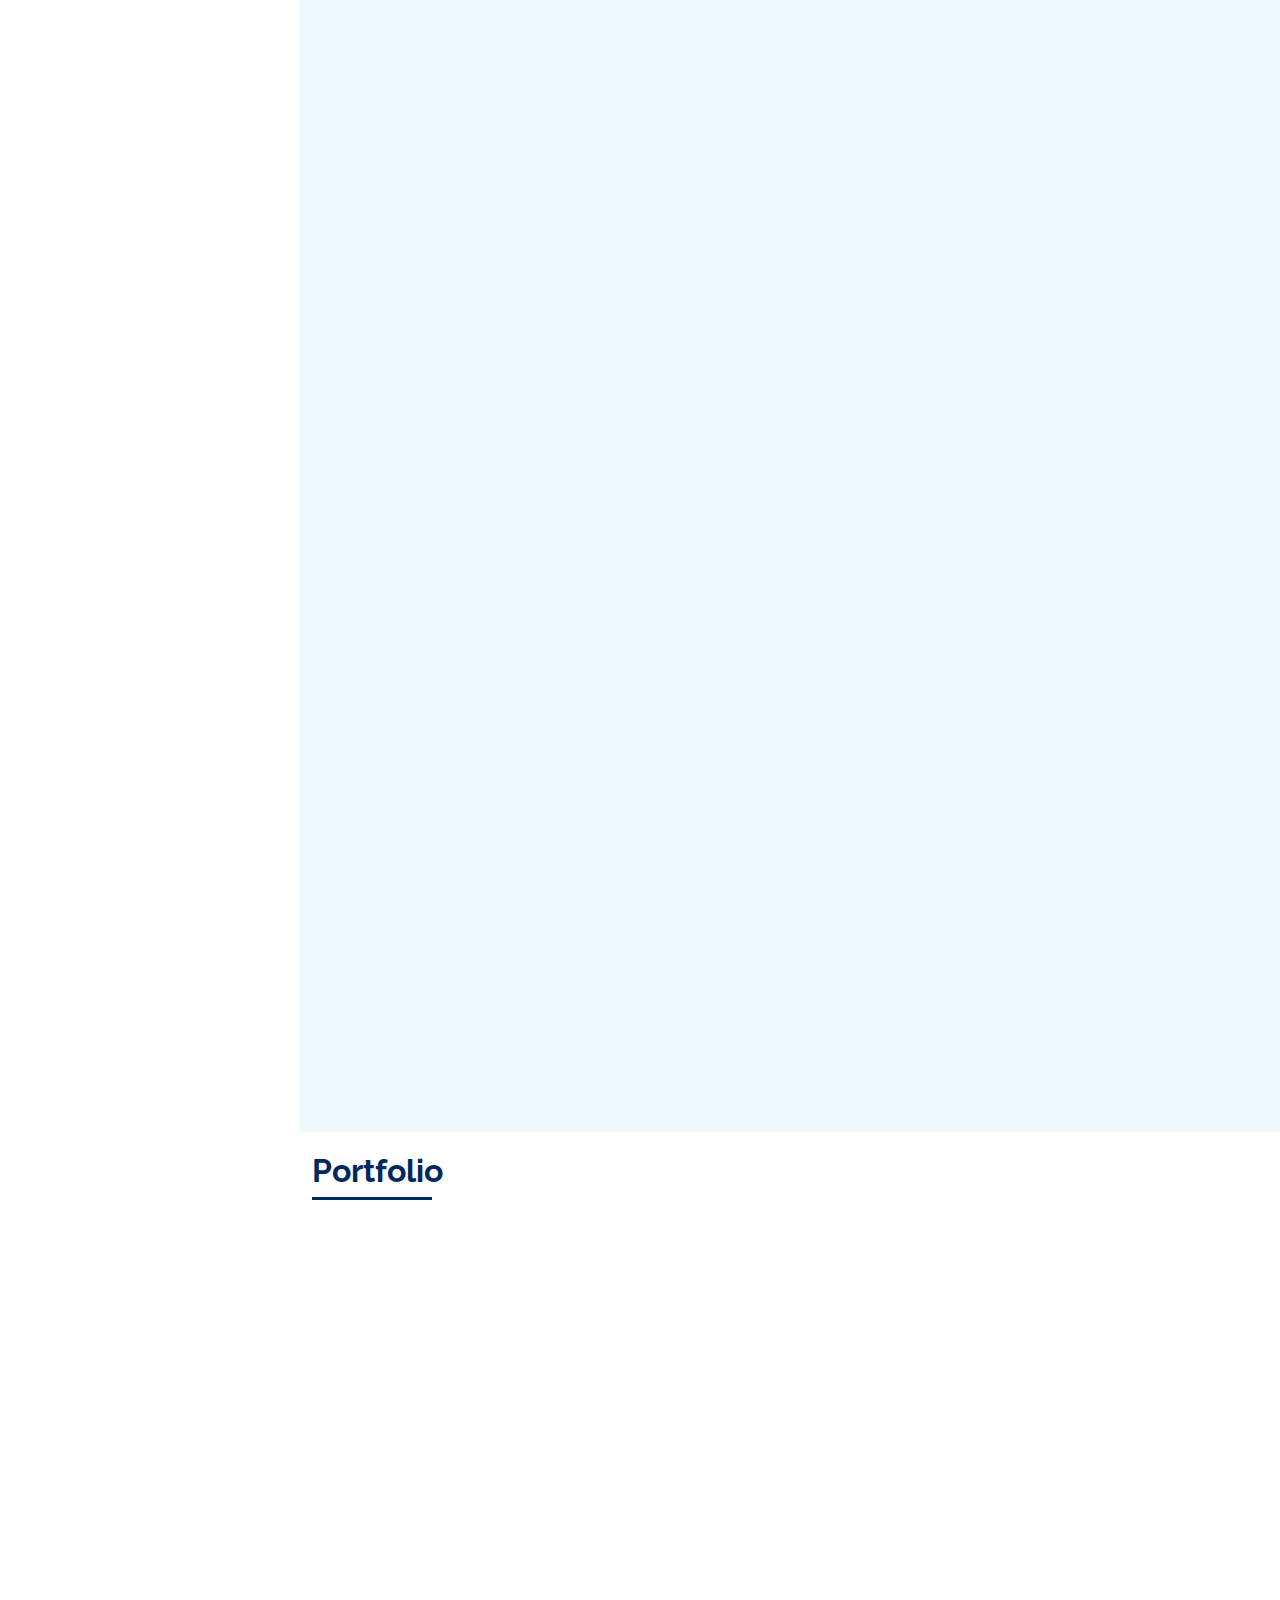
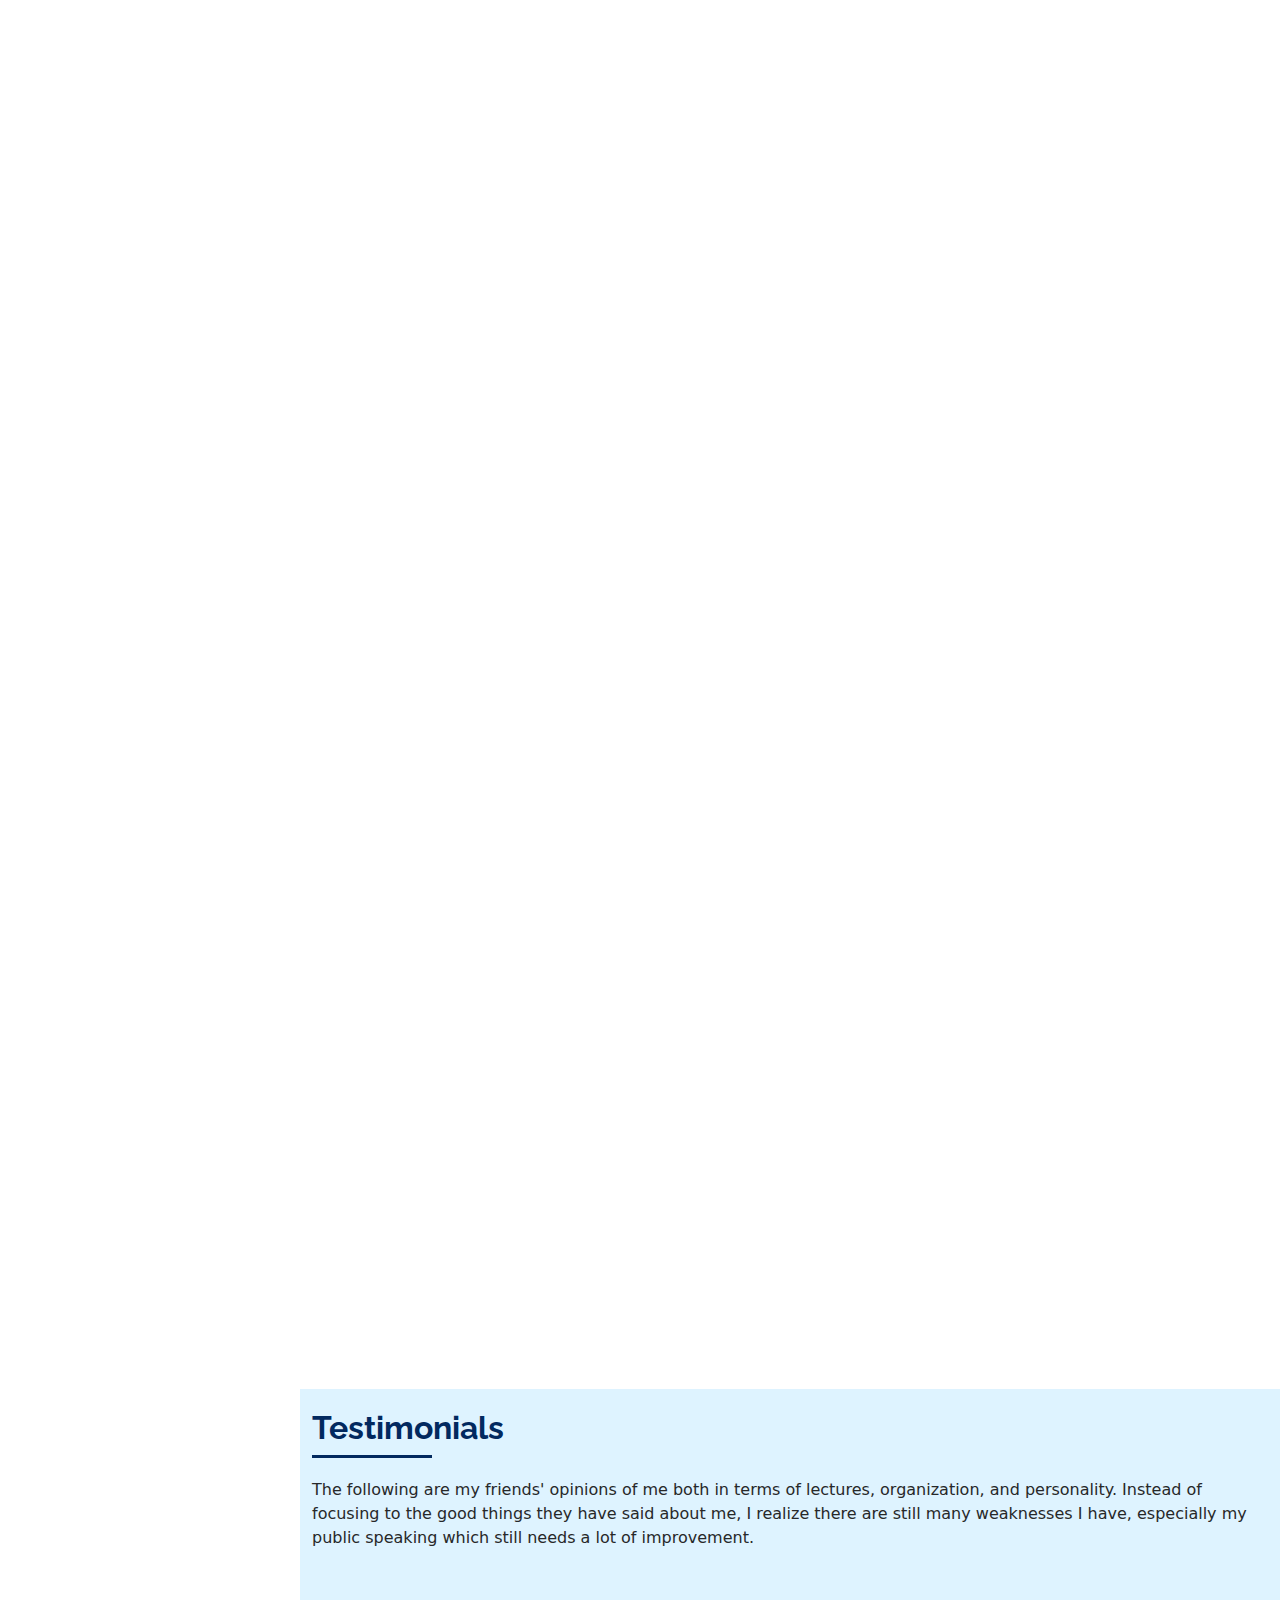
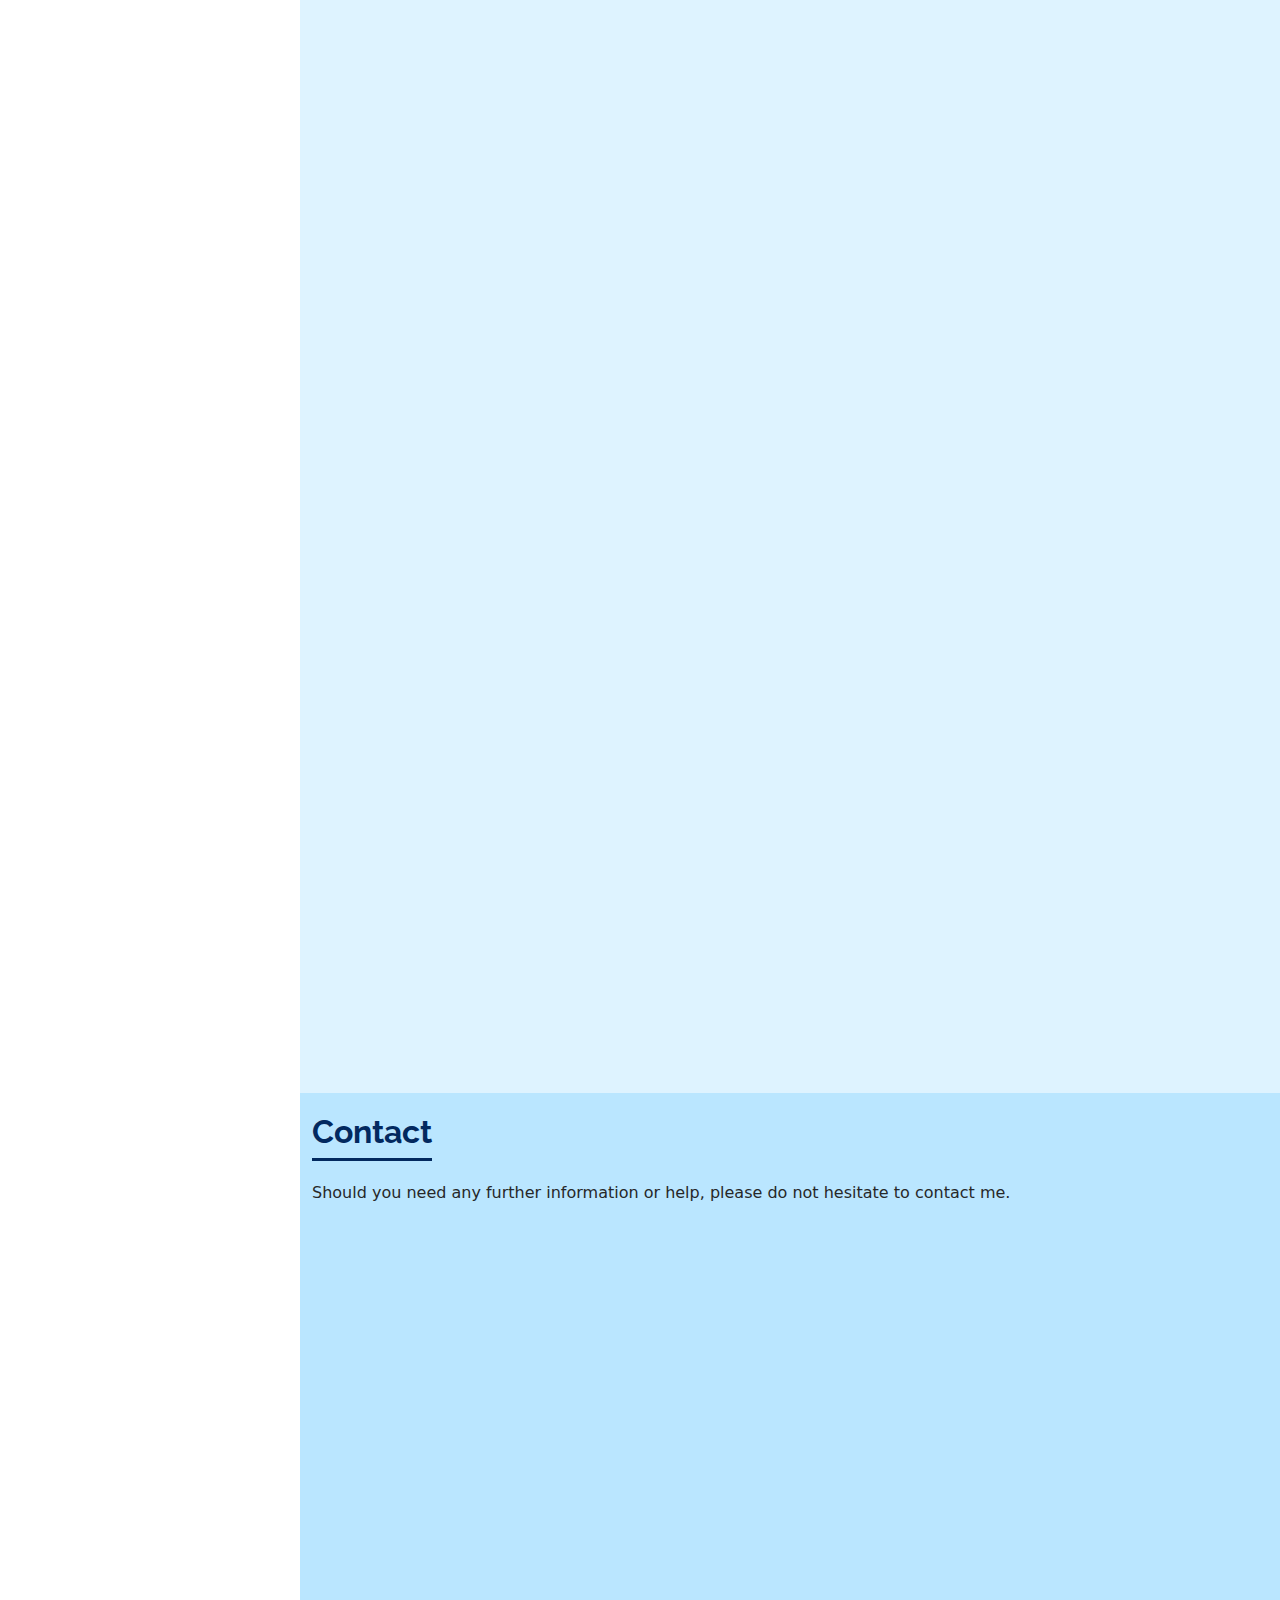
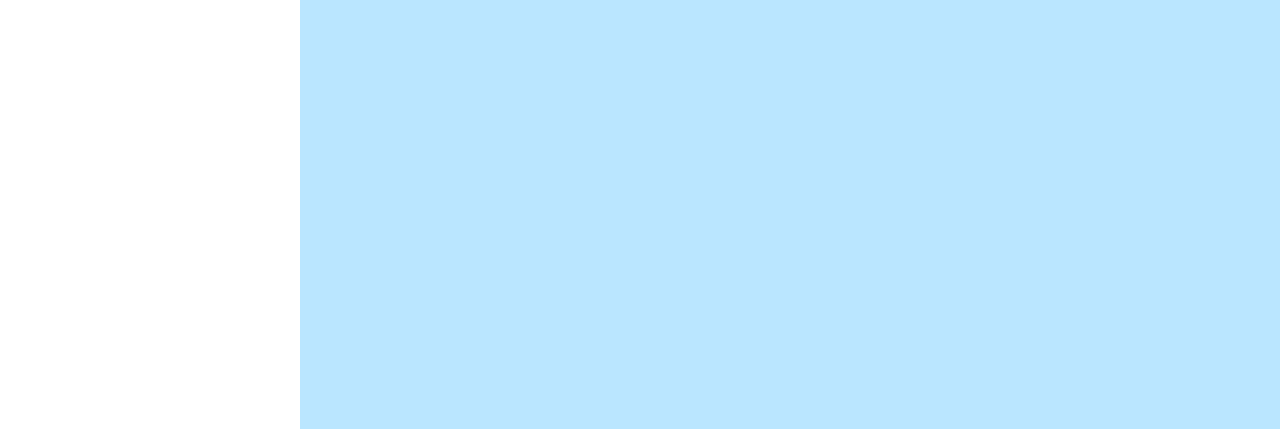
==== commit 2eafa81b: "Update index.html" ====
--- a/index.html
+++ b/index.html
@@ -5,7 +5,7 @@
   <meta charset="utf-8">
   <meta content="width=device-width, initial-scale=1.0" name="viewport">
 
-  <title>Nur Azizah's Portofolio</title>
+  <title>Nur Azizah</title>
   <meta content="" name="description">
   <meta content="" name="keywords">
 
@@ -929,4 +929,4 @@
 
 </body>
 
-</html>+</html>
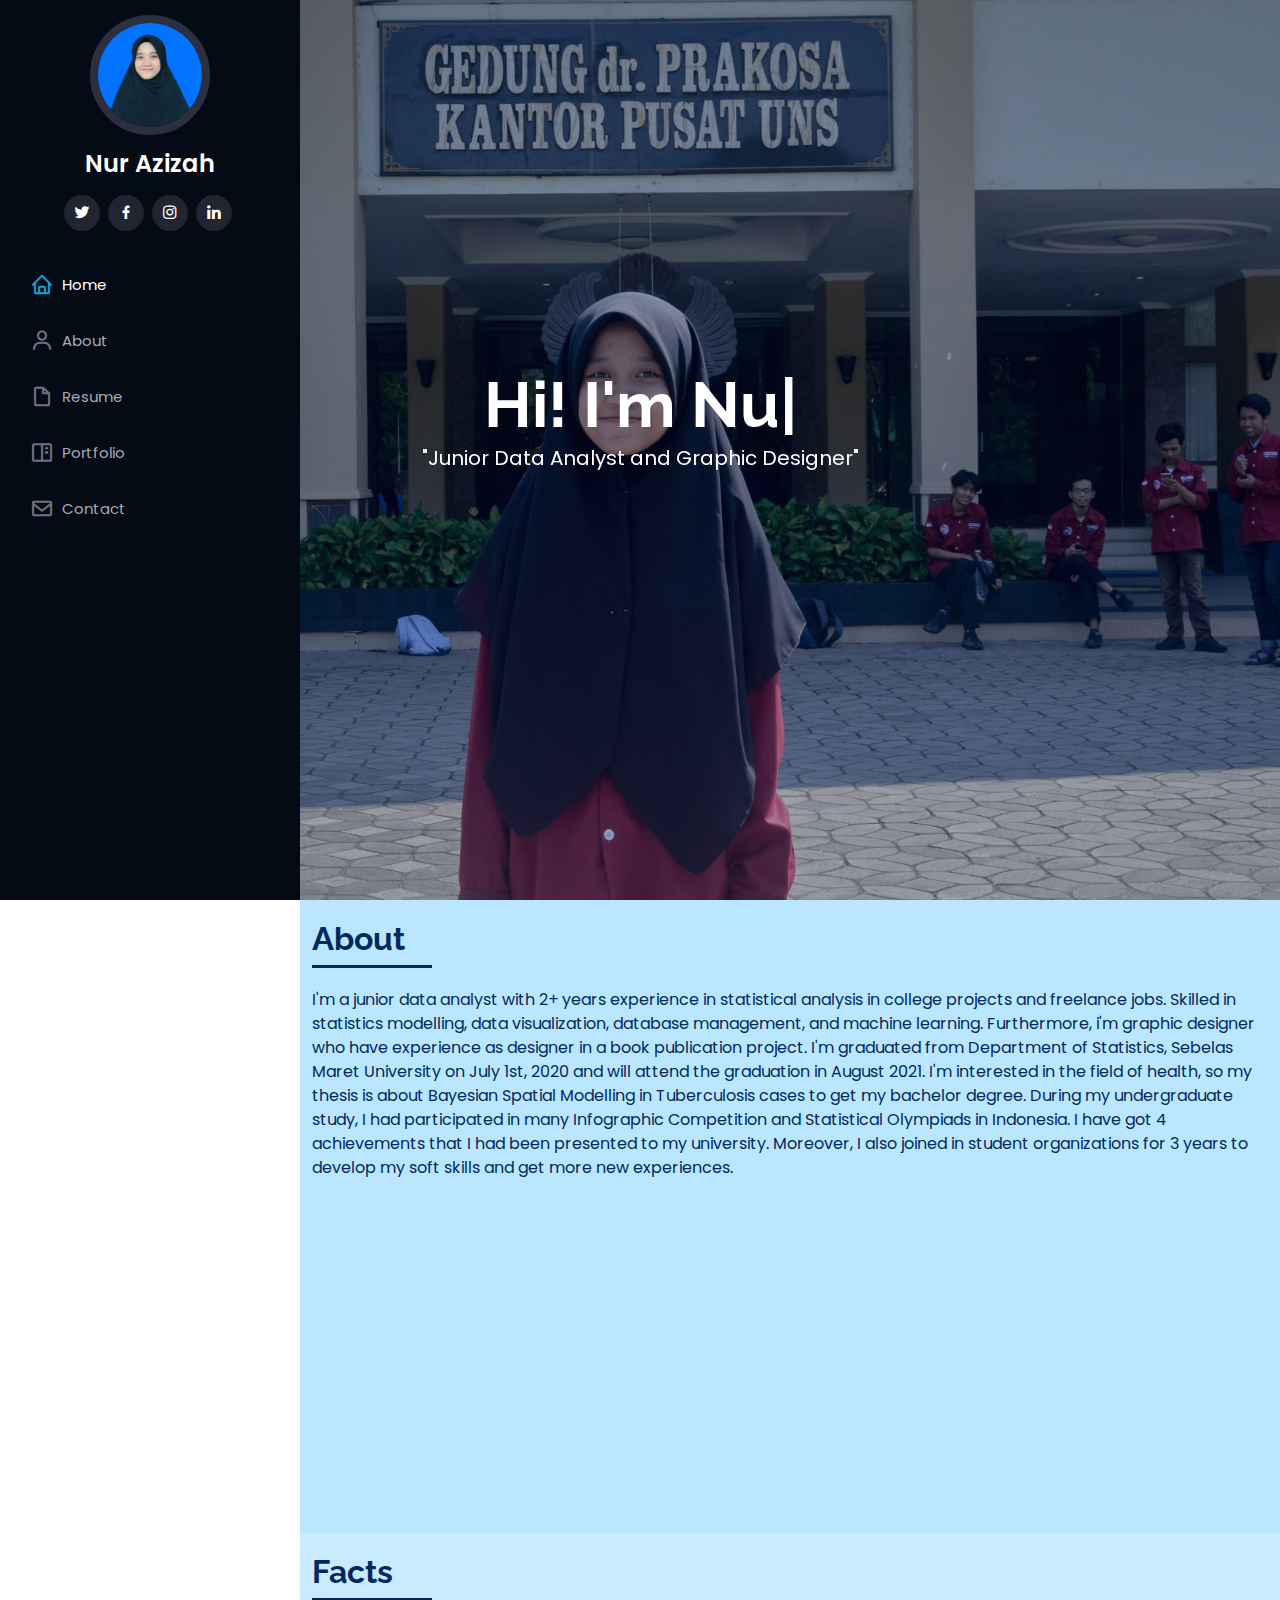
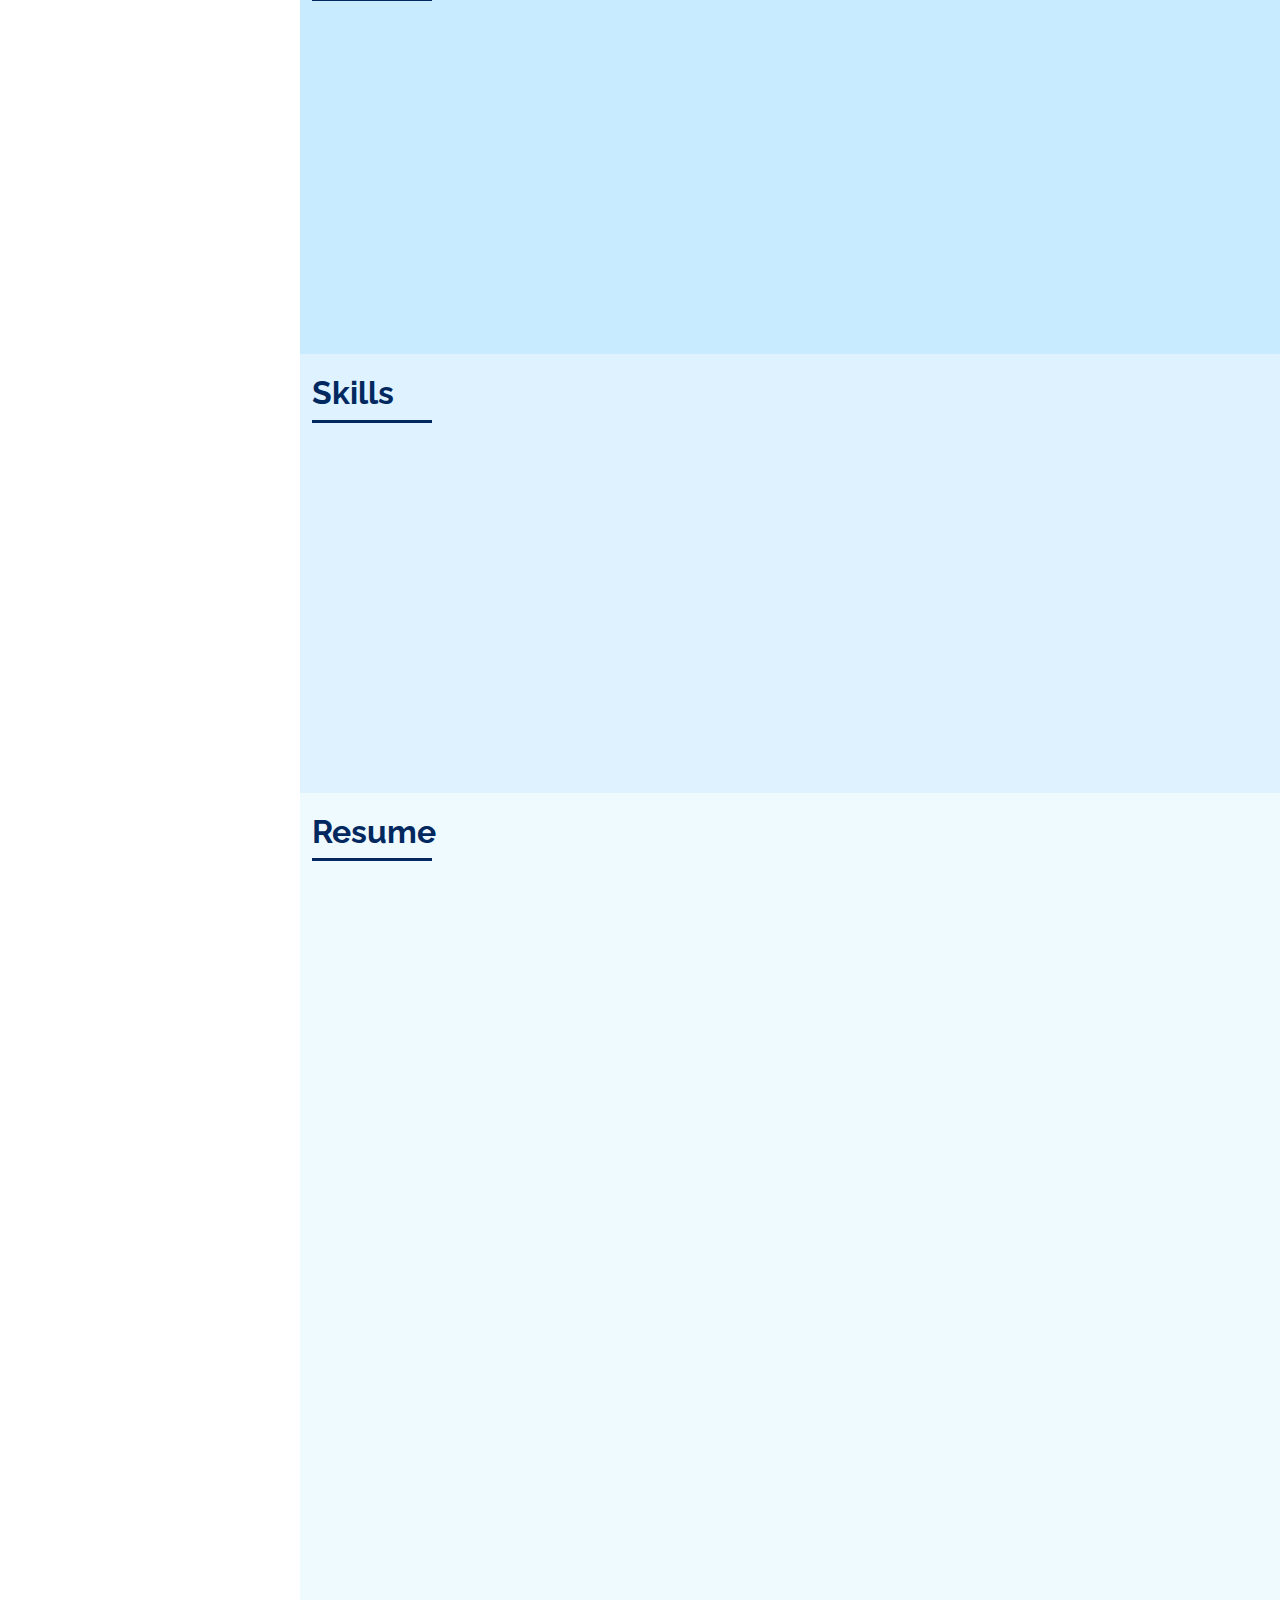
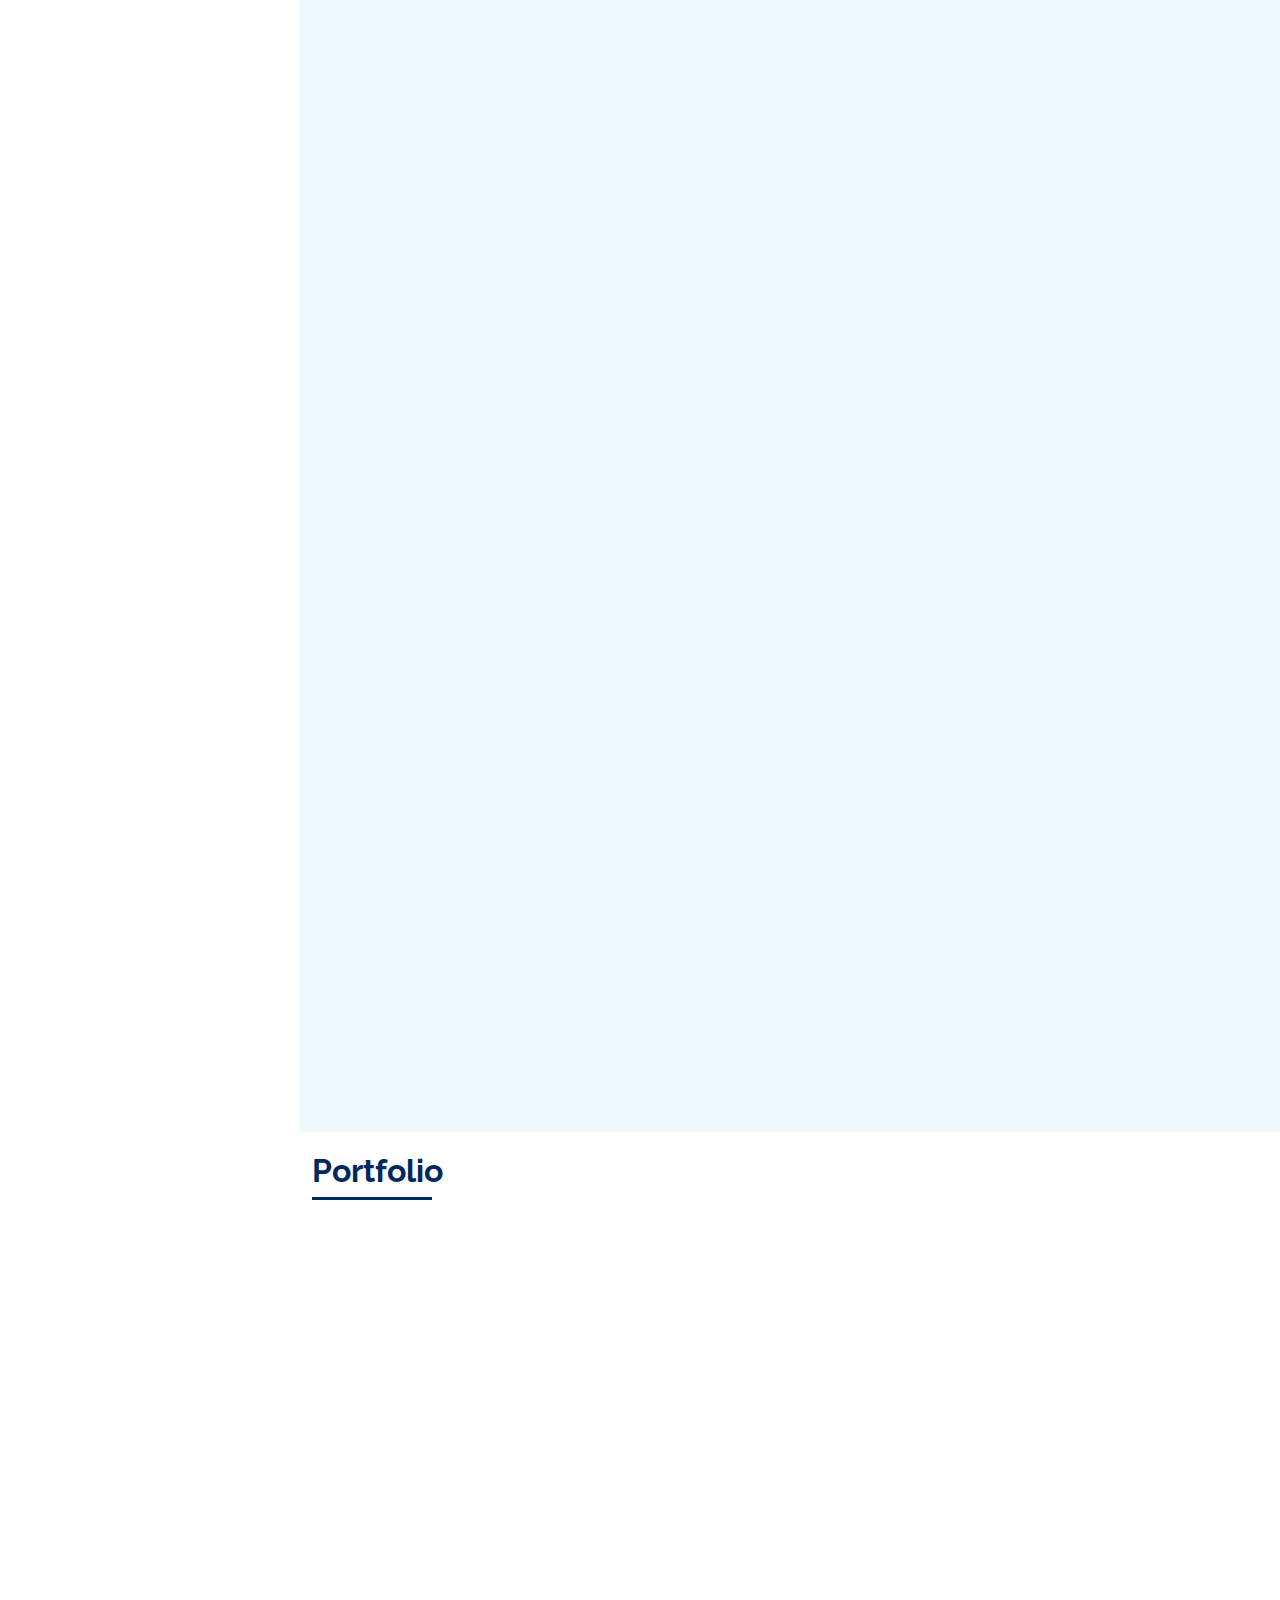
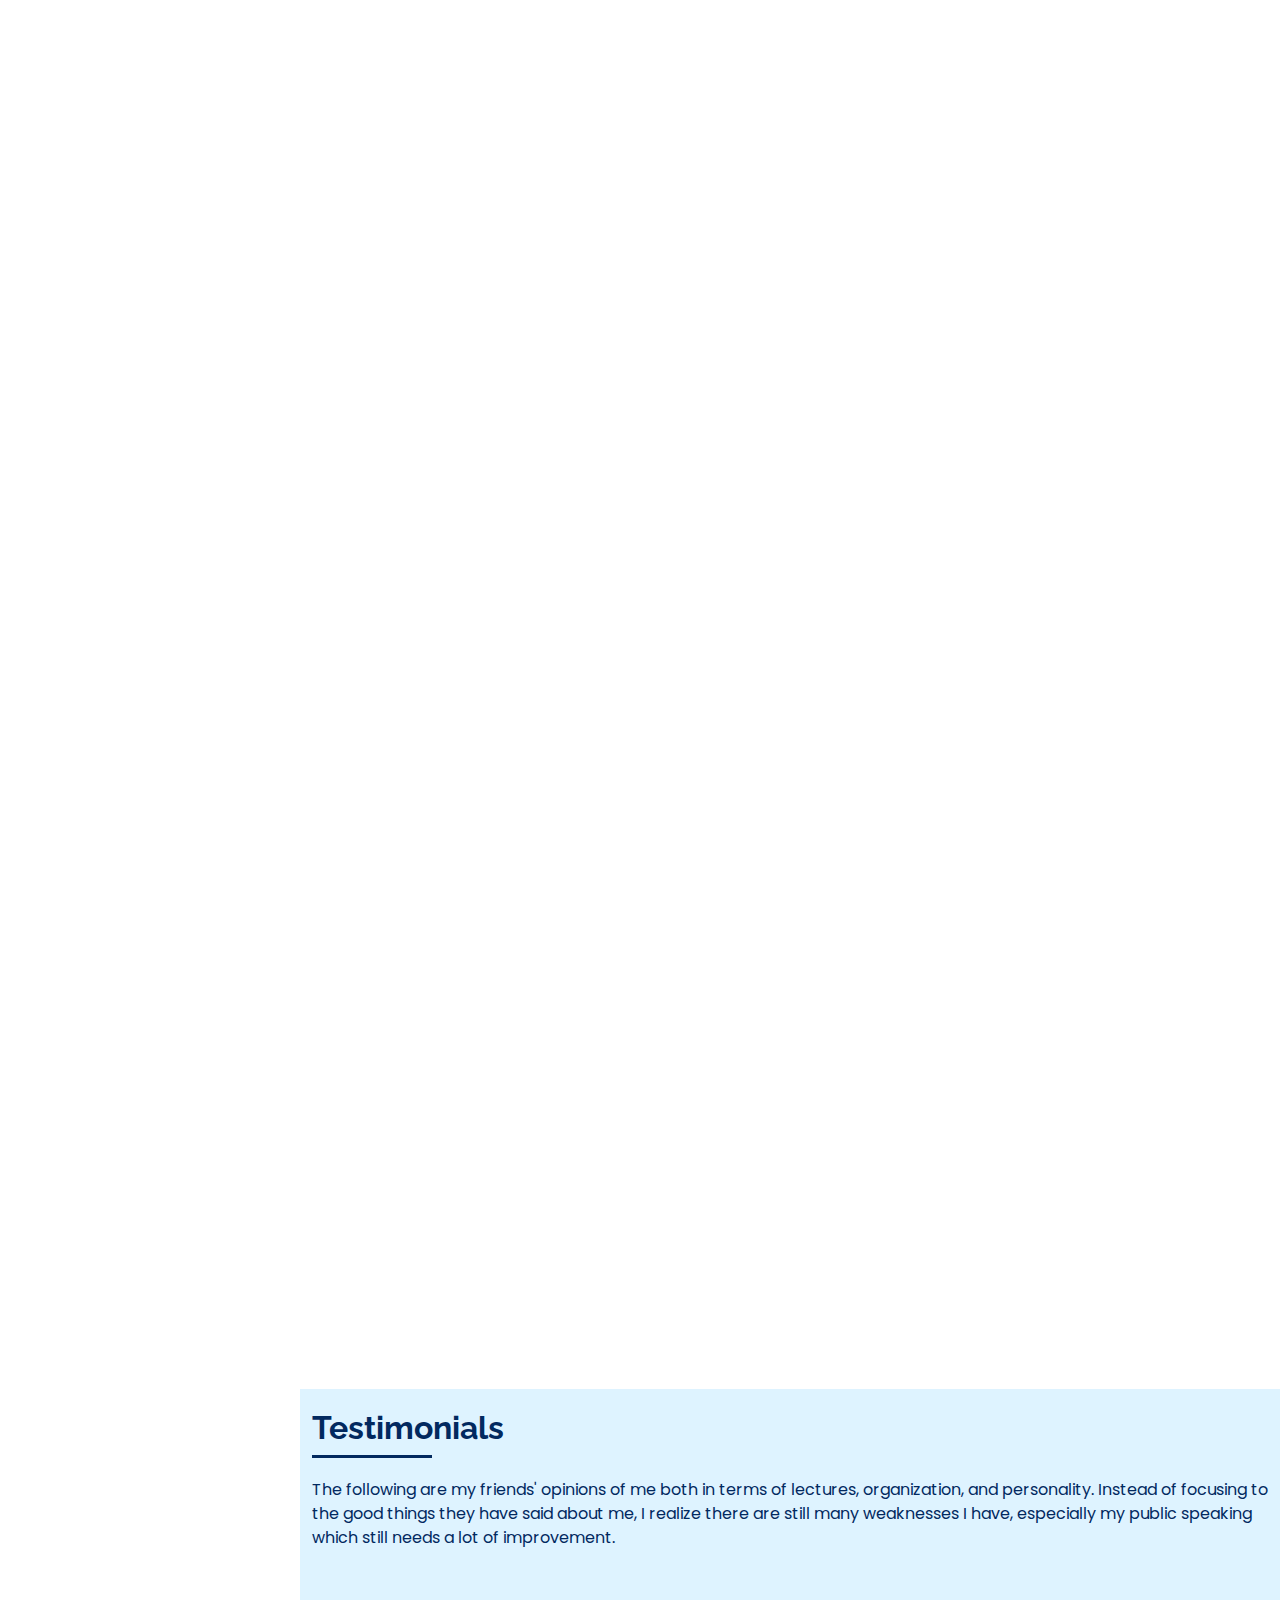
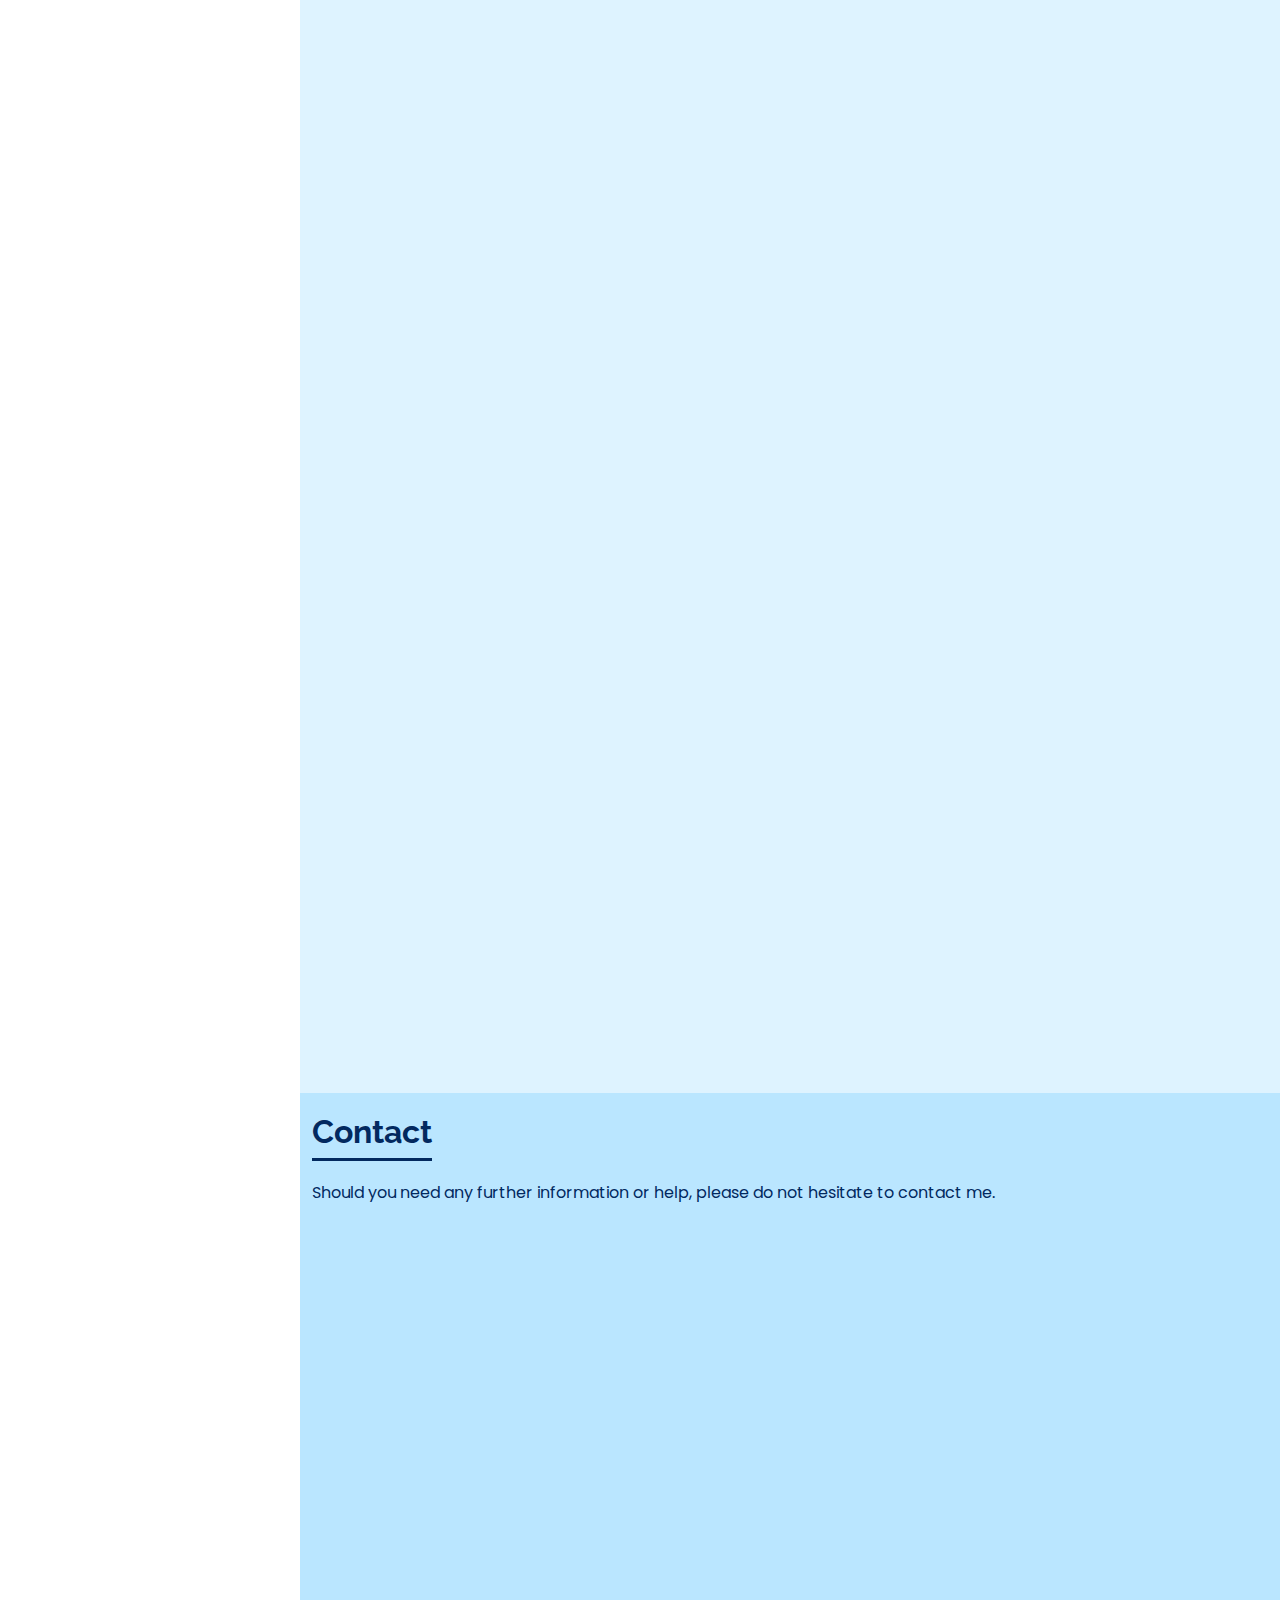
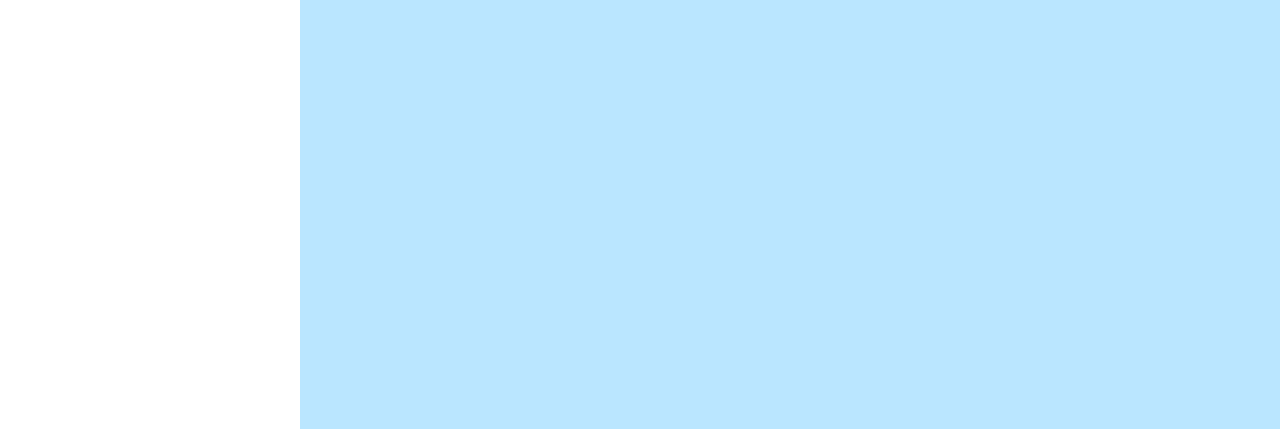
==== commit 0f419e67: "Update index.html" ====
--- a/index.html
+++ b/index.html
@@ -436,7 +436,7 @@
             <ul id="portfolio-flters">
               <li data-filter="*" class="filter-active">All</li>
               <li data-filter=".filter-app">Data Analysis</li>
-              <li data-filter=".filter-card">Design Graphic</li>
+              <li data-filter=".filter-card">Graphic Design</li>
               <li data-filter=".filter-ilus">Digital Ilustration</li>
               <li data-filter=".filter-web">Video/Animation</li>
             </ul>
--- a/assets/css/style.css
+++ b/assets/css/style.css
@@ -7,281 +7,281 @@
 
 /*--------------------------------------------------------------
 # General
---------------------------------------------------------------*/
-body {
-  
-  color: #272829;
-}
-
-a {
-  color: #149ddd;
-  text-decoration: none;
-}
-
-a:hover {
-  color: #37b3ed;
-  text-decoration: none;
-}
-
-h1, h2, h3, h4, h5, h6 {
-  font-family: "Raleway", sans-serif;
-}
-
+--------------------------------------------------------------*/
+body {
+  font-family: "Poppins", sans-serif;
+  color: #02295f;
+}
+
+a {
+  color: #149ddd;
+  text-decoration: none;
+}
+
+a:hover {
+  color: #37b3ed;
+  text-decoration: none;
+}
+
+h1, h2, h3, h4, h5, h6 {
+  font-family: "Raleway", sans-serif;
+}
+
 /*--------------------------------------------------------------
 # Back to top button
---------------------------------------------------------------*/
-.back-to-top {
-  position: fixed;
-  visibility: hidden;
-  opacity: 0;
-  right: 15px;
-  bottom: 15px;
-  z-index: 996;
-  background: #149ddd;
-  width: 40px;
-  height: 40px;
-  border-radius: 50px;
-  transition: all 0.4s;
-}
-
-.back-to-top i {
-  font-size: 28px;
-  color: #fff;
-  line-height: 0;
-}
-
-.back-to-top:hover {
-  background: #2eafec;
-  color: #fff;
-}
-
-.back-to-top.active {
-  visibility: visible;
-  opacity: 1;
-}
-
+--------------------------------------------------------------*/
+.back-to-top {
+  position: fixed;
+  visibility: hidden;
+  opacity: 0;
+  right: 15px;
+  bottom: 15px;
+  z-index: 996;
+  background: #149ddd;
+  width: 40px;
+  height: 40px;
+  border-radius: 50px;
+  transition: all 0.4s;
+}
+
+.back-to-top i {
+  font-size: 28px;
+  color: #fff;
+  line-height: 0;
+}
+
+.back-to-top:hover {
+  background: #2eafec;
+  color: #fff;
+}
+
+.back-to-top.active {
+  visibility: visible;
+  opacity: 1;
+}
+
 /*--------------------------------------------------------------
 # Header
---------------------------------------------------------------*/
-#header {
-  position: fixed;
-  top: 0;
-  left: 0;
-  bottom: 0;
-  width: 300px;
-  transition: all ease-in-out 0.5s;
-  z-index: 9997;
-  transition: all 0.5s;
-  padding: 0 15px;
-  background: #040b14;
-  overflow-y: auto;
-}
-
-#header .profile img {
-  margin: 15px auto;
-  display: block;
-  width: 120px;
-  border: 8px solid #2c2f3f;
-}
-
-#header .profile h1 {
-  font-size: 24px;
-  margin: 0;
-  padding: 0;
-  font-weight: 600;
-  -moz-text-align-last: center;
-  text-align-last: center;
-  font-family: "Poppins", sans-serif;
-}
-
-#header .profile h1 a, #header .profile h1 a:hover {
-  color: #fff;
-  text-decoration: none;
-}
-
-#header .profile .social-links a {
-  font-size: 18px;
-  display: inline-block;
-  background: #212431;
-  color: #fff;
-  line-height: 1;
-  padding: 8px 0;
-  margin-right: 4px;
-  border-radius: 50%;
-  text-align: center;
-  width: 36px;
-  height: 36px;
-  transition: 0.3s;
-}
-
-#header .profile .social-links a:hover {
-  background: #149ddd;
-  color: #fff;
-  text-decoration: none;
-}
-
-#main {
-  margin-left: 300px;
-}
-
-@media (max-width: 1199px) {
-  #header {
-    left: -300px;
-  }
-  #main {
-    margin-left: 0;
-  }
-}
-
+--------------------------------------------------------------*/
+#header {
+  position: fixed;
+  top: 0;
+  left: 0;
+  bottom: 0;
+  width: 300px;
+  transition: all ease-in-out 0.5s;
+  z-index: 9997;
+  transition: all 0.5s;
+  padding: 0 15px;
+  background: #040b14;
+  overflow-y: auto;
+}
+
+#header .profile img {
+  margin: 15px auto;
+  display: block;
+  width: 120px;
+  border: 8px solid #2c2f3f;
+}
+
+#header .profile h1 {
+  font-size: 24px;
+  margin: 0;
+  padding: 0;
+  font-weight: 600;
+  -moz-text-align-last: center;
+  text-align-last: center;
+  font-family: "Poppins", sans-serif;
+}
+
+#header .profile h1 a, #header .profile h1 a:hover {
+  color: #fff;
+  text-decoration: none;
+}
+
+#header .profile .social-links a {
+  font-size: 18px;
+  display: inline-block;
+  background: #212431;
+  color: #fff;
+  line-height: 1;
+  padding: 8px 0;
+  margin-right: 4px;
+  border-radius: 50%;
+  text-align: center;
+  width: 36px;
+  height: 36px;
+  transition: 0.3s;
+}
+
+#header .profile .social-links a:hover {
+  background: #149ddd;
+  color: #fff;
+  text-decoration: none;
+}
+
+#main {
+  margin-left: 300px;
+}
+
+@media (max-width: 1199px) {
+  #header {
+    left: -300px;
+  }
+  #main {
+    margin-left: 0;
+  }
+}
+
 /*--------------------------------------------------------------
 # Navigation Menu
---------------------------------------------------------------*/
-/* Desktop Navigation */
-.nav-menu {
-  padding: 30px 0 0 0;
-}
-
-.nav-menu * {
-  margin: 0;
-  padding: 0;
-  list-style: none;
-}
-
-.nav-menu > ul > li {
-  position: relative;
-  white-space: nowrap;
-}
-
-.nav-menu a, .nav-menu a:focus {
-  display: flex;
-  align-items: center;
-  color: #a8a9b4;
-  padding: 12px 15px;
-  margin-bottom: 8px;
-  transition: 0.3s;
-  font-size: 15px;
-}
-
-.nav-menu a i, .nav-menu a:focus i {
-  font-size: 24px;
-  padding-right: 8px;
-  color: #6f7180;
-}
-
-.nav-menu a:hover, .nav-menu .active, .nav-menu .active:focus, .nav-menu li:hover > a {
-  text-decoration: none;
-  color: #fff;
-}
-
-.nav-menu a:hover i, .nav-menu .active i, .nav-menu .active:focus i, .nav-menu li:hover > a i {
-  color: #149ddd;
-}
-
-/* Mobile Navigation */
-.mobile-nav-toggle {
-  position: fixed;
-  right: 15px;
-  top: 15px;
-  z-index: 9998;
-  border: 0;
-  font-size: 24px;
-  transition: all 0.4s;
-  outline: none !important;
-  background-color: #149ddd;
-  color: #fff;
-  width: 40px;
-  height: 40px;
-  display: inline-flex;
-  align-items: center;
-  justify-content: center;
-  line-height: 0;
-  border-radius: 50px;
-  cursor: pointer;
-}
-
-.mobile-nav-active {
-  overflow: hidden;
-}
-
-.mobile-nav-active #header {
-  left: 0;
-}
-
+--------------------------------------------------------------*/
+/* Desktop Navigation */
+.nav-menu {
+  padding: 30px 0 0 0;
+}
+
+.nav-menu * {
+  margin: 0;
+  padding: 0;
+  list-style: none;
+}
+
+.nav-menu > ul > li {
+  position: relative;
+  white-space: nowrap;
+}
+
+.nav-menu a, .nav-menu a:focus {
+  display: flex;
+  align-items: center;
+  color: #a8a9b4;
+  padding: 12px 15px;
+  margin-bottom: 8px;
+  transition: 0.3s;
+  font-size: 15px;
+}
+
+.nav-menu a i, .nav-menu a:focus i {
+  font-size: 24px;
+  padding-right: 8px;
+  color: #6f7180;
+}
+
+.nav-menu a:hover, .nav-menu .active, .nav-menu .active:focus, .nav-menu li:hover > a {
+  text-decoration: none;
+  color: #fff;
+}
+
+.nav-menu a:hover i, .nav-menu .active i, .nav-menu .active:focus i, .nav-menu li:hover > a i {
+  color: #149ddd;
+}
+
+/* Mobile Navigation */
+.mobile-nav-toggle {
+  position: fixed;
+  right: 15px;
+  top: 15px;
+  z-index: 9998;
+  border: 0;
+  font-size: 24px;
+  transition: all 0.4s;
+  outline: none !important;
+  background-color: #149ddd;
+  color: #fff;
+  width: 40px;
+  height: 40px;
+  display: inline-flex;
+  align-items: center;
+  justify-content: center;
+  line-height: 0;
+  border-radius: 50px;
+  cursor: pointer;
+}
+
+.mobile-nav-active {
+  overflow: hidden;
+}
+
+.mobile-nav-active #header {
+  left: 0;
+}
+
 /*--------------------------------------------------------------
 # Hero Section
---------------------------------------------------------------*/
-#hero {
-  width: 100%;
-  height: 100vh;
-  background: url("../img/back-2.jpg") top center;
-  background-size: cover;
-}
-
-#hero:before {
-  content: "";
-  background: rgba(5, 13, 24, 0.3);
-  position: absolute;
-  bottom: 0;
-  top: 0;
-  left: 0;
-  right: 0;
-  z-index: 1;
-}
-
-#hero .hero-container {
-  position: relative;
-  z-index: 2;
-  min-width: 300px;
-}
-
-#hero h1 {
-  margin: 0 0 10px 0;
-  font-size: 64px;
-  font-weight: 700;
-  line-height: 56px;
-  color: #fff;
-  text-align:center;
-}
-
-#hero p {
-  color: #fff;
-  margin-bottom: 50px;
-  font-size: 20px;
-  font-family: "Poppins", sans-serif;
-    text-align:center;
-}
-
-#hero p span {
-  color: #fff;
-  padding-bottom: 4px;
-  letter-spacing: 1px;
-  border-bottom: 3px solid #149ddd;
-}
-
-@media (min-width: 1024px) {
-  #hero {
-    background-attachment: fixed;
-  }
-}
-
-@media (max-width: 768px) {
-  #hero h1 {
-    font-size: 28px;
-    line-height: 36px;
-  }
-  #hero h2 {
-    font-size: 18px;
-    line-height: 24px;
-    margin-bottom: 30px;
-  }
-}
-
+--------------------------------------------------------------*/
+#hero {
+  width: 100%;
+  height: 100vh;
+  background: url("../img/back-2.jpg") top center;
+  background-size: cover;
+}
+
+#hero:before {
+  content: "";
+  background: rgba(5, 13, 24, 0.3);
+  position: absolute;
+  bottom: 0;
+  top: 0;
+  left: 0;
+  right: 0;
+  z-index: 1;
+}
+
+#hero .hero-container {
+  position: relative;
+  z-index: 2;
+  min-width: 300px;
+}
+
+#hero h1 {
+  margin: 0 0 10px 0;
+  font-size: 64px;
+  font-weight: 700;
+  line-height: 56px;
+  color: #fff;
+  text-align:center;
+}
+
+#hero p {
+  color: #fff;
+  margin-bottom: 50px;
+  font-size: 20px;
+  font-family: "Poppins", sans-serif;
+    text-align:center;
+}
+
+#hero p span {
+  color: #fff;
+  padding-bottom: 4px;
+  letter-spacing: 1px;
+  border-bottom: 3px solid #149ddd;
+}
+
+@media (min-width: 1024px) {
+  #hero {
+    background-attachment: fixed;
+  }
+}
+
+@media (max-width: 768px) {
+  #hero h1 {
+    font-size: 28px;
+    line-height: 36px;
+  }
+  #hero h2 {
+    font-size: 18px;
+    line-height: 24px;
+    margin-bottom: 30px;
+  }
+}
+
 /*--------------------------------------------------------------
 # Sections General
---------------------------------------------------------------*/
-section {
-  padding: 20px 0;
-  overflow: hidden;
+--------------------------------------------------------------*/
+section {
+  padding: 20px 0;
+  overflow: hidden;
 }
 
 .section-bg {
@@ -314,158 +314,158 @@
 
 .section-title {
     padding-bottom: 30px;
-}
-
-.section-title h2 {
-  font-size: 32px;
-  font-weight: bold;
-  margin-bottom: 20px;
-  padding-bottom: 10px;
-  position: relative;
-  color: #02295f;
-}
-
-.section-title h2::after {
-  content: '';
-  position: absolute;
-  display: block;
-  width: 120px;
-  height: 3px;
-  background: #02295f;
-  bottom: 0;
-  left: 0;
-}
-
-.section-title p {
-  margin-bottom: 0;
-}
-
+}
+
+.section-title h2 {
+  font-size: 32px;
+  font-weight: bold;
+  margin-bottom: 20px;
+  padding-bottom: 10px;
+  position: relative;
+  color: #02295f;
+}
+
+.section-title h2::after {
+  content: '';
+  position: absolute;
+  display: block;
+  width: 120px;
+  height: 3px;
+  background: #02295f;
+  bottom: 0;
+  left: 0;
+}
+
+.section-title p {
+  margin-bottom: 0;
+}
+
 /*--------------------------------------------------------------
 # About
---------------------------------------------------------------*/
-.about .content h3 {
-  font-weight: 700;
-  font-size: 26px;
-  color: #173b6c;
-}
-
-.about .content ul {
-  list-style: none;
-  padding: 0;
-}
-
-.about .content ul li {
-  margin-bottom: 20px;
-  display: flex;
-  align-items: center;
-  color: #050d18;
-}
-
-.about .content ul strong {
-  margin-right: 10px;
-  color: #02295f
-}
-
-.about .content ul i {
-  font-size: 30px;
-  margin-right: 5px;
-  color: #02295f;
-  line-height: 0;
-}
-
-.about .content p:last-child {
-  margin-bottom: 0;
-}
-
+--------------------------------------------------------------*/
+.about .content h3 {
+  font-weight: 700;
+  font-size: 26px;
+  color: #173b6c;
+}
+
+.about .content ul {
+  list-style: none;
+  padding: 0;
+}
+
+.about .content ul li {
+  margin-bottom: 20px;
+  display: flex;
+  align-items: center;
+  color: #050d18;
+}
+
+.about .content ul strong {
+  margin-right: 10px;
+  color: #02295f
+}
+
+.about .content ul i {
+  font-size: 30px;
+  margin-right: 5px;
+  color: #02295f;
+  line-height: 0;
+}
+
+.about .content p:last-child {
+  margin-bottom: 0;
+}
+
 /*--------------------------------------------------------------
 # Facts
---------------------------------------------------------------*/
-.facts {
-  padding-bottom: 10px;
-}
-
-.facts .count-box {
-  padding: 30px;
-  width: 100%;
-}
-
-.facts .count-box i {
-  display: block;
-  font-size: 44px;
-  color: #149ddd;
-  float: left;
-  line-height: 0;
-}
-
-.facts .count-box span {
-  font-size: 48px;
-  line-height: 40px;
-  display: block;
-  font-weight: 700;
-  color: #050d18;
-  margin-left: 60px;
-}
-
-.facts .count-box p {
-  padding: 15px 0 0 0;
-  margin: 0 0 0 60px;
-  font-family: "Raleway", sans-serif;
-  font-size: 14px;
-  color: #122f57;
-}
-
-.facts .count-box a {
-  font-weight: 600;
-  display: block;
-  margin-top: 20px;
-  color: #122f57;
-  font-size: 15px;
-  font-family: "Poppins", sans-serif;
-  transition: ease-in-out 0.3s;
-}
-
-.facts .count-box a:hover {
-  color: #1f5297;
-}
-
+--------------------------------------------------------------*/
+.facts {
+  padding-bottom: 10px;
+}
+
+.facts .count-box {
+  padding: 30px;
+  width: 100%;
+}
+
+.facts .count-box i {
+  display: block;
+  font-size: 44px;
+  color: #149ddd;
+  float: left;
+  line-height: 0;
+}
+
+.facts .count-box span {
+  font-size: 48px;
+  line-height: 40px;
+  display: block;
+  font-weight: 700;
+  color: #050d18;
+  margin-left: 60px;
+}
+
+.facts .count-box p {
+  padding: 15px 0 0 0;
+  margin: 0 0 0 60px;
+  font-family: "Raleway", sans-serif;
+  font-size: 14px;
+  color: #122f57;
+}
+
+.facts .count-box a {
+  font-weight: 600;
+  display: block;
+  margin-top: 20px;
+  color: #122f57;
+  font-size: 15px;
+  font-family: "Poppins", sans-serif;
+  transition: ease-in-out 0.3s;
+}
+
+.facts .count-box a:hover {
+  color: #1f5297;
+}
+
 /*--------------------------------------------------------------
 # Akills
---------------------------------------------------------------*/
-.skills .progress {
-  height: 60px;
-  display: block;
-  background: none;
-  border-radius: 0;
-}
-
-.skills .progress .skill {
-  padding: 0;
-  margin: 0 0 6px 0;
-  text-transform: uppercase;
-  display: block;
-  font-weight: 600;
-  font-size: 12px;
-  font-family: "Poppins", sans-serif;
-  color: #122f57;
-}
-
-.skills .progress .skill .val {
-  float: right;
-  font-style: normal;
-}
-
-.skills .progress-bar-wrap {
-  background: #dce8f8;
-  height: 10px;
-}
-
-.skills .progress-bar {
-  width: 1px;
-  height: 10px;
-  transition: .9s;
-  background-color: #007acc;
-}
-
+--------------------------------------------------------------*/
+.skills .progress {
+  height: 60px;
+  display: block;
+  background: none;
+  border-radius: 0;
+}
+
+.skills .progress .skill {
+  padding: 0;
+  margin: 0 0 6px 0;
+  text-transform: uppercase;
+  display: block;
+  font-weight: 600;
+  font-size: 12px;
+  font-family: "Poppins", sans-serif;
+  color: #122f57;
+}
+
+.skills .progress .skill .val {
+  float: right;
+  font-style: normal;
+}
+
+.skills .progress-bar-wrap {
+  background: #dce8f8;
+  height: 10px;
+}
+
+.skills .progress-bar {
+  width: 1px;
+  height: 10px;
+  transition: .9s;
+  background-color: #007acc;
+}
+
 /*--------------------------------------------------------------
 # Resume
 --------------------------------------------------------------*/
@@ -477,611 +477,611 @@
     margin-left: 10px;
     color: #02295f;
     background: #CBEDFF;
-}
-
-.resume .resume-item {
-  padding: 0 0 15px 15px;
-  margin-top: -2px;
-  border-left: 2px solid #1f5297;
-  position: relative;
-}
-
-.resume .resume-item h4 {
-  line-height: 18px;
-  font-size: 18px;
-  font-weight: 600;
-  text-transform:capitalize;
-  font-family: "Poppins", sans-serif;
-  color: #050d18;
-  margin-bottom: 10px;
-}
-
-.resume .resume-item h5 {
-  font-size: 16px;
-  background: #e4edf9;
-  padding: 5px 15px;
-  display: inline-block;
-  font-weight: 600;
-  margin-bottom: 10px;
-}
-
-.resume .resume-item ul {
-  padding-left: 20px;
-}
-
-.resume .resume-item ul li {
-  padding-bottom: 10px;
-}
-
-.resume .resume-item:last-child {
-  padding-bottom: 0;
-}
-
-.resume .resume-item::before {
-  content: "";
-  position: absolute;
-  width: 16px;
-  height: 16px;
-  border-radius: 50px;
-  left: -9px;
-  top: 0;
-  background: #fff;
-  border: 2px solid #1f5297;
-}
-
+}
+
+.resume .resume-item {
+  padding: 0 0 15px 15px;
+  margin-top: -2px;
+  border-left: 2px solid #1f5297;
+  position: relative;
+}
+
+.resume .resume-item h4 {
+  line-height: 18px;
+  font-size: 18px;
+  font-weight: 600;
+  text-transform:capitalize;
+  font-family: "Poppins", sans-serif;
+  color: #050d18;
+  margin-bottom: 10px;
+}
+
+.resume .resume-item h5 {
+  font-size: 16px;
+  background: #e4edf9;
+  padding: 5px 15px;
+  display: inline-block;
+  font-weight: 600;
+  margin-bottom: 10px;
+}
+
+.resume .resume-item ul {
+  padding-left: 20px;
+}
+
+.resume .resume-item ul li {
+  padding-bottom: 10px;
+}
+
+.resume .resume-item:last-child {
+  padding-bottom: 0;
+}
+
+.resume .resume-item::before {
+  content: "";
+  position: absolute;
+  width: 16px;
+  height: 16px;
+  border-radius: 50px;
+  left: -9px;
+  top: 0;
+  background: #fff;
+  border: 2px solid #1f5297;
+}
+
 /*--------------------------------------------------------------
 # Portfolio
---------------------------------------------------------------*/
-.portfolio .portfolio-item {
-  margin-bottom: 30px;
-}
-
-.portfolio #portfolio-flters {
-  padding: 0;
-  margin: 0 auto 35px auto;
-  list-style: none;
-  text-align: center;
-  background: #fff;
-  border-radius: 50px;
-  padding: 2px 15px;
-}
-
-.portfolio #portfolio-flters li {
-  cursor: pointer;
-  display: inline-block;
-  padding: 10px 15px 8px 15px;
-  font-size: 14px;
-  font-weight: 600;
-  line-height: 1;
-  text-transform: uppercase;
-  color: #272829;
-  margin-bottom: 5px;
-  transition: all 0.3s ease-in-out;
-}
-
-.portfolio #portfolio-flters li:hover, .portfolio #portfolio-flters li.filter-active {
-  color: #149ddd;
-}
-
-.portfolio #portfolio-flters li:last-child {
-  margin-right: 0;
-}
-
-.portfolio .portfolio-wrap {
-  transition: 0.3s;
-  position: relative;
-  overflow: hidden;
-  z-index: 1;
-}
-
-.portfolio .portfolio-wrap::before {
-  content: "";
-  background: rgba(255, 255, 255, 0.5);
-  position: absolute;
-  left: 0;
-  right: 0;
-  top: 0;
-  bottom: 0;
-  transition: all ease-in-out 0.3s;
-  z-index: 2;
-  opacity: 0;
-}
-
-.portfolio .portfolio-wrap .portfolio-links {
-  opacity: 1;
-  left: 0;
-  right: 0;
-  bottom: -60px;
-  z-index: 3;
-  position: absolute;
-  transition: all ease-in-out 0.3s;
-  display: flex;
-  justify-content: center;
-}
-
-.portfolio .portfolio-wrap .portfolio-links a {
-  color: #fff;
-  font-size: 28px;
-  text-align: center;
-  background: rgba(20, 157, 221, 0.75);
-  transition: 0.3s;
-  width: 50%;
-}
-
-.portfolio .portfolio-wrap .portfolio-links a:hover {
-  background: rgba(20, 157, 221, 0.95);
-}
-
-.portfolio .portfolio-wrap .portfolio-links a + a {
-  border-left: 1px solid #37b3ed;
-}
-
-.portfolio .portfolio-wrap:hover::before {
-  top: 0;
-  left: 0;
-  right: 0;
-  bottom: 0;
-  opacity: 1;
-}
-
-.portfolio .portfolio-wrap:hover .portfolio-links {
-  opacity: 1;
-  bottom: 0;
-}
-
+--------------------------------------------------------------*/
+.portfolio .portfolio-item {
+  margin-bottom: 30px;
+}
+
+.portfolio #portfolio-flters {
+  padding: 0;
+  margin: 0 auto 35px auto;
+  list-style: none;
+  text-align: center;
+  background: #fff;
+  border-radius: 50px;
+  padding: 2px 15px;
+}
+
+.portfolio #portfolio-flters li {
+  cursor: pointer;
+  display: inline-block;
+  padding: 10px 15px 8px 15px;
+  font-size: 14px;
+  font-weight: 600;
+  line-height: 1;
+  text-transform: uppercase;
+  color: #272829;
+  margin-bottom: 5px;
+  transition: all 0.3s ease-in-out;
+}
+
+.portfolio #portfolio-flters li:hover, .portfolio #portfolio-flters li.filter-active {
+  color: #149ddd;
+}
+
+.portfolio #portfolio-flters li:last-child {
+  margin-right: 0;
+}
+
+.portfolio .portfolio-wrap {
+  transition: 0.3s;
+  position: relative;
+  overflow: hidden;
+  z-index: 1;
+}
+
+.portfolio .portfolio-wrap::before {
+  content: "";
+  background: rgba(255, 255, 255, 0.5);
+  position: absolute;
+  left: 0;
+  right: 0;
+  top: 0;
+  bottom: 0;
+  transition: all ease-in-out 0.3s;
+  z-index: 2;
+  opacity: 0;
+}
+
+.portfolio .portfolio-wrap .portfolio-links {
+  opacity: 1;
+  left: 0;
+  right: 0;
+  bottom: -60px;
+  z-index: 3;
+  position: absolute;
+  transition: all ease-in-out 0.3s;
+  display: flex;
+  justify-content: center;
+}
+
+.portfolio .portfolio-wrap .portfolio-links a {
+  color: #fff;
+  font-size: 28px;
+  text-align: center;
+  background: rgba(20, 157, 221, 0.75);
+  transition: 0.3s;
+  width: 50%;
+}
+
+.portfolio .portfolio-wrap .portfolio-links a:hover {
+  background: rgba(20, 157, 221, 0.95);
+}
+
+.portfolio .portfolio-wrap .portfolio-links a + a {
+  border-left: 1px solid #37b3ed;
+}
+
+.portfolio .portfolio-wrap:hover::before {
+  top: 0;
+  left: 0;
+  right: 0;
+  bottom: 0;
+  opacity: 1;
+}
+
+.portfolio .portfolio-wrap:hover .portfolio-links {
+  opacity: 1;
+  bottom: 0;
+}
+
 /*--------------------------------------------------------------
 # Portfolio Details
---------------------------------------------------------------*/
-.portfolio-details {
-  padding-top: 40px;
-}
-
-.portfolio-details .portfolio-details-slider img {
-  width: 100%;
-}
-
-.portfolio-details .portfolio-details-slider .swiper-pagination {
-  margin-top: 20px;
-  position: relative;
-}
-
-.portfolio-details .portfolio-details-slider .swiper-pagination .swiper-pagination-bullet {
-  width: 12px;
-  height: 12px;
-  background-color: #fff;
-  opacity: 1;
-  border: 1px solid #149ddd;
-}
-
-.portfolio-details .portfolio-details-slider .swiper-pagination .swiper-pagination-bullet-active {
-  background-color: #149ddd;
-}
-
-.portfolio-details .portfolio-info {
-  padding: 30px;
-  box-shadow: 0px 0 30px rgba(5, 13, 24, 0.08);
-}
-
-.portfolio-details .portfolio-info h3 {
-  font-size: 22px;
-  font-weight: 700;
-  margin-bottom: 20px;
-  padding-bottom: 20px;
-  border-bottom: 1px solid #eee;
-}
-
-.portfolio-details .portfolio-info ul {
-  list-style: none;
-  padding: 0;
-  font-size: 15px;
-}
-
-.portfolio-details .portfolio-info ul li + li {
-  margin-top: 10px;
-}
-
-.portfolio-details .portfolio-description {
-  padding-top: 30px;
-}
-
-.portfolio-details .portfolio-description h2 {
-  font-size: 26px;
-  font-weight: 700;
-  margin-bottom: 20px;
-}
-
-.portfolio-details .portfolio-description p {
-  padding: 0;
-}
-
+--------------------------------------------------------------*/
+.portfolio-details {
+  padding-top: 40px;
+}
+
+.portfolio-details .portfolio-details-slider img {
+  width: 100%;
+}
+
+.portfolio-details .portfolio-details-slider .swiper-pagination {
+  margin-top: 20px;
+  position: relative;
+}
+
+.portfolio-details .portfolio-details-slider .swiper-pagination .swiper-pagination-bullet {
+  width: 12px;
+  height: 12px;
+  background-color: #fff;
+  opacity: 1;
+  border: 1px solid #149ddd;
+}
+
+.portfolio-details .portfolio-details-slider .swiper-pagination .swiper-pagination-bullet-active {
+  background-color: #149ddd;
+}
+
+.portfolio-details .portfolio-info {
+  padding: 30px;
+  box-shadow: 0px 0 30px rgba(5, 13, 24, 0.08);
+}
+
+.portfolio-details .portfolio-info h3 {
+  font-size: 22px;
+  font-weight: 700;
+  margin-bottom: 20px;
+  padding-bottom: 20px;
+  border-bottom: 1px solid #eee;
+}
+
+.portfolio-details .portfolio-info ul {
+  list-style: none;
+  padding: 0;
+  font-size: 15px;
+}
+
+.portfolio-details .portfolio-info ul li + li {
+  margin-top: 10px;
+}
+
+.portfolio-details .portfolio-description {
+  padding-top: 30px;
+}
+
+.portfolio-details .portfolio-description h2 {
+  font-size: 26px;
+  font-weight: 700;
+  margin-bottom: 20px;
+}
+
+.portfolio-details .portfolio-description p {
+  padding: 0;
+}
+
 /*--------------------------------------------------------------
 # Services
---------------------------------------------------------------*/
-.services .icon-box {
-  margin-bottom: 20px;
-}
-
-.services .icon {
-  float: left;
-  display: flex;
-  align-items: center;
-  justify-content: center;
-  width: 54px;
-  height: 54px;
-  background: #149ddd;
-  border-radius: 50%;
-  transition: 0.5s;
-  border: 1px solid #149ddd;
-}
-
-.services .icon i {
-  color: #fff;
-  font-size: 24px;
-  line-height: 0;
-}
-
-.services .icon-box:hover .icon {
-  background: #fff;
-}
-
-.services .icon-box:hover .icon i {
-  color: #149ddd;
-}
-
-.services .title {
-  margin-left: 80px;
-  font-weight: 700;
-  margin-bottom: 15px;
-  font-size: 18px;
-}
-
-.services .title a {
-  color: #343a40;
-}
-
-.services .title a:hover {
-  color: #149ddd;
-}
-
-.services .description {
-  margin-left: 80px;
-  line-height: 24px;
-  font-size: 14px;
-}
-
+--------------------------------------------------------------*/
+.services .icon-box {
+  margin-bottom: 20px;
+}
+
+.services .icon {
+  float: left;
+  display: flex;
+  align-items: center;
+  justify-content: center;
+  width: 54px;
+  height: 54px;
+  background: #149ddd;
+  border-radius: 50%;
+  transition: 0.5s;
+  border: 1px solid #149ddd;
+}
+
+.services .icon i {
+  color: #fff;
+  font-size: 24px;
+  line-height: 0;
+}
+
+.services .icon-box:hover .icon {
+  background: #fff;
+}
+
+.services .icon-box:hover .icon i {
+  color: #149ddd;
+}
+
+.services .title {
+  margin-left: 80px;
+  font-weight: 700;
+  margin-bottom: 15px;
+  font-size: 18px;
+}
+
+.services .title a {
+  color: #343a40;
+}
+
+.services .title a:hover {
+  color: #149ddd;
+}
+
+.services .description {
+  margin-left: 80px;
+  line-height: 24px;
+  font-size: 14px;
+}
+
 /*--------------------------------------------------------------
 # Testimonials
---------------------------------------------------------------*/
-.testimonials .testimonial-item {
-  box-sizing: content-box;
-  text-align: center;
-  min-height: 320px;
-  width: 335px;
-}
-
-.testimonials .testimonial-item .testimonial-img {
-  width: 90px;
-  border-radius: 50%;
-  margin: 0 auto;
-}
-
-.testimonials .testimonial-item h3 {
-  font-size: 18px;
-  font-weight: bold;
-  margin: 10px 0 5px 0;
-  color: #111;
-}
-
-.testimonials .testimonial-item h4 {
-  font-size: 14px;
-  color: #999;
-}
-
-.testimonials .testimonial-item .quote-icon-left, .testimonials .testimonial-item .quote-icon-right {
-  color: #c3e8fa;
-  font-size: 20px;
-}
-
-.testimonials .testimonial-item .quote-icon-left {
-  display: inline-block;
-  left: -5px;
-  position: relative;
-}
-
-.testimonials .testimonial-item .quote-icon-right {
-  display: inline-block;
-  right: -5px;
-  position: relative;
-  top: 10px;
-}
-
-.testimonials .testimonial-item p {
-  font-style: italic;
-  font-size: 14px;
-  margin: 0 20px 30px 20px;
-  padding: 20px;
-  background: #fff;
-  position: relative;
-  margin-bottom: 35px;
-  border-radius: 6px;
-  box-shadow: 0px 2px 15px rgba(0, 0, 0, 0.1);
-}
-
-.testimonials .testimonial-item p::after {
-  content: "";
-  width: 0;
-  height: 0;
-  border-top: 20px solid #fff;
-  border-right: 20px solid transparent;
-  border-left: 20px solid transparent;
-  position: absolute;
-  bottom: -20px;
-  left: calc(50% - 20px);
-}
-
-.testimonials .swiper-pagination {
-  margin-top: 20px;
-  position: relative;
-}
-
-.testimonials .swiper-pagination .swiper-pagination-bullet {
-  width: 12px;
-  height: 12px;
-  background-color: #fff;
-  opacity: 1;
-  border: 1px solid #149ddd;
-}
-
-.testimonials .swiper-pagination .swiper-pagination-bullet-active {
-  background-color: #149ddd;
-}
-
+--------------------------------------------------------------*/
+.testimonials .testimonial-item {
+  box-sizing: content-box;
+  text-align: center;
+  min-height: 320px;
+  width: 335px;
+}
+
+.testimonials .testimonial-item .testimonial-img {
+  width: 90px;
+  border-radius: 50%;
+  margin: 0 auto;
+}
+
+.testimonials .testimonial-item h3 {
+  font-size: 18px;
+  font-weight: bold;
+  margin: 10px 0 5px 0;
+  color: #111;
+}
+
+.testimonials .testimonial-item h4 {
+  font-size: 14px;
+  color: #999;
+}
+
+.testimonials .testimonial-item .quote-icon-left, .testimonials .testimonial-item .quote-icon-right {
+  color: #c3e8fa;
+  font-size: 20px;
+}
+
+.testimonials .testimonial-item .quote-icon-left {
+  display: inline-block;
+  left: -5px;
+  position: relative;
+}
+
+.testimonials .testimonial-item .quote-icon-right {
+  display: inline-block;
+  right: -5px;
+  position: relative;
+  top: 10px;
+}
+
+.testimonials .testimonial-item p {
+  font-style: italic;
+  font-size: 14px;
+  margin: 0 20px 30px 20px;
+  padding: 20px;
+  background: #fff;
+  position: relative;
+  margin-bottom: 35px;
+  border-radius: 6px;
+  box-shadow: 0px 2px 15px rgba(0, 0, 0, 0.1);
+}
+
+.testimonials .testimonial-item p::after {
+  content: "";
+  width: 0;
+  height: 0;
+  border-top: 20px solid #fff;
+  border-right: 20px solid transparent;
+  border-left: 20px solid transparent;
+  position: absolute;
+  bottom: -20px;
+  left: calc(50% - 20px);
+}
+
+.testimonials .swiper-pagination {
+  margin-top: 20px;
+  position: relative;
+}
+
+.testimonials .swiper-pagination .swiper-pagination-bullet {
+  width: 12px;
+  height: 12px;
+  background-color: #fff;
+  opacity: 1;
+  border: 1px solid #149ddd;
+}
+
+.testimonials .swiper-pagination .swiper-pagination-bullet-active {
+  background-color: #149ddd;
+}
+
 /*--------------------------------------------------------------
 # Contact
---------------------------------------------------------------*/
-.contact {
-  padding-bottom: 130px;
-}
-
-.contact .info {
-  padding: 30px;
-  background: #fff;
-  width: 100%;
-  box-shadow: 0 0 24px 0 rgba(0, 0, 0, 0.12);
-}
-
-.contact .info i {
-  font-size: 20px;
-  color: #149ddd;
-  float: left;
-  width: 44px;
-  height: 44px;
-  background: #dff3fc;
-  display: flex;
-  justify-content: center;
-  align-items: center;
-  border-radius: 50px;
-  transition: all 0.3s ease-in-out;
-}
-
-.contact .info h4 {
-  padding: 0 0 0 60px;
-  font-size: 22px;
-  font-weight: 600;
-  margin-bottom: 5px;
-  color: #050d18;
-}
-
-.contact .info p {
-  padding: 0 0 10px 60px;
-  margin-bottom: 20px;
-  font-size: 14px;
-  color: #173b6c;
-}
-
-.contact .info .email p {
-  padding-top: 5px;
-}
-
-.contact .info .social-links {
-  padding-left: 60px;
-}
-
-.contact .info .social-links a {
-  font-size: 18px;
-  display: inline-block;
-  background: #333;
-  color: #fff;
-  line-height: 1;
-  padding: 8px 0;
-  border-radius: 50%;
-  text-align: center;
-  width: 36px;
-  height: 36px;
-  transition: 0.3s;
-  margin-right: 10px;
-}
-
-.contact .info .social-links a:hover {
-  background: #149ddd;
-  color: #fff;
-}
-
-.contact .info .email:hover i, .contact .info .address:hover i, .contact .info .phone:hover i {
-  background: #149ddd;
-  color: #fff;
-}
-
-.contact .php-email-form {
-  width: 100%;
-  padding: 30px;
-  background: #fff;
-  box-shadow: 0 0 24px 0 rgba(0, 0, 0, 0.12);
-}
-
-.contact .php-email-form .form-group {
-  padding-bottom: 8px;
-}
-
-.contact .php-email-form .validate {
-  display: none;
-  color: red;
-  margin: 0 0 15px 0;
-  font-weight: 400;
-  font-size: 13px;
-}
-
-.contact .php-email-form .error-message {
-  display: none;
-  color: #fff;
-  background: #ed3c0d;
-  text-align: left;
-  padding: 15px;
-  font-weight: 600;
-}
-
-.contact .php-email-form .error-message br + br {
-  margin-top: 25px;
-}
-
-.contact .php-email-form .sent-message {
-  display: none;
-  color: #fff;
-  background: #18d26e;
-  text-align: center;
-  padding: 15px;
-  font-weight: 600;
-}
-
-.contact .php-email-form .loading {
-  display: none;
-  background: #fff;
-  text-align: center;
-  padding: 15px;
-}
-
-.contact .php-email-form .loading:before {
-  content: "";
-  display: inline-block;
-  border-radius: 50%;
-  width: 24px;
-  height: 24px;
-  margin: 0 10px -6px 0;
-  border: 3px solid #18d26e;
-  border-top-color: #eee;
-  -webkit-animation: animate-loading 1s linear infinite;
-  animation: animate-loading 1s linear infinite;
-}
-
-.contact .php-email-form .form-group {
-  margin-bottom: 15px;
-}
-
-.contact .php-email-form label {
-  padding-bottom: 8px;
-}
-
-.contact .php-email-form input, .contact .php-email-form textarea {
-  border-radius: 0;
-  box-shadow: none;
-  font-size: 14px;
-}
-
-.contact .php-email-form input {
-  height: 44px;
-}
-
-.contact .php-email-form textarea {
-  padding: 10px 15px;
-}
-
-.contact .php-email-form button[type="submit"] {
-  background: #149ddd;
-  border: 0;
-  padding: 10px 24px;
-  color: #fff;
-  transition: 0.4s;
-  border-radius: 4px;
-}
-
-.contact .php-email-form button[type="submit"]:hover {
-  background: #37b3ed;
-}
-
-@-webkit-keyframes animate-loading {
-  0% {
-    transform: rotate(0deg);
-  }
-  100% {
-    transform: rotate(360deg);
-  }
-}
-
-@keyframes animate-loading {
-  0% {
-    transform: rotate(0deg);
-  }
-  100% {
-    transform: rotate(360deg);
-  }
-}
-
+--------------------------------------------------------------*/
+.contact {
+  padding-bottom: 130px;
+}
+
+.contact .info {
+  padding: 30px;
+  background: #fff;
+  width: 100%;
+  box-shadow: 0 0 24px 0 rgba(0, 0, 0, 0.12);
+}
+
+.contact .info i {
+  font-size: 20px;
+  color: #149ddd;
+  float: left;
+  width: 44px;
+  height: 44px;
+  background: #dff3fc;
+  display: flex;
+  justify-content: center;
+  align-items: center;
+  border-radius: 50px;
+  transition: all 0.3s ease-in-out;
+}
+
+.contact .info h4 {
+  padding: 0 0 0 60px;
+  font-size: 22px;
+  font-weight: 600;
+  margin-bottom: 5px;
+  color: #050d18;
+}
+
+.contact .info p {
+  padding: 0 0 10px 60px;
+  margin-bottom: 20px;
+  font-size: 14px;
+  color: #173b6c;
+}
+
+.contact .info .email p {
+  padding-top: 5px;
+}
+
+.contact .info .social-links {
+  padding-left: 60px;
+}
+
+.contact .info .social-links a {
+  font-size: 18px;
+  display: inline-block;
+  background: #333;
+  color: #fff;
+  line-height: 1;
+  padding: 8px 0;
+  border-radius: 50%;
+  text-align: center;
+  width: 36px;
+  height: 36px;
+  transition: 0.3s;
+  margin-right: 10px;
+}
+
+.contact .info .social-links a:hover {
+  background: #149ddd;
+  color: #fff;
+}
+
+.contact .info .email:hover i, .contact .info .address:hover i, .contact .info .phone:hover i {
+  background: #149ddd;
+  color: #fff;
+}
+
+.contact .php-email-form {
+  width: 100%;
+  padding: 30px;
+  background: #fff;
+  box-shadow: 0 0 24px 0 rgba(0, 0, 0, 0.12);
+}
+
+.contact .php-email-form .form-group {
+  padding-bottom: 8px;
+}
+
+.contact .php-email-form .validate {
+  display: none;
+  color: red;
+  margin: 0 0 15px 0;
+  font-weight: 400;
+  font-size: 13px;
+}
+
+.contact .php-email-form .error-message {
+  display: none;
+  color: #fff;
+  background: #ed3c0d;
+  text-align: left;
+  padding: 15px;
+  font-weight: 600;
+}
+
+.contact .php-email-form .error-message br + br {
+  margin-top: 25px;
+}
+
+.contact .php-email-form .sent-message {
+  display: none;
+  color: #fff;
+  background: #18d26e;
+  text-align: center;
+  padding: 15px;
+  font-weight: 600;
+}
+
+.contact .php-email-form .loading {
+  display: none;
+  background: #fff;
+  text-align: center;
+  padding: 15px;
+}
+
+.contact .php-email-form .loading:before {
+  content: "";
+  display: inline-block;
+  border-radius: 50%;
+  width: 24px;
+  height: 24px;
+  margin: 0 10px -6px 0;
+  border: 3px solid #18d26e;
+  border-top-color: #eee;
+  -webkit-animation: animate-loading 1s linear infinite;
+  animation: animate-loading 1s linear infinite;
+}
+
+.contact .php-email-form .form-group {
+  margin-bottom: 15px;
+}
+
+.contact .php-email-form label {
+  padding-bottom: 8px;
+}
+
+.contact .php-email-form input, .contact .php-email-form textarea {
+  border-radius: 0;
+  box-shadow: none;
+  font-size: 14px;
+}
+
+.contact .php-email-form input {
+  height: 44px;
+}
+
+.contact .php-email-form textarea {
+  padding: 10px 15px;
+}
+
+.contact .php-email-form button[type="submit"] {
+  background: #149ddd;
+  border: 0;
+  padding: 10px 24px;
+  color: #fff;
+  transition: 0.4s;
+  border-radius: 4px;
+}
+
+.contact .php-email-form button[type="submit"]:hover {
+  background: #37b3ed;
+}
+
+@-webkit-keyframes animate-loading {
+  0% {
+    transform: rotate(0deg);
+  }
+  100% {
+    transform: rotate(360deg);
+  }
+}
+
+@keyframes animate-loading {
+  0% {
+    transform: rotate(0deg);
+  }
+  100% {
+    transform: rotate(360deg);
+  }
+}
+
 /*--------------------------------------------------------------
 # Breadcrumbs
---------------------------------------------------------------*/
-.breadcrumbs {
-  padding: 20px 0;
-  background: #f9f9f9;
-}
-
-.breadcrumbs h2 {
-  font-size: 26px;
-  font-weight: 300;
-}
-
-.breadcrumbs ol {
-  display: flex;
-  flex-wrap: wrap;
-  list-style: none;
-  padding: 0;
-  margin: 0;
-  font-size: 15px;
-}
-
-.breadcrumbs ol li + li {
-  padding-left: 10px;
-}
-
-.breadcrumbs ol li + li::before {
-  display: inline-block;
-  padding-right: 10px;
-  color: #0e2442;
-  content: "/";
-}
-
-@media (max-width: 768px) {
-  .breadcrumbs .d-flex {
-    display: block !important;
-  }
-  .breadcrumbs ol {
-    display: block;
-  }
-  .breadcrumbs ol li {
-    display: inline-block;
-  }
-}
-
+--------------------------------------------------------------*/
+.breadcrumbs {
+  padding: 20px 0;
+  background: #f9f9f9;
+}
+
+.breadcrumbs h2 {
+  font-size: 26px;
+  font-weight: 300;
+}
+
+.breadcrumbs ol {
+  display: flex;
+  flex-wrap: wrap;
+  list-style: none;
+  padding: 0;
+  margin: 0;
+  font-size: 15px;
+}
+
+.breadcrumbs ol li + li {
+  padding-left: 10px;
+}
+
+.breadcrumbs ol li + li::before {
+  display: inline-block;
+  padding-right: 10px;
+  color: #0e2442;
+  content: "/";
+}
+
+@media (max-width: 768px) {
+  .breadcrumbs .d-flex {
+    display: block !important;
+  }
+  .breadcrumbs ol {
+    display: block;
+  }
+  .breadcrumbs ol li {
+    display: inline-block;
+  }
+}
+
 /*--------------------------------------------------------------
 # Footer
---------------------------------------------------------------*/
-#footer {
-  
-}
-
-#footer .copyright {
-  text-align: center;
-  font-size: 10px;
-}
-
-
-
+--------------------------------------------------------------*/
+#footer {
+  
+}
+
+#footer .copyright {
+  text-align: center;
+  font-size: 10px;
+}
+
+
+
